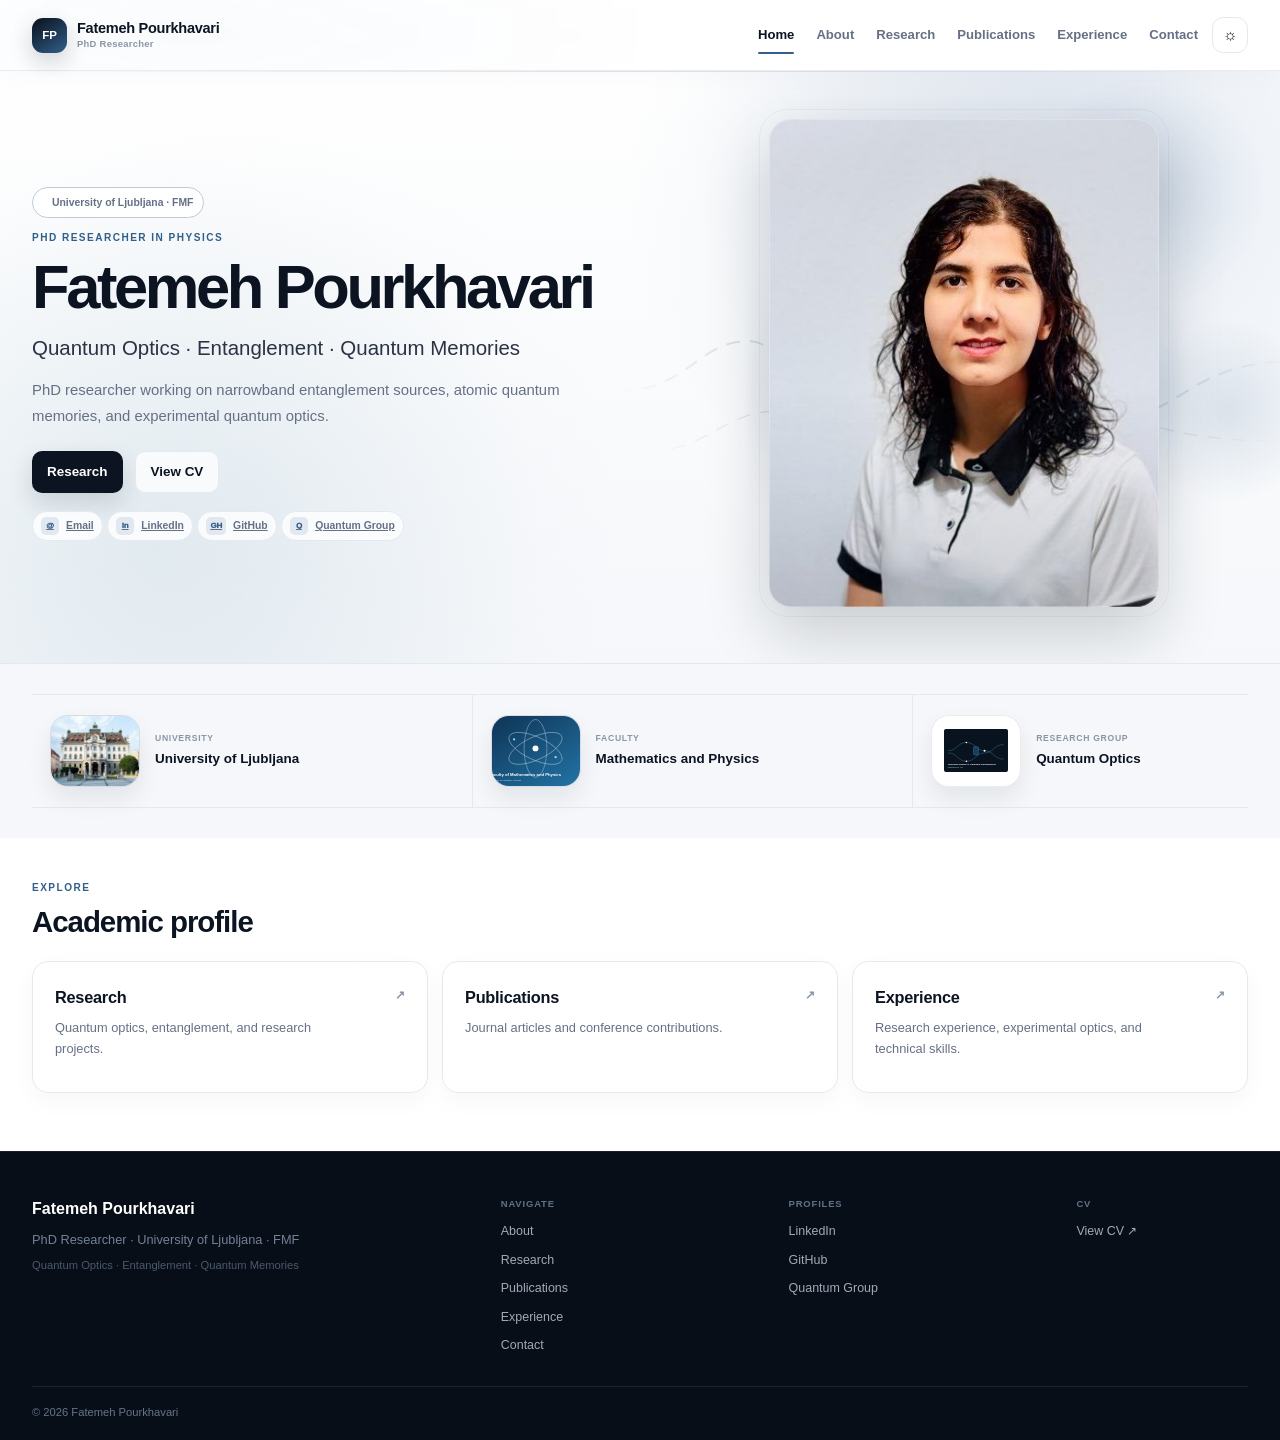
==== index.html @ 4a05f59c "first" ====
<!DOCTYPE html>

<html lang="en">
<head><script>try{const t=localStorage.getItem('theme');if(t){document.documentElement.dataset.theme=t}else if(window.matchMedia('(prefers-color-scheme: dark)').matches){document.documentElement.dataset.theme='dark'}}catch(e){}</script>
<meta charset="utf-8"/>
<meta content="width=device-width, initial-scale=1.0" name="viewport"/>
<meta content="Fatemeh Pourkhavari" name="author"/>
<meta content="index, follow" name="robots"/>
<meta content="#f7f9fc" name="theme-color"/>
<link href="favicon.svg" rel="icon" type="image/svg+xml"/>
<link href="style-v60.css" rel="stylesheet"/>
<meta content="Fatemeh Pourkhavari — PhD researcher in Physics at the University of Ljubljana working on quantum optics, entanglement, narrowband photon sources, quantum memories, plasmonics, and nonlinear optics." name="description"/>
<title>Fatemeh Pourkhavari | PhD Researcher</title>
<link href="https://fpourkhavari.github.io/" rel="canonical"/><meta content="Fatemeh Pourkhavari | PhD Researcher" property="og:title"/><meta content="website" property="og:type"/><meta content="https://fpourkhavari.github.io/" property="og:url"/><meta content="https://fpourkhavari.github.io/social-preview.jpg" property="og:image"/><meta content="Fatemeh Pourkhavari — PhD researcher in Physics at the University of Ljubljana working on quantum optics, entanglement, narrowband photon sources, quantum memories, plasmonics, and nonlinear optics." property="og:description"/><meta content="light dark" name="color-scheme"/><meta content="1200" property="og:image:width"/><meta content="630" property="og:image:height"/><meta content="Fatemeh Pourkhavari" property="og:site_name"/><meta content="summary_large_image" name="twitter:card"/><meta content="Fatemeh Pourkhavari | PhD Researcher" name="twitter:title"/><meta content="Fatemeh Pourkhavari — PhD researcher in Physics at the University of Ljubljana working on quantum optics, entanglement, narrowband photon sources, quantum memories, plasmonics, and nonlinear optics." name="twitter:description"/><meta content="https://fpourkhavari.github.io/social-preview.jpg" name="twitter:image"/><meta content="v28-clean-locked" name="site-version"/><meta content="https://fpourkhavari.github.io/social-preview.jpg" property="og:image:secure_url"/><meta content="image/jpeg" property="og:image:type"/><meta content="Fatemeh Pourkhavari — PhD Researcher in Quantum Optics" property="og:image:alt"/><meta content="Fatemeh Pourkhavari — PhD Researcher in Quantum Optics" name="twitter:image:alt"/><script type="application/ld+json">{"@context": "https://schema.org", "@type": "Person", "name": "Fatemeh Pourkhavari", "url": "https://fpourkhavari.github.io/", "image": "https://fpourkhavari.github.io/profile.jpg", "jobTitle": "PhD Researcher", "email": "mailto:fatemeh.pourkhavari@fmf.uni-lj.si", "affiliation": {"@type": "CollegeOrUniversity", "name": "University of Ljubljana", "department": "Faculty of Mathematics and Physics"}, "memberOf": {"@type": "Organization", "name": "Quantum Optics & Quantum Foundations Laboratory", "url": "https://quantum.fmf.uni-lj.si/"}, "sameAs": ["https://www.linkedin.com/in/fatemeh-pourkhavari-b16665173", "https://github.com/fpourkhavari"], "knowsAbout": ["Quantum optics", "Quantum entanglement", "Quantum memories", "Narrowband entanglement sources", "Plasmonics", "Nonlinear optics", "Graphene"]}</script><link href="site.webmanifest" rel="manifest"/><link href="https://www.fmf.uni-lj.si" rel="preconnect"/><link href="https://quantum.fmf.uni-lj.si" rel="preconnect"/></head>
<body data-page="home">
<a class="skip-link" href="#main-content">Skip to content</a>
<div aria-hidden="true" class="page-noise"></div>
<header class="site-header">
<div aria-hidden="true" class="scroll-progress"><span></span></div>
<div class="shell nav-shell">
<a aria-label="Fatemeh Pourkhavari home" class="brand" href="index.html">
<span class="brand-mark">FP</span>
<span class="brand-copy">
<strong>Fatemeh Pourkhavari</strong>
<small>PhD Researcher</small>
</span>
</a>
<div class="nav-actions">
<nav aria-label="Main navigation" class="main-nav">
<a data-page="home" href="index.html">Home</a>
<a data-page="about" href="about.html">About</a>
<a data-page="research" href="research.html">Research</a>
<a data-page="publications" href="publications.html">Publications</a>
<a data-page="experience" href="experience.html">Experience</a>
<a data-page="contact" href="contact.html">Contact</a>
</nav>
<button aria-label="Toggle color theme" aria-pressed="false" class="theme-toggle" title="Toggle color theme" type="button">
<span aria-hidden="true" class="theme-icon sun">☼</span>
<span aria-hidden="true" class="theme-icon moon">◐</span>
</button>
<button aria-expanded="false" aria-label="Open navigation" class="menu-toggle">
<span></span><span></span><span></span>
</button>
</div>
</div>
</header>
<div aria-hidden="true" class="mobile-nav-backdrop"></div>
<main id="main-content">
<section class="hero hero-v29 hero-v36">
<div class="shell hero-layout">
<div aria-hidden="true" class="hero-science-bg"><svg focusable="false" role="presentation" viewbox="0 0 760 520"><defs><lineargradient id="waveFade" x1="0" x2="1"><stop offset="0%" stop-color="currentColor" stop-opacity="0"></stop><stop offset="18%" stop-color="currentColor" stop-opacity=".22"></stop><stop offset="82%" stop-color="currentColor" stop-opacity=".22"></stop><stop offset="100%" stop-color="currentColor" stop-opacity="0"></stop></lineargradient><radialgradient id="pulseGlow"><stop offset="0%" stop-color="currentColor" stop-opacity=".18"></stop><stop offset="100%" stop-color="currentColor" stop-opacity="0"></stop></radialgradient></defs><circle class="science-pulse science-pulse-a" cx="570" cy="130" fill="url(#pulseGlow)" r="118"></circle><circle class="science-pulse science-pulse-b" cx="650" cy="350" fill="url(#pulseGlow)" r="92"></circle><path class="science-wave wave-a" d="M40 330 C110 330 120 280 170 280 C220 280 225 390 285 390 C345 390 350 235 410 235 C470 235 475 355 540 355 C605 355 610 300 720 300" fill="none" stroke="url(#waveFade)" stroke-width="2"></path><path class="science-wave wave-b" d="M70 390 C130 390 145 350 200 350 C255 350 265 425 325 425 C385 425 395 320 455 320 C515 320 530 380 700 380" fill="none" stroke="url(#waveFade)" stroke-width="1.2"></path></svg></div>
<div class="hero-copy reveal">
<div class="availability-chip"><span class="availability-dot"></span>University of Ljubljana · FMF</div>
<p class="eyebrow">PhD Researcher in Physics</p><h1>Fatemeh Pourkhavari</h1>
<p class="hero-title">Quantum Optics · Entanglement · Quantum Memories</p>
<p class="hero-lead">PhD researcher working on narrowband entanglement sources, atomic quantum memories, and experimental quantum optics.</p>
<div class="hero-actions"><a class="btn btn-primary" href="research.html">Research</a><a class="btn btn-secondary" href="Fatemeh-Pourkhavari-CV.pdf" rel="noopener noreferrer" target="_blank">View CV</a></div>
<div class="profile-pills">
<a href="mailto:fatemeh.pourkhavari@fmf.uni-lj.si"><span class="mini-icon">@</span>Email</a>
<a href="https://www.linkedin.com/in/fatemeh-pourkhavari-b16665173" rel="me noopener noreferrer" target="_blank"><span class="mini-icon">in</span>LinkedIn</a>
<a href="https://github.com/fpourkhavari" rel="me noopener noreferrer" target="_blank"><span class="mini-icon">GH</span>GitHub</a>
<a href="https://quantum.fmf.uni-lj.si/" rel="noopener noreferrer" target="_blank"><span class="mini-icon">Q</span>Quantum Group</a>
</div></div>
<div class="hero-photo-wrap reveal reveal-delay"><div aria-label="Portrait of Fatemeh Pourkhavari" class="hero-photo-panel"><div aria-hidden="true" class="hero-photo-halo"></div><img alt="Portrait of Fatemeh Pourkhavari" class="profile-photo" decoding="async" fetchpriority="high" loading="eager" src="profile.jpg"/><div aria-hidden="true" class="hero-photo-sheen"></div></div></div>
</div></section>
<section class="section surface-soft home-affiliation-v56"><div class="shell"><div aria-label="Academic affiliation" class="home-affiliation-grid-v56 reveal">
<a class="home-affiliation-item-v56" href="https://www.uni-lj.si/en/" rel="noopener noreferrer" target="_blank"><div class="home-affiliation-image-v56"><img alt="University of Ljubljana main building" decoding="async" loading="lazy" src="ul-main-building-home.webp"/></div><div><span>University</span><strong>University of Ljubljana</strong></div></a>
<a class="home-affiliation-item-v56" href="https://www.fmf.uni-lj.si/en/" rel="noopener noreferrer" target="_blank"><div class="home-affiliation-image-v56"><img alt="Faculty of Mathematics and Physics" decoding="async" loading="lazy" src="fmf-physics.svg"/></div><div><span>Faculty</span><strong>Mathematics and Physics</strong></div></a>
<a class="home-affiliation-item-v56" href="https://quantum.fmf.uni-lj.si/" rel="noopener noreferrer" target="_blank"><div class="home-affiliation-logo-v56"><img alt="Quantum Optics and Quantum Foundations Laboratory" decoding="async" loading="lazy" src="quantum-group.svg"/></div><div><span>Research group</span><strong>Quantum Optics</strong></div></a>
</div></div></section>
<section class="section home-explore-section home-explore-v36"><div class="shell"><div class="home-explore-head reveal"><div><p class="eyebrow">Explore</p><h2>Academic profile</h2></div></div><div class="home-explore-grid">
<a class="home-explore-card reveal" data-card="research" href="research.html"><div><h3>Research</h3><p>Quantum optics, entanglement, and research projects.</p></div><b>↗</b></a>
<a class="home-explore-card reveal" data-card="publications" href="publications.html"><div><h3>Publications</h3><p>Journal articles and conference contributions.</p></div><b>↗</b></a>
<a class="home-explore-card reveal" data-card="experience" href="experience.html"><div><h3>Experience</h3><p>Research experience, experimental optics, and technical skills.</p></div><b>↗</b></a>
</div></div></section>
</main>
<footer class="site-footer">
<div class="shell footer-grid footer-grid-v50">
<div class="footer-intro">
<a class="footer-brand" href="index.html">Fatemeh Pourkhavari</a>
<p>PhD Researcher · University of Ljubljana · FMF</p>
<span class="footer-note">Quantum Optics · Entanglement · Quantum Memories</span>
</div>
<div class="footer-links">
<span class="footer-label">Navigate</span>
<a href="about.html">About</a>
<a href="research.html">Research</a>
<a href="publications.html">Publications</a>
<a href="experience.html">Experience</a>
<a href="contact.html">Contact</a>
</div>
<div class="footer-links"><span class="footer-label">Profiles</span><a href="https://www.linkedin.com/in/fatemeh-pourkhavari-b16665173" rel="me noopener noreferrer" target="_blank">LinkedIn</a><a href="https://github.com/fpourkhavari" rel="me noopener noreferrer" target="_blank">GitHub</a><a href="https://quantum.fmf.uni-lj.si/" rel="me noopener noreferrer" target="_blank">Quantum Group</a></div>
<div class="footer-links footer-documents-v50">
<span class="footer-label">CV</span>
<a href="Fatemeh-Pourkhavari-CV.pdf" rel="noopener noreferrer" target="_blank">View CV ↗</a>
</div>
</div>
<div class="shell footer-bottom footer-bottom-v50">
<span>© <span id="year"></span> Fatemeh Pourkhavari</span>
</div>
</footer>
<button aria-label="Back to top" class="back-to-top" type="button">↑</button>
<div aria-hidden="true" class="page-transition"></div>

<script defer="True" src="script-v60.js"></script></body>
</html>
---- style-v60.css ----
*{box-sizing:border-box}
:root{
  --bg:#ffffff;--bg-elev:#ffffff;--ink:#0c1422;--muted:#667085;--muted2:#8a96a6;
  --line:#e4e9ef;--soft:#f5f7fa;--blue:#315f8a;--blue2:#6e94b7;--dark:#0b1220;
  --nav:rgba(255,255,255,.82);--glass:rgba(255,255,255,.72);--shadow:0 22px 60px rgba(15,23,36,.09);
  --shadow-sm:0 12px 32px rgba(15,23,36,.06);--radius:22px;--shell:1180px;
}
html[data-theme="dark"]{
  --bg:#0b111b;--bg-elev:#111927;--ink:#eef4fb;--muted:#a8b4c5;--muted2:#7f8da1;
  --line:#243044;--soft:#0f1724;--blue:#8db4d7;--blue2:#7394b5;--dark:#060b12;
  --nav:rgba(11,17,27,.78);--glass:rgba(17,25,39,.72);--shadow:0 22px 70px rgba(0,0,0,.24);
  --shadow-sm:0 12px 36px rgba(0,0,0,.20);
}
html{scroll-behavior:smooth;color-scheme:light}
html[data-theme="dark"]{color-scheme:dark}
body{
  margin:0;font-family:Inter,ui-sans-serif,-apple-system,BlinkMacSystemFont,"Segoe UI",sans-serif;
  color:var(--ink);background:var(--bg);line-height:1.65;overflow-x:hidden;
  -webkit-font-smoothing:antialiased;text-rendering:optimizeLegibility;
}
body::before{
  content:"";position:fixed;inset:0;pointer-events:none;z-index:-2;
  background:
    radial-gradient(circle at 15% 0%,rgba(67,110,160,.08),transparent 30%),
    radial-gradient(circle at 90% 35%,rgba(84,151,145,.06),transparent 30%);
}
a{color:inherit}img{max-width:100%;display:block}
.shell{width:min(var(--shell),calc(100% - 48px));margin:0 auto}
.page-noise{pointer-events:none;position:fixed;inset:0;z-index:9999;opacity:.018;background-image:radial-gradient(currentColor .45px,transparent .45px);background-size:6px 6px}
.skip-link{position:fixed;left:16px;top:-80px;z-index:10000;background:var(--ink);color:var(--bg);padding:10px 14px;border-radius:10px;text-decoration:none;font-weight:800}
.skip-link:focus{top:14px}

.site-header{
  position:sticky;top:0;z-index:1000;background:var(--nav);backdrop-filter:blur(20px) saturate(170%);
  border-bottom:1px solid color-mix(in srgb,var(--line) 82%,transparent);
}
.scroll-progress{position:absolute;left:0;right:0;bottom:-1px;height:2px;overflow:hidden}
.scroll-progress span{display:block;width:0;height:100%;background:linear-gradient(90deg,var(--blue),#78a6cb);box-shadow:0 0 16px color-mix(in srgb,var(--blue) 55%,transparent)}
.nav-shell{min-height:76px;display:flex;align-items:center;justify-content:space-between;gap:28px}
.brand{display:flex;align-items:center;gap:11px;text-decoration:none}
.brand-mark{
  width:38px;height:38px;border-radius:12px;display:grid;place-items:center;background:linear-gradient(145deg,#09101c,#315f8a);
  color:#fff;font-size:.78rem;font-weight:900;box-shadow:0 9px 22px rgba(15,23,36,.18);transition:.25s ease;
}
.brand:hover .brand-mark{transform:rotate(-4deg) translateY(-1px)}
.brand-copy{display:flex;flex-direction:column;line-height:1.1}
.brand-copy strong{font-size:.98rem;letter-spacing:-.02em}
.brand-copy small{margin-top:4px;color:var(--muted2);font-size:.65rem;font-weight:700;letter-spacing:.03em}
.nav-actions{display:flex;align-items:center;gap:16px}
.main-nav{display:flex;align-items:center;gap:24px}
.main-nav a{
  position:relative;text-decoration:none;color:var(--muted);font-size:.88rem;font-weight:700;padding:10px 0;transition:.2s ease
}
.main-nav a::after{content:"";position:absolute;left:50%;right:50%;bottom:2px;height:2px;background:var(--blue);border-radius:2px;transition:.25s ease}
.main-nav a:hover,.main-nav a.active{color:var(--ink)}
.main-nav a:hover::after,.main-nav a.active::after{left:0;right:0}
.theme-toggle{
  width:38px;height:38px;border:1px solid var(--line);border-radius:12px;background:var(--glass);color:var(--ink);
  display:grid;place-items:center;cursor:pointer;transition:.2s ease;position:relative;overflow:hidden
}
.theme-toggle:hover{transform:translateY(-2px);box-shadow:var(--shadow-sm)}
.theme-icon{position:absolute;transition:.25s ease;font-size:1rem}
.theme-icon.moon{opacity:0;transform:translateY(12px)}
html[data-theme="dark"] .theme-icon.sun{opacity:0;transform:translateY(-12px)}
html[data-theme="dark"] .theme-icon.moon{opacity:1;transform:none}
.menu-toggle{display:none;border:0;background:transparent;padding:8px}
.menu-toggle span{display:block;width:24px;height:2px;background:var(--ink);margin:5px 0;transition:.22s ease}
.mobile-nav-backdrop{display:none}

.hero{
  position:relative;overflow:hidden;background:
  radial-gradient(circle at 12% 80%,rgba(92,153,174,.10),transparent 32%),
  radial-gradient(circle at 85% 12%,rgba(68,106,166,.13),transparent 33%),
  linear-gradient(180deg,color-mix(in srgb,var(--bg) 97%,#e8f1f8),color-mix(in srgb,var(--soft) 96%,#fff));
  border-bottom:1px solid var(--line)
}
.hero-layout{min-height:calc(100vh - 76px);display:grid;grid-template-columns:1.06fr .94fr;gap:76px;align-items:center;padding:68px 0}
.hero-copy{position:relative;z-index:2}
.availability-chip{
  width:max-content;max-width:100%;display:inline-flex;align-items:center;gap:9px;margin-bottom:18px;padding:7px 10px;
  border:1px solid color-mix(in srgb,var(--blue) 22%,var(--line));border-radius:999px;background:var(--glass);
  color:var(--muted);font-size:.72rem;font-weight:800;backdrop-filter:blur(12px)
}
.pulse-dot{width:8px;height:8px;border-radius:50%;background:#36a46e;box-shadow:0 0 0 0 rgba(54,164,110,.35);animation:pulse 2s infinite}
@keyframes pulse{70%{box-shadow:0 0 0 8px rgba(54,164,110,0)}100%{box-shadow:0 0 0 0 rgba(54,164,110,0)}}
.eyebrow{margin:0 0 10px;color:var(--blue);font-size:.71rem;font-weight:900;letter-spacing:.16em;text-transform:uppercase}
.eyebrow.small{font-size:.64rem}
.hero h1{margin:0;font-size:clamp(4.4rem,8vw,7.6rem);line-height:.91;letter-spacing:-.068em}
.hero-title{margin:27px 0 0;font-size:clamp(1.35rem,2.55vw,2.12rem);line-height:1.35;color:color-mix(in srgb,var(--ink) 67%,var(--muted))}
.hero-lead{max-width:660px;margin:22px 0 0;color:var(--muted);font-size:1.04rem}
.hero-actions{display:flex;gap:12px;flex-wrap:wrap;margin-top:30px}
.btn{
  display:inline-flex;align-items:center;justify-content:center;min-height:49px;padding:0 21px;border-radius:13px;
  text-decoration:none;font-weight:850;transition:transform .22s ease,box-shadow .22s ease,border-color .22s ease
}
.btn:hover{transform:translateY(-3px)}
.btn-primary{background:var(--ink);color:var(--bg);box-shadow:0 13px 28px rgba(15,23,36,.16)}
.btn-secondary{background:var(--glass);border:1px solid var(--line);color:var(--ink);backdrop-filter:blur(12px)}
.btn-secondary:hover{box-shadow:var(--shadow-sm)}
.compact-links{display:flex;gap:15px;flex-wrap:wrap;margin-top:28px}
.compact-links a{position:relative;color:var(--muted);text-decoration:none;font-size:.81rem;font-weight:760}
.compact-links a::after{content:"↗";margin-left:4px;font-size:.7rem;opacity:.6}
.compact-links a:hover{color:var(--blue)}
.hero-photo-panel{position:relative;width:min(100%,455px);justify-self:end;transition:transform .16s ease}
.photo-glow{position:absolute;inset:-38px;border-radius:50%;background:radial-gradient(circle,rgba(70,117,165,.18),transparent 65%);filter:blur(10px)}
.profile-photo{position:relative;width:100%;aspect-ratio:4/5;object-fit:cover;object-position:center 25%;border-radius:30px;box-shadow:0 30px 75px rgba(15,23,36,.24)}
.hero-photo-panel::after{content:"";position:absolute;inset:0;border-radius:30px;box-shadow:inset 0 0 0 1px rgba(255,255,255,.25);pointer-events:none}
.floating-badge{
  position:absolute;z-index:2;padding:11px 14px;border-radius:14px;background:var(--glass);backdrop-filter:blur(16px);
  border:1px solid color-mix(in srgb,var(--line) 70%,transparent);box-shadow:var(--shadow-sm)
}
.floating-badge span{display:block;color:var(--muted2);font-size:.63rem;text-transform:uppercase;letter-spacing:.08em}
.floating-badge strong{display:block;font-size:.81rem;margin-top:2px}
.badge-one{left:-38px;bottom:75px}.badge-two{right:-25px;top:48px}
.hero-orb{position:absolute;border-radius:50%;filter:blur(1px);opacity:.48}
.orb-one{width:220px;height:220px;right:-60px;top:18%;background:radial-gradient(circle,#b7cce0,transparent 68%)}
.orb-two{width:260px;height:260px;left:-80px;bottom:0;background:radial-gradient(circle,#c6e1dc,transparent 70%)}
.orb-three{width:330px;height:330px;right:-120px;top:-80px;background:radial-gradient(circle,#bfd0e4,transparent 68%)}

.section{padding:88px 0}.compact-section{padding:38px 0}.surface-soft{background:var(--soft)}
.home-stat-rail{
  display:grid;grid-template-columns:repeat(3,1fr);border:1px solid var(--line);border-radius:20px;background:var(--bg-elev);
  overflow:hidden;box-shadow:var(--shadow-sm)
}
.home-stat{padding:21px 24px;border-right:1px solid var(--line)}
.home-stat:last-child{border-right:0}
.stat-kicker{display:block;color:var(--muted2);font-size:.66rem;font-weight:900;text-transform:uppercase;letter-spacing:.08em;margin-bottom:5px}
.home-stat strong{display:block;font-size:1rem}
.home-stat small{display:block;color:var(--muted);font-size:.77rem;margin-top:3px}

.feature-split,.two-col,.signature-grid{display:grid;grid-template-columns:.72fr 1.28fr;gap:70px;align-items:start}
.section-heading h2,.cta-panel h2,.signature-copy h2{margin:0;font-size:clamp(2.35rem,4.35vw,4rem);line-height:1.05;letter-spacing:-.047em}
.signature-copy>p:not(.eyebrow){max-width:560px;color:var(--muted)}
.research-signature{background:var(--bg)}
.signature-grid{align-items:center}
.signature-visual{
  display:grid;grid-template-columns:1fr auto 1fr auto 1fr auto 1fr;align-items:center;gap:10px;
  padding:26px;border:1px solid var(--line);border-radius:22px;background:
    radial-gradient(circle at 100% 0%,rgba(53,95,136,.10),transparent 30%),var(--bg-elev);
  box-shadow:var(--shadow-sm)
}
.sig-stage{min-height:115px;border:1px solid var(--line);border-radius:16px;background:var(--soft);display:flex;flex-direction:column;align-items:center;justify-content:center;gap:14px;padding:14px;text-align:center}
.sig-stage span{font-size:.74rem;color:var(--muted);font-weight:800}
.sig-arrow{color:var(--muted2);font-weight:900}
.laser-line{width:48px;height:3px;background:linear-gradient(90deg,transparent,var(--blue));box-shadow:0 0 12px color-mix(in srgb,var(--blue) 50%,transparent)}
.layer-icon{position:relative;width:42px;height:30px}
.layer-icon::before,.layer-icon::after{content:"";position:absolute;left:4px;width:34px;height:6px;border-radius:4px;background:var(--blue);transform:skewX(-25deg)}
.layer-icon::before{top:5px;box-shadow:0 10px 0 color-mix(in srgb,var(--blue) 68%,transparent),0 20px 0 color-mix(in srgb,var(--blue) 38%,transparent)}
.block-icon{width:40px;height:30px;border-radius:7px;background:radial-gradient(circle at 30% 35%,var(--blue) 0 2px,transparent 3px),radial-gradient(circle at 70% 65%,var(--blue) 0 2px,transparent 3px),color-mix(in srgb,var(--blue) 15%,var(--bg));border:1px solid var(--line)}
.wave-icon{font-style:normal;color:var(--blue);font-weight:900;letter-spacing:2px}

.featured-paper{display:grid;grid-template-columns:90px 1fr;gap:24px;padding:27px;border:1px solid var(--line);border-radius:20px;background:var(--bg-elev);box-shadow:var(--shadow-sm);transition:.25s ease}
.featured-paper:hover{transform:translateY(-4px);box-shadow:var(--shadow)}
.paper-year,.pub-year{color:var(--blue);font-size:1.05rem;font-weight:900}
.paper-journal,.pub-type{margin:0 0 8px;color:var(--muted2);font-size:.71rem;font-weight:900;text-transform:uppercase;letter-spacing:.08em}
.featured-paper h3{margin:0;font-size:1.35rem;line-height:1.4}.paper-authors{color:var(--muted)}
.text-link{display:inline-flex;margin-top:8px;color:var(--blue);text-decoration:none;font-weight:850}
.text-link:hover{text-decoration:underline}

.cta-panel{
  display:flex;align-items:center;justify-content:space-between;gap:30px;padding:36px;border-radius:25px;
  background:linear-gradient(145deg,#08101c,#17314a);color:#fff;box-shadow:0 28px 70px rgba(11,18,32,.20);overflow:hidden;position:relative
}
.cta-panel::after{content:"";position:absolute;width:220px;height:220px;border-radius:50%;right:-65px;top:-85px;background:radial-gradient(circle,rgba(130,181,221,.20),transparent 68%)}
.cta-panel .eyebrow{color:#adc4db}.cta-actions{display:flex;gap:12px;flex-wrap:wrap;position:relative;z-index:2}
.cta-panel .btn-primary{background:#fff;color:#0b1220}.cta-panel .btn-secondary{color:#fff;border-color:#35455b;background:rgba(255,255,255,.07)}

.page-hero{position:relative;overflow:hidden;padding:94px 0 72px;background:linear-gradient(180deg,color-mix(in srgb,var(--bg) 97%,#e9f1f8),var(--soft));border-bottom:1px solid var(--line)}
.page-hero::after{content:"";position:absolute;right:-90px;top:-110px;width:320px;height:320px;border-radius:50%;background:radial-gradient(circle,color-mix(in srgb,var(--blue) 12%,transparent),transparent 68%)}
.narrow-page{max-width:880px}
.page-hero h1{margin:0;font-size:clamp(3.2rem,6.4vw,5.8rem);line-height:.98;letter-spacing:-.062em}
.page-intro{max-width:720px;margin:22px 0 0;color:var(--muted);font-size:1.08rem}

.prose-card,.experience-card,.skill-panel,.research-tile,.update-mini,.contact-card,.language-card,.project-panel{
  border:1px solid var(--line);background:var(--bg-elev);box-shadow:var(--shadow-sm)
}
.prose-card{padding:29px;border-radius:21px}.prose-card p{margin:0 0 16px;color:var(--muted);font-size:1.04rem}.prose-card p:last-child{margin-bottom:0}

.timeline{position:relative;margin-top:36px}.timeline::before{content:"";position:absolute;left:210px;top:12px;bottom:12px;width:1px;background:var(--line)}
.timeline-row{display:grid;grid-template-columns:180px 28px 1fr;gap:18px;padding:27px 0}
.timeline-date{color:var(--muted);font-size:.85rem;font-weight:750;padding-top:4px}
.timeline-dot{position:relative}.timeline-dot::before{content:"";position:absolute;left:9px;top:6px;width:10px;height:10px;border-radius:50%;background:var(--blue);box-shadow:0 0 0 6px color-mix(in srgb,var(--blue) 12%,transparent)}
.timeline-content h3{margin:9px 0 3px;font-size:1.35rem}.timeline-content p{margin:7px 0 0;color:var(--muted)}.institution{font-weight:750;color:color-mix(in srgb,var(--ink) 75%,var(--muted))!important}
.pill{display:inline-flex;padding:5px 9px;border-radius:999px;background:var(--ink);color:var(--bg);font-size:.68rem;font-weight:900;text-transform:uppercase;letter-spacing:.06em}

.language-cards{display:grid;grid-template-columns:repeat(3,1fr);gap:14px}
.language-card{min-height:145px;padding:22px;border-radius:18px;display:flex;flex-direction:column;justify-content:center;transition:.25s ease}
.language-card:hover,.research-tile:hover,.skill-panel:hover,.update-mini:hover,.contact-card:hover,.project-panel:hover{transform:translateY(-5px);box-shadow:var(--shadow)}
.language-card span{color:var(--muted2);font-size:.72rem;text-transform:uppercase;letter-spacing:.08em}.language-card strong{font-size:1.14rem;margin-top:5px}.language-card small{margin-top:7px;color:var(--muted)}

.research-card-grid{display:grid;grid-template-columns:repeat(3,1fr);gap:18px}
.research-tile{position:relative;overflow:hidden;border-radius:19px;padding:24px;transition:.25s ease}
.research-tile::before,.skill-panel::before,.contact-card::before{
  content:"";position:absolute;inset:-1px;border-radius:inherit;pointer-events:none;opacity:0;
  background:radial-gradient(380px circle at var(--mx,50%) var(--my,50%),color-mix(in srgb,var(--blue) 12%,transparent),transparent 42%);
  transition:opacity .2s ease
}
.research-tile:hover::before,.skill-panel:hover::before,.contact-card:hover::before{opacity:1}
.research-tile span{color:var(--muted2);font-size:.72rem;font-weight:900}.research-tile h3{margin:26px 0 8px;font-size:1.18rem}.research-tile p{margin:0;color:var(--muted)}

.project-list{display:grid;gap:18px;margin-top:34px}.project-panel{display:grid;grid-template-columns:175px 1fr;gap:30px;padding:28px;border-radius:20px;transition:.25s ease}
.project-meta{display:flex;flex-direction:column;align-items:flex-start;gap:8px}.project-meta strong{font-size:.85rem}.project-meta small{color:var(--muted)}
.status-dot-live{width:9px;height:9px;border-radius:50%;background:#34a36f;box-shadow:0 0 0 5px rgba(52,163,111,.12)}
.project-content h3{margin:0;font-size:1.35rem;line-height:1.4}.project-content>p:not(.eyebrow){color:var(--muted)}
.tag-row{display:flex;flex-wrap:wrap;gap:8px;margin-top:16px}.tag-row span{padding:7px 10px;border-radius:999px;border:1px solid var(--line);background:var(--soft);color:var(--muted);font-size:.76rem;font-weight:750}

.flow-map{display:grid;grid-template-columns:1fr auto 1fr auto 1fr auto 1fr;gap:12px;align-items:center;padding:24px;border:1px solid var(--line);border-radius:22px;background:var(--bg-elev);box-shadow:var(--shadow-sm)}
.flow-node{min-height:135px;padding:18px;border-radius:16px;background:var(--soft);border:1px solid var(--line);display:flex;flex-direction:column;justify-content:center}
.flow-node span{color:var(--muted2);font-size:.7rem;font-weight:900}.flow-node strong{margin-top:14px}.flow-node small{margin-top:4px;color:var(--muted)}.flow-arrow{color:var(--muted2);font-size:1.25rem;font-weight:900}

.publication-toolbar{display:flex;justify-content:flex-end;margin-bottom:20px}
.filter-group{display:flex;gap:8px;flex-wrap:wrap}
.filter-btn{
  border:1px solid var(--line);background:var(--bg-elev);color:var(--muted);padding:8px 11px;border-radius:999px;
  font-size:.76rem;font-weight:850;cursor:pointer;transition:.2s ease
}
.filter-btn span{opacity:.65;margin-left:4px}.filter-btn:hover,.filter-btn.active{color:var(--ink);border-color:color-mix(in srgb,var(--blue) 35%,var(--line));background:color-mix(in srgb,var(--blue) 7%,var(--bg-elev))}
.clean-list{border-top:1px solid var(--line)}
.pub-row{display:grid;grid-template-columns:100px 1fr;gap:30px;padding:34px 0;border-bottom:1px solid var(--line);transition:.25s ease}
.pub-row.filtered-out{display:none}.pub-content h3{margin:0;max-width:900px;font-size:1.35rem;line-height:1.42}.pub-content p{color:var(--muted);max-width:950px}.pub-venue{font-weight:750;color:color-mix(in srgb,var(--ink) 72%,var(--muted))!important}

.experience-card{border-radius:20px;padding:28px}.experience-head{display:flex;justify-content:space-between;gap:20px}.experience-head span:first-child{color:var(--blue);font-weight:850;font-size:.85rem}.experience-head h3{margin:4px 0 3px;font-size:1.4rem}.experience-head p{margin:0;color:var(--muted)}
.skills-grid{display:grid;grid-template-columns:repeat(3,1fr);gap:18px}.skill-panel{position:relative;overflow:hidden;border-radius:18px;padding:24px;transition:.25s ease}.skill-panel h3{margin:0 0 18px}
.updates-row{display:grid;grid-template-columns:repeat(3,1fr);gap:18px}.update-mini{border-radius:18px;padding:24px;transition:.25s ease}.update-mini span{color:var(--blue);font-size:.8rem;font-weight:900}.update-mini h3{margin:18px 0 8px}.update-mini p{margin:0;color:var(--muted)}

.contact-grid{display:grid;grid-template-columns:repeat(2,1fr);gap:16px}
.contact-card{
  position:relative;overflow:hidden;display:grid;grid-template-columns:1fr auto;gap:7px;padding:24px;border-radius:18px;
  text-decoration:none;transition:.25s ease;text-align:left;color:var(--ink);font:inherit;cursor:pointer
}
button.contact-card{width:100%}
.contact-card span{grid-column:1;color:var(--muted2);font-size:.7rem;font-weight:900;text-transform:uppercase;letter-spacing:.08em}.contact-card strong{font-size:1rem;overflow-wrap:anywhere}.contact-card b{grid-column:2;grid-row:1/3;align-self:center;color:var(--muted2)}
.copy-state{font-size:.78rem}
.institution-panel{padding:34px;border-radius:23px;background:linear-gradient(145deg,#08101c,#17314a);color:#fff;box-shadow:0 28px 65px rgba(11,18,32,.18)}
.institution-panel h2{margin:0;font-size:2.35rem}.institution-panel p:last-child{color:#b7c2d0}

.site-footer{background:#080e17;color:#95a1b2;padding:54px 0 20px;border-top:1px solid #172130}
.footer-grid{display:grid;grid-template-columns:1.45fr .7fr .7fr .7fr;gap:44px;padding-bottom:36px}
.footer-brand{color:#fff;text-decoration:none;font-weight:850;font-size:1.12rem}.footer-intro p{margin:8px 0 0;color:#738197;font-size:.85rem}.footer-note{display:block;margin-top:9px;color:#59697e;font-size:.76rem}
.footer-links{display:flex;flex-direction:column;gap:9px}.footer-label{color:#607187;text-transform:uppercase;letter-spacing:.08em;font-size:.65rem;font-weight:900;margin-bottom:2px}
.footer-links a{color:#a0aab8;text-decoration:none;font-size:.84rem}.footer-links a:hover{color:#fff}
.footer-bottom{display:flex;justify-content:space-between;gap:20px;border-top:1px solid #192333;padding-top:18px;font-size:.77rem;color:#66758a}

.back-to-top{position:fixed;right:22px;bottom:22px;z-index:900;width:44px;height:44px;border-radius:50%;border:1px solid var(--line);background:var(--glass);color:var(--ink);backdrop-filter:blur(12px);box-shadow:var(--shadow-sm);cursor:pointer;opacity:0;transform:translateY(12px);pointer-events:none;transition:.2s ease}
.back-to-top.visible{opacity:1;transform:translateY(0);pointer-events:auto}
.page-transition{position:fixed;inset:0;background:var(--bg);z-index:5000;pointer-events:none;opacity:0;transition:opacity .18s ease}
body.is-leaving .page-transition{opacity:1}

.reveal{opacity:0;transform:translateY(22px);transition:opacity .7s ease,transform .7s cubic-bezier(.2,.7,.2,1)}
.reveal.visible{opacity:1;transform:none}.reveal-delay{transition-delay:.12s}
::selection{background:color-mix(in srgb,var(--blue) 22%,transparent)}
:focus-visible{outline:3px solid color-mix(in srgb,var(--blue) 35%,transparent);outline-offset:3px}

@media(max-width:1040px){
  .main-nav{gap:18px}.main-nav a{font-size:.84rem}
  .hero-layout{grid-template-columns:1fr;min-height:auto}.hero-photo-panel{justify-self:start;width:min(100%,520px)}
  .badge-one{left:15px}.badge-two{right:15px}
  .research-card-grid,.skills-grid{grid-template-columns:repeat(2,1fr)}
  .feature-split,.two-col,.signature-grid{grid-template-columns:1fr;gap:30px}
  .signature-visual{max-width:760px}
  .footer-grid{grid-template-columns:1.2fr 1fr 1fr}
  .footer-grid>div:last-child{grid-column:2/4}
}
@media(max-width:820px){
  .home-stat-rail{grid-template-columns:1fr}.home-stat{border-right:0;border-bottom:1px solid var(--line)}.home-stat:last-child{border-bottom:0}
  .signature-visual{grid-template-columns:1fr}.sig-arrow{transform:rotate(90deg);justify-self:center}
  .flow-map{grid-template-columns:1fr}.flow-arrow{transform:rotate(90deg);justify-self:center}
  .updates-row{grid-template-columns:1fr}
}
@media(max-width:760px){
  .shell{width:min(var(--shell),calc(100% - 30px))}.nav-shell{min-height:68px}.brand-copy small{display:none}
  .menu-toggle{display:block;cursor:pointer}.nav-actions{gap:7px}
  .main-nav{
    display:none;position:fixed;top:78px;left:15px;right:15px;z-index:1100;flex-direction:column;align-items:stretch;gap:0;
    padding:10px;background:var(--bg-elev);border:1px solid var(--line);border-radius:18px;box-shadow:var(--shadow)
  }
  .main-nav.open{display:flex}.main-nav a{padding:12px 13px;font-size:.92rem}.main-nav a::after{display:none}
  .mobile-nav-backdrop{position:fixed;inset:0;z-index:1050;background:rgba(7,12,20,.32);backdrop-filter:blur(2px)}
  .mobile-nav-backdrop.visible{display:block}
  .hero-layout{padding:54px 0 70px;gap:50px}.hero h1{font-size:clamp(3.7rem,17vw,5.2rem)}
  .floating-badge{position:relative;display:inline-block;margin-top:10px;left:auto!important;right:auto!important;top:auto!important;bottom:auto!important}
  .hero-photo-panel{display:flex;flex-wrap:wrap;gap:8px}.profile-photo{flex-basis:100%}
  .research-card-grid,.skills-grid,.contact-grid,.language-cards{grid-template-columns:1fr}
  .timeline::before{left:9px}.timeline-row{grid-template-columns:28px 1fr;gap:14px}.timeline-date{grid-column:2}.timeline-dot{grid-column:1;grid-row:1/3}.timeline-content{grid-column:2}
  .project-panel,.pub-row,.featured-paper{grid-template-columns:1fr}.publication-toolbar{justify-content:flex-start}
  .cta-panel{flex-direction:column;align-items:flex-start}
  .footer-grid{grid-template-columns:1fr;gap:26px}.footer-grid>div:last-child{grid-column:auto}.footer-bottom{flex-direction:column}
  .section{padding:72px 0}.page-hero{padding:76px 0 56px}
}
@media(prefers-reduced-motion:reduce){
  html{scroll-behavior:auto}*,*::before,*::after{transition-duration:.01ms!important;animation-duration:.01ms!important}
  .reveal{opacity:1!important;transform:none!important}.pulse-dot{animation:none}
}


/* =========================================================
   V17 — Polished academic refinement
   ========================================================= */

/* Header refinement */
.site-header{
  box-shadow:0 6px 28px rgba(15,23,36,.025);
}
.nav-shell{
  min-height:72px;
}
.brand-mark{
  width:36px;
  height:36px;
}
.main-nav{
  gap:22px;
}

/* Hero proportions */
.hero-layout{
  min-height:min(820px,calc(100vh - 72px));
  padding:58px 0 62px;
  gap:68px;
}
.hero h1{
  font-size:clamp(4rem,7.2vw,6.7rem);
  letter-spacing:-.064em;
  max-width:720px;
}
.hero-title{
  margin-top:23px;
  font-size:clamp(1.28rem,2.25vw,1.92rem);
  max-width:760px;
}
.hero-lead{
  margin-top:19px;
  max-width:650px;
  font-size:1rem;
  line-height:1.72;
}
.availability-chip{
  margin-bottom:16px;
  padding:7px 11px;
  background:color-mix(in srgb,var(--bg-elev) 84%,transparent);
}
.hero-meta-line{
  display:flex;
  align-items:center;
  flex-wrap:wrap;
  gap:8px;
  margin-top:15px;
  color:var(--muted2);
  font-size:.73rem;
  font-weight:700;
}
.hero-meta-line i{
  width:3px;
  height:3px;
  border-radius:50%;
  background:var(--muted2);
  opacity:.65;
}
.hero-actions{
  margin-top:27px;
}
.btn{
  min-height:47px;
  padding:0 19px;
}
.btn-primary{
  box-shadow:0 10px 24px rgba(15,23,36,.14);
}

/* Photo — slightly smaller and more premium */
.hero-photo-panel{
  width:min(100%,430px);
}
.profile-photo{
  border-radius:26px;
  box-shadow:0 26px 65px rgba(15,23,36,.20);
}
.hero-photo-panel::after{
  border-radius:26px;
}
.photo-glow{
  inset:-30px;
  opacity:.8;
}
.floating-badge{
  padding:10px 13px;
  border-radius:13px;
  box-shadow:0 10px 28px rgba(15,23,36,.11);
}
.floating-badge span{
  font-size:.61rem;
}
.floating-badge strong{
  font-size:.79rem;
}
.badge-one{
  left:-34px;
  bottom:62px;
}
.badge-two{
  right:-22px;
  top:42px;
}

/* Academic profile pills */
.profile-pills{
  margin-top:24px;
  gap:8px;
}
.profile-pills a{
  display:inline-flex;
  align-items:center;
  gap:7px;
  padding:7px 10px;
  border-radius:999px;
  border:1px solid var(--line);
  background:color-mix(in srgb,var(--bg-elev) 78%,transparent);
  color:var(--muted);
  font-size:.74rem;
  font-weight:800;
  transition:.2s ease;
}
.profile-pills a::after{
  display:none;
}
.profile-pills a:hover{
  transform:translateY(-2px);
  color:var(--ink);
  border-color:color-mix(in srgb,var(--blue) 30%,var(--line));
  box-shadow:0 8px 20px rgba(15,23,36,.06);
}
.mini-icon{
  min-width:20px;
  height:20px;
  padding:0 4px;
  display:inline-grid;
  place-items:center;
  border-radius:6px;
  background:color-mix(in srgb,var(--blue) 10%,var(--soft));
  color:var(--blue);
  font-size:.58rem;
  line-height:1;
  font-weight:950;
  letter-spacing:-.02em;
}

/* Lower-home sections feel lighter */
.compact-section{
  padding:28px 0 42px;
}
.home-stat-rail{
  box-shadow:0 10px 28px rgba(15,23,36,.045);
}
.home-stat{
  padding:18px 22px;
}
.research-signature{
  padding-top:76px;
  padding-bottom:76px;
}
.signature-visual{
  box-shadow:0 10px 30px rgba(15,23,36,.045);
}
.featured-paper{
  box-shadow:0 10px 30px rgba(15,23,36,.045);
}

/* General typography refinement */
.section-heading h2,
.cta-panel h2,
.signature-copy h2{
  letter-spacing:-.043em;
}
.page-hero h1{
  letter-spacing:-.057em;
}

/* Cleaner surfaces */
.prose-card,
.experience-card,
.skill-panel,
.research-tile,
.update-mini,
.contact-card,
.language-card,
.project-panel{
  box-shadow:0 8px 26px rgba(15,23,36,.04);
}

/* Smooth page fade-in */
body{
  animation:pageIn .32s ease both;
}
@keyframes pageIn{
  from{opacity:.01;transform:translateY(4px)}
  to{opacity:1;transform:none}
}

/* Better dark mode image treatment */
html[data-theme="dark"] .profile-photo{
  box-shadow:0 28px 72px rgba(0,0,0,.40);
}
html[data-theme="dark"] .profile-pills a{
  background:rgba(17,25,39,.65);
}

/* Wide desktop tuning */
@media(min-width:1450px){
  .hero-layout{
    max-width:1180px;
  }
}

/* Tablet */
@media(max-width:1040px){
  .hero-layout{
    padding-top:48px;
  }
  .hero-photo-panel{
    width:min(100%,470px);
  }
}

/* Mobile */
@media(max-width:760px){
  .hero-layout{
    padding:46px 0 64px;
  }
  .hero h1{
    font-size:clamp(3.45rem,16vw,4.9rem);
  }
  .hero-title{
    font-size:1.18rem;
  }
  .hero-meta-line{
    gap:6px;
  }
  .profile-pills{
    gap:7px;
  }
  .profile-pills a{
    padding:7px 9px;
  }
}

.site-header.scrolled .nav-shell{min-height:64px}
.site-header.scrolled .brand-mark{width:34px;height:34px}
.site-header .nav-shell,.site-header .brand-mark{transition:.22s ease}


/* =========================================================
   V18 — Executive Academic Refinement
   Restrained typography, calmer hierarchy, premium spacing
   ========================================================= */

/* Global density and rhythm */
:root{
  --shell:1140px;
}
body{
  font-size:15.5px;
}
.section{
  padding:76px 0;
}
.page-hero{
  padding:72px 0 58px;
}

/* Navigation — more understated */
.nav-shell{
  min-height:68px;
}
.site-header.scrolled .nav-shell{
  min-height:60px;
}
.brand-mark{
  width:34px;
  height:34px;
  border-radius:11px;
}
.brand-copy strong{
  font-size:.93rem;
}
.brand-copy small{
  font-size:.61rem;
}
.main-nav{
  gap:20px;
}
.main-nav a{
  font-size:.84rem;
  font-weight:680;
}

/* HOME — reduce visual dominance */
.hero-layout{
  min-height:auto;
  padding:66px 0 74px;
  grid-template-columns:1.02fr .98fr;
  gap:64px;
}
.hero h1{
  font-size:clamp(3.4rem,5.9vw,5.55rem);
  line-height:.95;
  letter-spacing:-.058em;
  max-width:650px;
}
.hero-title{
  margin-top:20px;
  font-size:clamp(1.18rem,1.9vw,1.65rem);
  line-height:1.42;
  max-width:650px;
}
.hero-lead{
  margin-top:18px;
  max-width:620px;
  font-size:.98rem;
  line-height:1.78;
}
.eyebrow{
  font-size:.67rem;
  letter-spacing:.145em;
}
.availability-chip{
  margin-bottom:14px;
  font-size:.68rem;
}
.hero-meta-line{
  margin-top:13px;
  font-size:.70rem;
}
.hero-actions{
  margin-top:24px;
}
.btn{
  min-height:44px;
  padding:0 17px;
  border-radius:11px;
  font-size:.88rem;
}

/* Home profile pills even more subtle */
.profile-pills{
  margin-top:20px;
}
.profile-pills a{
  padding:6px 9px;
  font-size:.69rem;
}
.mini-icon{
  min-width:19px;
  height:19px;
  border-radius:5px;
  font-size:.54rem;
}

/* Photo balance */
.hero-photo-panel{
  width:min(100%,405px);
}
.profile-photo{
  border-radius:24px;
}
.hero-photo-panel::after{
  border-radius:24px;
}
.floating-badge{
  padding:9px 12px;
}
.floating-badge span{
  font-size:.57rem;
}
.floating-badge strong{
  font-size:.74rem;
}
.badge-one{
  left:-30px;
  bottom:56px;
}
.badge-two{
  right:-18px;
  top:38px;
}

/* Home secondary sections */
.compact-section{
  padding:22px 0 34px;
}
.home-stat{
  padding:16px 20px;
}
.stat-kicker{
  font-size:.62rem;
}
.home-stat strong{
  font-size:.94rem;
}
.home-stat small{
  font-size:.73rem;
}
.research-signature{
  padding:66px 0;
}
.signature-copy h2,
.section-heading h2,
.cta-panel h2{
  font-size:clamp(1.9rem,3.2vw,3.15rem);
  line-height:1.1;
  letter-spacing:-.038em;
}
.signature-copy>p:not(.eyebrow){
  font-size:.96rem;
}
.signature-visual{
  padding:22px;
}
.sig-stage{
  min-height:100px;
}
.featured-paper{
  padding:24px;
}
.featured-paper h3{
  font-size:1.18rem;
}
.cta-panel{
  padding:30px 32px;
  border-radius:21px;
}

/* INNER PAGES — much more restrained */
.page-hero h1{
  font-size:clamp(2.7rem,4.5vw,4.35rem);
  line-height:1.0;
  letter-spacing:-.052em;
  max-width:760px;
}
.page-intro{
  margin-top:18px;
  max-width:700px;
  font-size:1rem;
  line-height:1.72;
}

/* About / research / experience headings */
.section-heading h2{
  max-width:560px;
}
.prose-card{
  padding:26px;
}
.prose-card p{
  font-size:1rem;
}

/* Cards — calmer and less "template-ish" */
.research-card-grid{
  gap:15px;
}
.research-tile,
.skill-panel,
.update-mini,
.language-card,
.contact-card{
  padding:21px;
  border-radius:16px;
}
.research-tile h3{
  margin-top:22px;
  font-size:1.05rem;
  line-height:1.42;
}
.research-tile p{
  font-size:.91rem;
}
.skill-panel h3{
  font-size:1rem;
}
.update-mini h3{
  font-size:1rem;
}
.contact-card strong{
  font-size:.94rem;
}
.language-card strong{
  font-size:1.05rem;
}

/* Project cards */
.project-panel{
  padding:24px;
  grid-template-columns:155px 1fr;
}
.project-content h3{
  font-size:1.18rem;
  line-height:1.45;
}
.project-content>p:not(.eyebrow){
  font-size:.93rem;
}

/* Research flow */
.flow-map{
  padding:20px;
}
.flow-node{
  min-height:116px;
  padding:15px;
}

/* Publications */
.pub-row{
  grid-template-columns:88px 1fr;
  padding:28px 0;
}
.pub-content h3{
  font-size:1.16rem;
  line-height:1.48;
}
.pub-content p{
  font-size:.91rem;
}
.pub-year{
  font-size:.94rem;
}
.filter-btn{
  font-size:.71rem;
  padding:7px 10px;
}

/* Experience */
.experience-card{
  padding:24px;
}
.experience-head h3{
  font-size:1.22rem;
}
.skills-grid,
.updates-row{
  gap:15px;
}

/* Contact */
.contact-grid{
  gap:14px;
}
.institution-panel{
  padding:28px 30px;
}
.institution-panel h2{
  font-size:1.95rem;
}

/* Footer */
.site-footer{
  padding:46px 0 18px;
}
.footer-grid{
  gap:38px;
}
.footer-brand{
  font-size:1.04rem;
}

/* Reduce overly strong hover movement */
.language-card:hover,
.research-tile:hover,
.skill-panel:hover,
.update-mini:hover,
.contact-card:hover,
.project-panel:hover,
.featured-paper:hover{
  transform:translateY(-3px);
}

/* More elegant page hero composition */
.page-hero .narrow-page{
  max-width:820px;
}

/* Better reading width */
.pub-content,
.project-content,
.prose-card{
  max-width:900px;
}

/* Desktop polish */
@media(min-width:1200px){
  .hero-copy{
    padding-right:8px;
  }
}

/* Tablet */
@media(max-width:1040px){
  .hero-layout{
    padding:52px 0 64px;
  }
  .hero-photo-panel{
    width:min(100%,440px);
  }
}

/* Mobile */
@media(max-width:760px){
  .page-hero h1{
    font-size:clamp(2.45rem,11vw,3.45rem);
  }
  .hero h1{
    font-size:clamp(3.05rem,15vw,4.45rem);
  }
  .hero-title{
    font-size:1.08rem;
  }
  .hero-layout{
    padding:44px 0 58px;
  }
  .section{
    padding:62px 0;
  }
}


/* =========================================================
   V19 — Compact Academic Scale
   Smaller typography, tighter hero, calmer first impression
   ========================================================= */

/* Overall vertical rhythm */
.section{
  padding:64px 0;
}
.page-hero{
  padding:58px 0 46px;
}

/* Header slightly more compact */
.nav-shell{
  min-height:64px;
}
.site-header.scrolled .nav-shell{
  min-height:58px;
}
.brand-mark{
  width:32px;
  height:32px;
}
.brand-copy strong{
  font-size:.90rem;
}
.brand-copy small{
  font-size:.58rem;
}
.main-nav a{
  font-size:.81rem;
}

/* HOME */
.hero-layout{
  padding:48px 0 56px;
  min-height:auto;
  gap:58px;
}
.hero h1{
  font-size:clamp(3rem,4.8vw,4.55rem);
  line-height:.97;
  letter-spacing:-.055em;
  max-width:590px;
}
.hero-title{
  margin-top:17px;
  font-size:clamp(1.05rem,1.6vw,1.38rem);
  line-height:1.45;
  max-width:610px;
}
.hero-lead{
  margin-top:15px;
  max-width:590px;
  font-size:.93rem;
  line-height:1.74;
}
.eyebrow{
  font-size:.63rem;
}
.availability-chip{
  margin-bottom:12px;
  font-size:.65rem;
  padding:6px 10px;
}
.hero-meta-line{
  font-size:.66rem;
  margin-top:11px;
}
.hero-actions{
  margin-top:21px;
}
.btn{
  min-height:42px;
  padding:0 15px;
  font-size:.84rem;
  border-radius:10px;
}
.profile-pills{
  margin-top:17px;
}
.profile-pills a{
  padding:5px 8px;
  font-size:.65rem;
}
.mini-icon{
  min-width:18px;
  height:18px;
  font-size:.50rem;
}

/* Smaller portrait */
.hero-photo-panel{
  width:min(100%,365px);
}
.profile-photo{
  border-radius:22px;
}
.hero-photo-panel::after{
  border-radius:22px;
}
.floating-badge{
  padding:8px 10px;
  border-radius:11px;
}
.floating-badge span{
  font-size:.53rem;
}
.floating-badge strong{
  font-size:.68rem;
}
.badge-one{
  left:-24px;
  bottom:46px;
}
.badge-two{
  right:-15px;
  top:30px;
}

/* Home cards and lower content */
.compact-section{
  padding:18px 0 28px;
}
.home-stat{
  padding:14px 18px;
}
.home-stat strong{
  font-size:.89rem;
}
.home-stat small{
  font-size:.69rem;
}
.research-signature{
  padding:54px 0;
}
.signature-copy h2,
.section-heading h2,
.cta-panel h2{
  font-size:clamp(1.65rem,2.6vw,2.55rem);
}
.signature-copy>p:not(.eyebrow){
  font-size:.91rem;
}
.signature-visual{
  padding:18px;
}
.sig-stage{
  min-height:88px;
}
.featured-paper h3{
  font-size:1.06rem;
}
.cta-panel{
  padding:26px 28px;
}

/* INNER PAGE HERO */
.page-hero h1{
  font-size:clamp(2.2rem,3.5vw,3.25rem);
  line-height:1.03;
  letter-spacing:-.048em;
  max-width:690px;
}
.page-intro{
  margin-top:15px;
  max-width:650px;
  font-size:.94rem;
  line-height:1.7;
}

/* Section headings */
.section-heading h2{
  font-size:clamp(1.6rem,2.5vw,2.4rem);
}
.prose-card p{
  font-size:.94rem;
}

/* About timeline */
.timeline-row{
  padding:22px 0;
}
.timeline-content h3{
  font-size:1.17rem;
}
.timeline-content p{
  font-size:.90rem;
}

/* Research cards */
.research-tile{
  padding:18px;
}
.research-tile h3{
  margin-top:18px;
  font-size:.98rem;
}
.research-tile p{
  font-size:.86rem;
}
.research-tile span{
  font-size:.64rem;
}
.project-panel{
  padding:20px;
  grid-template-columns:140px 1fr;
}
.project-content h3{
  font-size:1.08rem;
}
.project-content>p:not(.eyebrow){
  font-size:.88rem;
}
.tag-row span{
  font-size:.70rem;
  padding:6px 9px;
}
.flow-node{
  min-height:104px;
}

/* Publications */
.pub-row{
  padding:24px 0;
  grid-template-columns:78px 1fr;
}
.pub-content h3{
  font-size:1.04rem;
}
.pub-content p{
  font-size:.87rem;
}
.pub-year{
  font-size:.88rem;
}
.pub-type{
  font-size:.64rem;
}

/* Experience */
.experience-card{
  padding:20px;
}
.experience-head h3{
  font-size:1.10rem;
}
.skill-panel,
.update-mini{
  padding:18px;
}
.skill-panel h3,
.update-mini h3{
  font-size:.94rem;
}

/* Contact page */
.contact-card{
  padding:18px;
}
.contact-card span{
  font-size:.64rem;
}
.contact-card strong{
  font-size:.90rem;
}
.institution-panel{
  padding:24px 26px;
}
.institution-panel h2{
  font-size:1.65rem;
}

/* Footer */
.site-footer{
  padding:40px 0 16px;
}
.footer-grid{
  gap:32px;
}
.footer-brand{
  font-size:.98rem;
}

/* Mobile */
@media(max-width:760px){
  .hero h1{
    font-size:clamp(2.85rem,13vw,3.8rem);
  }
  .hero-title{
    font-size:1rem;
  }
  .page-hero h1{
    font-size:clamp(2.15rem,9.5vw,2.9rem);
  }
  .hero-layout{
    padding:38px 0 50px;
  }
  .section{
    padding:54px 0;
  }
}


/* =========================================================
   V20 — Clean Home
   Remove duplication; concise academic landing page
   ========================================================= */

.home-explore-section{
  padding:54px 0 66px;
  background:var(--bg);
}

.home-explore-head{
  display:grid;
  grid-template-columns:.72fr 1.28fr;
  gap:56px;
  align-items:end;
  margin-bottom:22px;
}

.home-explore-head h2{
  margin:0;
  font-size:clamp(1.5rem,2.3vw,2.15rem);
  line-height:1.1;
  letter-spacing:-.035em;
}

.home-explore-head>p{
  margin:0;
  max-width:620px;
  color:var(--muted);
  font-size:.88rem;
  line-height:1.7;
}

.home-explore-grid{
  display:grid;
  grid-template-columns:repeat(3,1fr);
  gap:14px;
}

.home-explore-card{
  position:relative;
  display:grid;
  grid-template-columns:36px 1fr auto;
  gap:14px;
  align-items:start;
  min-height:150px;
  padding:20px;
  border:1px solid var(--line);
  border-radius:16px;
  background:var(--bg-elev);
  text-decoration:none;
  box-shadow:0 8px 24px rgba(15,23,36,.035);
  transition:transform .22s ease,border-color .22s ease,box-shadow .22s ease;
  overflow:hidden;
}

.home-explore-card::before{
  content:"";
  position:absolute;
  inset:0;
  opacity:0;
  background:radial-gradient(circle at 100% 0%,color-mix(in srgb,var(--blue) 10%,transparent),transparent 40%);
  transition:opacity .22s ease;
}

.home-explore-card:hover{
  transform:translateY(-3px);
  border-color:color-mix(in srgb,var(--blue) 28%,var(--line));
  box-shadow:0 13px 30px rgba(15,23,36,.06);
}

.home-explore-card:hover::before{
  opacity:1;
}

.explore-number{
  position:relative;
  z-index:1;
  color:var(--muted2);
  font-size:.63rem;
  font-weight:900;
  letter-spacing:.05em;
  padding-top:3px;
}

.home-explore-card>div{
  position:relative;
  z-index:1;
}

.home-explore-card h3{
  margin:0;
  font-size:1rem;
  letter-spacing:-.015em;
}

.home-explore-card p{
  margin:8px 0 0;
  color:var(--muted);
  font-size:.82rem;
  line-height:1.6;
}

.home-explore-card b{
  position:relative;
  z-index:1;
  color:var(--muted2);
  font-size:.86rem;
  font-weight:800;
}

/* Home is intentionally shorter now */
.hero + .compact-section{
  border-bottom:1px solid var(--line);
}

/* Keep footer closer to content */
.home-explore-section + .site-footer{
  margin-top:0;
}

@media(max-width:900px){
  .home-explore-head{
    grid-template-columns:1fr;
    gap:12px;
  }
  .home-explore-grid{
    grid-template-columns:1fr;
  }
  .home-explore-card{
    min-height:auto;
  }
}

@media(max-width:760px){
  .home-explore-section{
    padding:44px 0 54px;
  }
}


/* =========================================================
   V21 — Research page redesign
   ========================================================= */

.research-page-hero{
  padding:58px 0 50px;
}

.research-hero-grid{
  display:grid;
  grid-template-columns:.9fr 1.1fr;
  gap:54px;
  align-items:end;
}

.research-page-hero h1{
  font-size:clamp(2.35rem,3.3vw,3rem);
}

.research-hero-card{
  padding:22px 24px;
  border:1px solid var(--line);
  border-radius:17px;
  background:var(--bg-elev);
  box-shadow:0 8px 26px rgba(15,23,36,.04);
}

.rh-label{
  display:block;
  color:var(--blue);
  font-size:.63rem;
  font-weight:900;
  letter-spacing:.10em;
  text-transform:uppercase;
  margin-bottom:8px;
}

.research-hero-card h2{
  margin:0;
  font-size:1.1rem;
  line-height:1.45;
  letter-spacing:-.015em;
}

.rh-meta{
  display:flex;
  flex-wrap:wrap;
  gap:8px 16px;
  margin-top:13px;
  color:var(--muted);
  font-size:.73rem;
  font-weight:700;
}

.compact-heading{
  margin-bottom:22px;
}

.theme-grid{
  display:grid;
  grid-template-columns:repeat(2,1fr);
  gap:14px;
}

.theme-card{
  min-height:175px;
  padding:20px;
  border:1px solid var(--line);
  border-radius:16px;
  background:var(--bg-elev);
  box-shadow:0 7px 22px rgba(15,23,36,.035);
  transition:.22s ease;
}

.theme-card:hover{
  transform:translateY(-3px);
  box-shadow:0 13px 28px rgba(15,23,36,.06);
}

.theme-index{
  color:var(--muted2);
  font-size:.61rem;
  font-weight:900;
}

.theme-card h3{
  margin:20px 0 8px;
  font-size:1rem;
  line-height:1.4;
}

.theme-card p{
  margin:0;
  color:var(--muted);
  font-size:.86rem;
  line-height:1.65;
}

.project-feature-grid{
  display:grid;
  grid-template-columns:.9fr 1.1fr;
  gap:52px;
  align-items:center;
}

.section-copy{
  margin:14px 0 0;
  max-width:560px;
  color:var(--muted);
  font-size:.90rem;
  line-height:1.72;
}

.project-keywords{
  display:flex;
  flex-wrap:wrap;
  gap:7px;
  margin-top:18px;
}

.project-keywords span{
  padding:6px 9px;
  border:1px solid var(--line);
  border-radius:999px;
  background:var(--bg-elev);
  color:var(--muted);
  font-size:.68rem;
  font-weight:750;
}

.research-process{
  display:grid;
  gap:12px;
  padding:20px;
  border:1px solid var(--line);
  border-radius:18px;
  background:var(--bg-elev);
  box-shadow:0 8px 26px rgba(15,23,36,.04);
}

.process-row{
  display:grid;
  grid-template-columns:1fr auto 1fr;
  gap:10px;
  align-items:center;
}

.process-step{
  min-height:104px;
  padding:16px;
  border:1px solid var(--line);
  border-radius:14px;
  background:var(--soft);
  display:flex;
  flex-direction:column;
  justify-content:center;
}

.process-step span{
  color:var(--muted2);
  font-size:.58rem;
  font-weight:900;
}

.process-step strong{
  margin-top:12px;
  font-size:.91rem;
}

.process-step small{
  margin-top:3px;
  color:var(--muted);
  font-size:.68rem;
}

.process-arrow{
  color:var(--muted2);
  font-size:1rem;
  font-weight:900;
}

.methods-layout{
  display:grid;
  grid-template-columns:.55fr 1.45fr;
  gap:48px;
}

.methods-grid{
  display:grid;
  grid-template-columns:repeat(3,1fr);
  gap:14px;
}

.method-card{
  padding:19px;
  border:1px solid var(--line);
  border-radius:16px;
  background:var(--bg-elev);
  box-shadow:0 7px 22px rgba(15,23,36,.035);
}

.method-card>span{
  display:block;
  color:var(--blue);
  font-size:.61rem;
  font-weight:900;
  text-transform:uppercase;
  letter-spacing:.09em;
}

.method-card h3{
  margin:17px 0 7px;
  font-size:.95rem;
}

.method-card p{
  margin:0;
  color:var(--muted);
  font-size:.82rem;
  line-height:1.62;
}

.research-output-grid{
  display:grid;
  grid-template-columns:.55fr 1.45fr;
  gap:48px;
}

.output-list{
  display:grid;
  gap:10px;
}

.output-item{
  display:grid;
  grid-template-columns:1fr auto;
  gap:5px 16px;
  padding:17px 18px;
  border:1px solid var(--line);
  border-radius:14px;
  background:var(--bg-elev);
  text-decoration:none;
  transition:.2s ease;
}

.output-item:hover{
  transform:translateY(-2px);
  border-color:color-mix(in srgb,var(--blue) 28%,var(--line));
}

.output-item span{
  grid-column:1;
  color:var(--muted2);
  font-size:.61rem;
  font-weight:900;
  text-transform:uppercase;
  letter-spacing:.06em;
}

.output-item strong{
  grid-column:1;
  font-size:.88rem;
  line-height:1.45;
}

.output-item b{
  grid-column:2;
  grid-row:1/3;
  align-self:center;
  color:var(--muted2);
  font-size:.84rem;
}

@media(max-width:900px){
  .research-hero-grid,
  .project-feature-grid,
  .methods-layout,
  .research-output-grid{
    grid-template-columns:1fr;
    gap:26px;
  }

  .methods-grid{
    grid-template-columns:1fr;
  }
}

@media(max-width:700px){
  .theme-grid{
    grid-template-columns:1fr;
  }

  .process-row{
    grid-template-columns:1fr;
  }

  .process-arrow{
    transform:rotate(90deg);
    justify-self:center;
  }
}


/* =========================================================
   V22 — Research editorial refinement
   ========================================================= */

.research-page-hero{
  padding:50px 0 42px;
}

.research-hero-grid{
  grid-template-columns:1fr .92fr;
  gap:46px;
  align-items:center;
}

.research-page-hero h1{
  font-size:clamp(2.15rem,3vw,2.75rem);
}

.research-page-hero .page-intro{
  max-width:610px;
  font-size:.91rem;
  line-height:1.72;
}

.research-hero-card{
  position:relative;
  padding:19px 20px 18px 23px;
  border-radius:15px;
  box-shadow:0 7px 22px rgba(15,23,36,.035);
  overflow:hidden;
}

.focus-accent{
  position:absolute;
  left:0;
  top:0;
  bottom:0;
  width:3px;
  background:linear-gradient(180deg,var(--blue),color-mix(in srgb,var(--blue) 40%,transparent));
}

.rh-label{
  font-size:.59rem;
  margin-bottom:7px;
}

.research-hero-card h2{
  font-size:1rem;
  line-height:1.43;
}

.rh-meta{
  margin-top:11px;
  font-size:.69rem;
}

/* Internal research navigation */
.research-subnav{
  position:relative;
  z-index:5;
  border-bottom:1px solid var(--line);
  background:color-mix(in srgb,var(--bg-elev) 92%,transparent);
}

.research-subnav-inner{
  min-height:44px;
  display:flex;
  align-items:center;
  gap:18px;
  overflow-x:auto;
  scrollbar-width:none;
}

.research-subnav-inner::-webkit-scrollbar{
  display:none;
}

.research-subnav-inner>span{
  color:var(--muted2);
  font-size:.60rem;
  font-weight:900;
  text-transform:uppercase;
  letter-spacing:.08em;
  white-space:nowrap;
}

.research-subnav a{
  position:relative;
  color:var(--muted);
  text-decoration:none;
  font-size:.70rem;
  font-weight:760;
  white-space:nowrap;
  transition:.2s ease;
}

.research-subnav a:hover{
  color:var(--ink);
}

/* Themes */
.research-themes-section{
  padding-top:52px;
}

.compact-heading{
  margin-bottom:18px;
}

.compact-heading h2{
  font-size:clamp(1.45rem,2.2vw,2.05rem);
}

.theme-grid{
  gap:12px;
}

.theme-card{
  min-height:142px;
  padding:17px 18px;
  border-radius:15px;
  box-shadow:0 6px 20px rgba(15,23,36,.03);
}

.theme-card:hover{
  transform:translateY(-2px);
  box-shadow:0 10px 24px rgba(15,23,36,.05);
}

.theme-index{
  display:inline-block;
  margin-right:8px;
  font-size:.57rem;
}

.theme-descriptor{
  color:var(--blue);
  font-size:.56rem;
  font-weight:850;
  text-transform:uppercase;
  letter-spacing:.07em;
}

.theme-card h3{
  margin:16px 0 7px;
  font-size:.94rem;
}

.theme-card p{
  font-size:.81rem;
  line-height:1.58;
  max-width:520px;
}

/* Current project section */
.current-project-section{
  padding-top:58px;
  padding-bottom:58px;
}

.project-feature-grid{
  gap:44px;
}

.project-feature-grid .section-heading h2{
  font-size:clamp(1.55rem,2.4vw,2.2rem);
}

.section-copy{
  font-size:.86rem;
}

.project-keywords{
  margin-top:15px;
}

/* Process diagram gets a little lighter */
.research-process{
  padding:17px;
  border-radius:16px;
  box-shadow:0 6px 22px rgba(15,23,36,.035);
}

.process-step{
  min-height:94px;
  padding:14px;
}

.process-step strong{
  font-size:.86rem;
}

.process-step small{
  font-size:.64rem;
}

/* Methods */
.methods-layout{
  gap:42px;
}

.methods-layout .section-heading h2{
  font-size:clamp(1.45rem,2.2vw,2rem);
}

.methods-grid{
  gap:12px;
}

.method-card{
  padding:17px;
}

.method-card h3{
  font-size:.90rem;
}

.method-card p{
  font-size:.78rem;
}

/* Outputs */
.research-output-grid{
  gap:42px;
}

.research-output-grid .section-heading h2{
  font-size:clamp(1.45rem,2.2vw,2rem);
}

.output-item{
  padding:15px 16px;
}

.output-item strong{
  font-size:.83rem;
}

.output-item span{
  font-size:.57rem;
}

/* Offset anchors below sticky header */
#themes,
#current-project,
#methods,
#outputs{
  scroll-margin-top:90px;
}

@media(max-width:900px){
  .research-hero-grid{
    grid-template-columns:1fr;
    gap:22px;
  }
  .research-subnav-inner{
    gap:14px;
  }
}

@media(max-width:700px){
  .research-page-hero{
    padding:42px 0 34px;
  }
  .theme-card{
    min-height:auto;
  }
}

.research-subnav a.subnav-active{
  color:var(--ink);
}
.research-subnav a.subnav-active::after{
  content:"";
  position:absolute;
  left:0;
  right:0;
  bottom:-12px;
  height:2px;
  border-radius:2px;
  background:var(--blue);
}


/* =========================================================
   V23 — Publications editorial redesign
   ========================================================= */

.publications-page-hero{
  padding:50px 0 42px;
}

.publications-hero-grid{
  display:grid;
  grid-template-columns:1fr .9fr;
  gap:50px;
  align-items:end;
}

.publications-page-hero h1{
  font-size:clamp(2.15rem,3vw,2.75rem);
}

.publications-page-hero .page-intro{
  max-width:600px;
  font-size:.91rem;
}

.publication-summary{
  display:grid;
  grid-template-columns:repeat(3,1fr);
  border:1px solid var(--line);
  border-radius:15px;
  overflow:hidden;
  background:var(--bg-elev);
  box-shadow:0 7px 22px rgba(15,23,36,.035);
}

.publication-summary>div{
  padding:16px 17px;
  border-right:1px solid var(--line);
}

.publication-summary>div:last-child{
  border-right:0;
}

.publication-summary span{
  display:block;
  color:var(--muted2);
  font-size:.56rem;
  font-weight:900;
  text-transform:uppercase;
  letter-spacing:.07em;
  line-height:1.45;
}

.publication-summary strong{
  display:block;
  margin-top:7px;
  font-size:1.15rem;
  letter-spacing:-.02em;
}

/* sticky-ish tools */
.publication-tools{
  border-bottom:1px solid var(--line);
  background:color-mix(in srgb,var(--bg-elev) 94%,transparent);
}

.publication-tools-inner{
  min-height:50px;
  display:flex;
  align-items:center;
  justify-content:space-between;
  gap:20px;
}

.publication-tools .filter-group{
  display:flex;
  gap:7px;
  flex-wrap:wrap;
}

.publication-tools .filter-btn{
  padding:6px 9px;
  font-size:.67rem;
}

.publication-note{
  color:var(--muted2);
  font-size:.66rem;
  white-space:nowrap;
}

.publications-list-section{
  padding-top:42px;
}

.editorial-publications{
  border-top:1px solid var(--line);
}

.publication-entry{
  display:grid;
  grid-template-columns:88px 1fr;
  gap:28px;
  padding:27px 0;
  border-bottom:1px solid var(--line);
  transition:opacity .18s ease;
}

.publication-entry.filtered-out{
  display:none;
}

.publication-year-column{
  padding-top:2px;
}

.publication-year-column span{
  display:block;
  color:var(--blue);
  font-size:.90rem;
  font-weight:900;
}

.publication-year-column small{
  display:block;
  margin-top:5px;
  color:var(--muted2);
  font-size:.58rem;
  font-weight:800;
  text-transform:uppercase;
  letter-spacing:.06em;
}

.publication-topline{
  display:flex;
  flex-wrap:wrap;
  align-items:center;
  gap:6px 14px;
  margin-bottom:8px;
}

.journal-name{
  color:var(--blue);
  font-size:.63rem;
  font-weight:900;
  text-transform:uppercase;
  letter-spacing:.07em;
}

.publication-volume{
  color:var(--muted2);
  font-size:.64rem;
  font-weight:700;
}

.publication-entry-content h2{
  margin:0;
  max-width:900px;
  font-size:1.06rem;
  line-height:1.47;
  letter-spacing:-.012em;
}

.publication-authors{
  margin:10px 0 0;
  max-width:940px;
  color:var(--muted);
  font-size:.85rem;
  line-height:1.58;
}

.publication-authors strong{
  color:var(--ink);
  font-weight:850;
}

.conference-meta{
  margin:8px 0 0;
  color:var(--muted2);
  font-size:.76rem;
  font-weight:700;
}

.publication-actions{
  display:flex;
  flex-wrap:wrap;
  gap:7px;
  margin-top:13px;
}

.paper-action{
  min-height:31px;
  padding:0 10px;
  border:1px solid var(--line);
  border-radius:9px;
  background:var(--bg-elev);
  color:var(--muted);
  display:inline-flex;
  align-items:center;
  justify-content:center;
  text-decoration:none;
  font:inherit;
  font-size:.67rem;
  font-weight:850;
  cursor:pointer;
  transition:.18s ease;
}

.paper-action:hover{
  color:var(--ink);
  border-color:color-mix(in srgb,var(--blue) 30%,var(--line));
  transform:translateY(-1px);
}

.primary-paper-action{
  color:var(--blue);
  background:color-mix(in srgb,var(--blue) 6%,var(--bg-elev));
}

.copy-citation.copied{
  color:#24734d;
  border-color:rgba(36,115,77,.25);
  background:rgba(36,115,77,.06);
}

@media(max-width:900px){
  .publications-hero-grid{
    grid-template-columns:1fr;
    gap:24px;
  }

  .publication-summary{
    max-width:620px;
  }

  .publication-tools-inner{
    align-items:flex-start;
    flex-direction:column;
    justify-content:center;
    padding:10px 0;
  }

  .publication-note{
    white-space:normal;
  }
}

@media(max-width:700px){
  .publication-summary{
    grid-template-columns:1fr;
  }

  .publication-summary>div{
    border-right:0;
    border-bottom:1px solid var(--line);
  }

  .publication-summary>div:last-child{
    border-bottom:0;
  }

  .publication-entry{
    grid-template-columns:1fr;
    gap:10px;
  }

  .publication-year-column{
    display:flex;
    align-items:center;
    gap:9px;
  }

  .publication-year-column small{
    margin-top:0;
  }
}


/* =========================================================
   V24 — About page refinement
   ========================================================= */

.about-page-hero{
  padding:50px 0 42px;
}

.about-hero-grid{
  display:grid;
  grid-template-columns:1fr .82fr;
  gap:50px;
  align-items:end;
}

.about-page-hero h1{
  font-size:clamp(2.15rem,3vw,2.75rem);
}

.about-page-hero .page-intro{
  max-width:620px;
  font-size:.91rem;
  line-height:1.72;
}

.about-quick-card{
  display:grid;
  grid-template-columns:repeat(2,1fr);
  gap:0;
  border:1px solid var(--line);
  border-radius:15px;
  overflow:hidden;
  background:var(--bg-elev);
  box-shadow:0 7px 22px rgba(15,23,36,.035);
}

.aq-label{
  grid-column:1/-1;
  padding:12px 16px;
  border-bottom:1px solid var(--line);
  color:var(--blue);
  font-size:.58rem;
  font-weight:900;
  text-transform:uppercase;
  letter-spacing:.08em;
}

.aq-item{
  padding:14px 16px;
  border-right:1px solid var(--line);
  border-bottom:1px solid var(--line);
}

.aq-item:nth-child(3),
.aq-item:nth-child(5){
  border-right:0;
}

.aq-item:nth-last-child(-n+2){
  border-bottom:0;
}

.aq-item small{
  display:block;
  color:var(--muted2);
  font-size:.57rem;
  font-weight:800;
  text-transform:uppercase;
  letter-spacing:.06em;
}

.aq-item strong{
  display:block;
  margin-top:5px;
  font-size:.82rem;
  line-height:1.4;
}

.about-bio-grid{
  display:grid;
  grid-template-columns:.55fr 1.45fr;
  gap:48px;
}

.about-bio-grid .section-heading h2{
  font-size:clamp(1.45rem,2.2vw,2rem);
}

.about-bio-copy{
  max-width:760px;
}

.about-bio-copy p{
  margin:0 0 16px;
  color:var(--muted);
  font-size:.90rem;
  line-height:1.78;
}

.bio-link-row{
  display:flex;
  flex-wrap:wrap;
  gap:16px;
  margin-top:18px;
}

/* Education */
.education-section{
  padding-top:58px;
  padding-bottom:58px;
}

.education-timeline{
  margin-top:22px;
}

.education-entry{
  display:grid;
  grid-template-columns:130px 24px 1fr;
  gap:18px;
  min-height:135px;
  padding:18px 0;
}

.education-year{
  color:var(--muted);
  font-size:.72rem;
  font-weight:750;
  padding-top:4px;
}

.education-line{
  position:relative;
}

.education-line::before{
  content:"";
  position:absolute;
  left:11px;
  top:9px;
  bottom:-27px;
  width:1px;
  background:var(--line);
}

.education-entry:last-child .education-line::before{
  display:none;
}

.education-line i{
  position:absolute;
  left:7px;
  top:5px;
  width:9px;
  height:9px;
  border-radius:50%;
  background:var(--blue);
  box-shadow:0 0 0 5px color-mix(in srgb,var(--blue) 11%,transparent);
}

.education-content{
  padding-bottom:8px;
}

.education-degree{
  display:inline-flex;
  padding:4px 8px;
  border-radius:999px;
  background:color-mix(in srgb,var(--blue) 8%,var(--bg-elev));
  border:1px solid color-mix(in srgb,var(--blue) 18%,var(--line));
  color:var(--blue);
  font-size:.56rem;
  font-weight:900;
  letter-spacing:.06em;
}

.education-content h3{
  margin:10px 0 3px;
  font-size:1.02rem;
}

.education-institution{
  margin:0;
  color:var(--muted);
  font-size:.80rem;
  font-weight:750;
}

.education-topic{
  margin:8px 0 0;
  max-width:720px;
  color:var(--muted);
  font-size:.82rem;
  line-height:1.62;
}

/* Languages */
.about-languages-grid{
  display:grid;
  grid-template-columns:.55fr 1.45fr;
  gap:48px;
}

.about-languages-grid .section-heading h2{
  font-size:clamp(1.45rem,2.2vw,2rem);
}

.language-list{
  border-top:1px solid var(--line);
}

.language-row{
  display:flex;
  align-items:center;
  justify-content:space-between;
  gap:24px;
  padding:16px 0;
  border-bottom:1px solid var(--line);
}

.language-row span{
  display:block;
  font-size:.88rem;
  font-weight:800;
}

.language-row small{
  display:block;
  margin-top:3px;
  color:var(--muted2);
  font-size:.67rem;
}

.language-row strong{
  color:var(--muted);
  font-size:.78rem;
  font-weight:800;
  text-align:right;
}

@media(max-width:900px){
  .about-hero-grid,
  .about-bio-grid,
  .about-languages-grid{
    grid-template-columns:1fr;
    gap:24px;
  }

  .about-quick-card{
    max-width:650px;
  }
}

@media(max-width:700px){
  .about-page-hero{
    padding:42px 0 34px;
  }

  .about-quick-card{
    grid-template-columns:1fr;
  }

  .aq-item{
    border-right:0;
    border-bottom:1px solid var(--line) !important;
  }

  .aq-item:last-child{
    border-bottom:0 !important;
  }

  .education-entry{
    grid-template-columns:24px 1fr;
    gap:14px;
  }

  .education-year{
    grid-column:2;
    grid-row:1;
  }

  .education-line{
    grid-column:1;
    grid-row:1/3;
  }

  .education-content{
    grid-column:2;
  }

  .language-row{
    align-items:flex-start;
    flex-direction:column;
    gap:8px;
  }

  .language-row strong{
    text-align:left;
  }
}


/* =========================================================
   V25 — Experience page redesign
   ========================================================= */

.experience-page-hero{
  padding:50px 0 42px;
}

.experience-hero-grid{
  display:grid;
  grid-template-columns:1fr .88fr;
  gap:50px;
  align-items:end;
}

.experience-page-hero h1{
  font-size:clamp(2.15rem,3vw,2.75rem);
}

.experience-page-hero .page-intro{
  max-width:600px;
  font-size:.91rem;
}

.experience-summary{
  display:grid;
  grid-template-columns:repeat(3,1fr);
  border:1px solid var(--line);
  border-radius:15px;
  overflow:hidden;
  background:var(--bg-elev);
  box-shadow:0 7px 22px rgba(15,23,36,.035);
}

.experience-summary>div{
  padding:15px 16px;
  border-right:1px solid var(--line);
}

.experience-summary>div:last-child{
  border-right:0;
}

.experience-summary span{
  display:block;
  color:var(--muted2);
  font-size:.55rem;
  font-weight:900;
  text-transform:uppercase;
  letter-spacing:.07em;
}

.experience-summary strong{
  display:block;
  margin-top:6px;
  font-size:.80rem;
  line-height:1.42;
}

.experience-two-col{
  display:grid;
  grid-template-columns:.55fr 1.45fr;
  gap:48px;
}

.experience-two-col .section-heading h2{
  font-size:clamp(1.45rem,2.2vw,2rem);
}

.teaching-entry{
  padding:22px;
  border:1px solid var(--line);
  border-radius:16px;
  background:var(--bg-elev);
  box-shadow:0 7px 22px rgba(15,23,36,.035);
}

.teaching-entry-head{
  display:flex;
  align-items:flex-start;
  justify-content:space-between;
  gap:24px;
}

.teaching-years{
  display:block;
  color:var(--blue);
  font-size:.63rem;
  font-weight:900;
  letter-spacing:.04em;
}

.teaching-entry h3{
  margin:7px 0 2px;
  font-size:1.02rem;
}

.teaching-entry-head p{
  margin:0;
  color:var(--muted);
  font-size:.78rem;
}

.teaching-level{
  padding:5px 8px;
  border:1px solid var(--line);
  border-radius:999px;
  background:var(--soft);
  color:var(--muted);
  font-size:.57rem;
  font-weight:850;
  text-transform:uppercase;
  letter-spacing:.06em;
}

.course-row{
  display:flex;
  flex-wrap:wrap;
  gap:7px;
  margin-top:18px;
  padding-top:16px;
  border-top:1px solid var(--line);
}

.course-row span{
  padding:6px 9px;
  border-radius:999px;
  background:var(--soft);
  border:1px solid var(--line);
  color:var(--muted);
  font-size:.68rem;
  font-weight:750;
}

/* Toolkit */
.toolkit-section{
  padding-top:58px;
  padding-bottom:58px;
}

.toolkit-list{
  margin-top:18px;
  border-top:1px solid var(--line);
}

.toolkit-row{
  display:grid;
  grid-template-columns:260px 1fr;
  gap:34px;
  align-items:start;
  padding:22px 0;
  border-bottom:1px solid var(--line);
}

.toolkit-label{
  display:grid;
  grid-template-columns:28px 1fr;
  gap:10px;
  align-items:start;
}

.toolkit-label>span{
  color:var(--muted2);
  font-size:.58rem;
  font-weight:900;
  padding-top:3px;
}

.toolkit-label h3{
  margin:0;
  font-size:.92rem;
}

.toolkit-tags{
  display:flex;
  flex-wrap:wrap;
  gap:7px;
}

.toolkit-tags span{
  padding:6px 9px;
  border:1px solid var(--line);
  border-radius:9px;
  background:var(--bg-elev);
  color:var(--muted);
  font-size:.68rem;
  font-weight:720;
}

/* Capabilities */
.capabilities-grid{
  display:grid;
  grid-template-columns:.55fr 1.45fr;
  gap:48px;
}

.capabilities-grid .section-heading h2{
  font-size:clamp(1.45rem,2.2vw,2rem);
}

.capability-list{
  border-top:1px solid var(--line);
}

.capability-item{
  display:grid;
  grid-template-columns:105px 230px 1fr;
  gap:18px;
  align-items:start;
  padding:18px 0;
  border-bottom:1px solid var(--line);
}

.capability-item>span{
  color:var(--blue);
  font-size:.58rem;
  font-weight:900;
  text-transform:uppercase;
  letter-spacing:.07em;
  padding-top:3px;
}

.capability-item strong{
  font-size:.86rem;
  line-height:1.45;
}

.capability-item p{
  margin:0;
  color:var(--muted);
  font-size:.78rem;
  line-height:1.62;
}

/* CTA */
.experience-cta-section{
  padding-top:50px;
  padding-bottom:50px;
}

.experience-cta{
  display:flex;
  align-items:center;
  justify-content:space-between;
  gap:30px;
  padding:24px 26px;
  border:1px solid var(--line);
  border-radius:16px;
  background:var(--bg-elev);
}

.experience-cta h2{
  margin:0;
  max-width:650px;
  font-size:clamp(1.25rem,2vw,1.75rem);
  line-height:1.25;
  letter-spacing:-.025em;
}

.experience-cta-actions{
  display:flex;
  gap:8px;
  flex-wrap:wrap;
}

@media(max-width:900px){
  .experience-hero-grid,
  .experience-two-col,
  .capabilities-grid{
    grid-template-columns:1fr;
    gap:24px;
  }

  .toolkit-row{
    grid-template-columns:1fr;
    gap:14px;
  }

  .capability-item{
    grid-template-columns:90px 1fr;
  }

  .capability-item p{
    grid-column:2;
  }

  .experience-cta{
    align-items:flex-start;
    flex-direction:column;
  }
}

@media(max-width:700px){
  .experience-page-hero{
    padding:42px 0 34px;
  }

  .experience-summary{
    grid-template-columns:1fr;
  }

  .experience-summary>div{
    border-right:0;
    border-bottom:1px solid var(--line);
  }

  .experience-summary>div:last-child{
    border-bottom:0;
  }

  .teaching-entry-head{
    flex-direction:column;
  }

  .capability-item{
    grid-template-columns:1fr;
    gap:6px;
  }

  .capability-item p{
    grid-column:auto;
  }
}


/* =========================================================
   V26 — Contact page + final consistency polish
   ========================================================= */

.contact-page-hero{
  padding:50px 0 42px;
}

.contact-hero-grid{
  display:grid;
  grid-template-columns:1fr .82fr;
  gap:50px;
  align-items:end;
}

.contact-page-hero h1{
  font-size:clamp(2.15rem,3vw,2.75rem);
}

.contact-page-hero .page-intro{
  max-width:590px;
  font-size:.91rem;
}

.contact-primary-card{
  padding:20px 22px;
  border:1px solid var(--line);
  border-radius:15px;
  background:var(--bg-elev);
  box-shadow:0 7px 22px rgba(15,23,36,.035);
}

.contact-primary-label{
  display:block;
  color:var(--blue);
  font-size:.59rem;
  font-weight:900;
  text-transform:uppercase;
  letter-spacing:.08em;
}

.contact-primary-card>a{
  display:block;
  margin-top:8px;
  color:var(--ink);
  text-decoration:none;
  font-size:1rem;
  font-weight:850;
  overflow-wrap:anywhere;
}

.contact-primary-card>a:hover{
  color:var(--blue);
}

.contact-primary-actions{
  display:flex;
  flex-wrap:wrap;
  gap:7px;
  margin-top:14px;
}

/* Profile links */
.contact-details-grid{
  display:grid;
  grid-template-columns:.55fr 1.45fr;
  gap:48px;
}

.contact-details-grid .section-heading h2{
  font-size:clamp(1.45rem,2.2vw,2rem);
}

.profile-link-list{
  border-top:1px solid var(--line);
}

.profile-link-row{
  display:grid;
  grid-template-columns:1fr auto;
  gap:18px;
  align-items:center;
  padding:15px 0;
  border-bottom:1px solid var(--line);
  text-decoration:none;
  transition:.18s ease;
}

.profile-link-row:hover{
  padding-left:5px;
}

.profile-link-row span{
  display:block;
  color:var(--muted2);
  font-size:.57rem;
  font-weight:900;
  text-transform:uppercase;
  letter-spacing:.07em;
}

.profile-link-row strong{
  display:block;
  margin-top:3px;
  color:var(--ink);
  font-size:.84rem;
}

.profile-link-row b{
  color:var(--muted2);
  font-size:.80rem;
}

/* Affiliation */
.affiliation-section{
  padding-top:56px;
  padding-bottom:56px;
}

.affiliation-layout{
  display:grid;
  grid-template-columns:.55fr 1.45fr;
  gap:48px;
}

.affiliation-layout .section-heading h2{
  font-size:clamp(1.45rem,2.2vw,2rem);
}

.affiliation-details{
  display:grid;
  grid-template-columns:repeat(3,1fr);
  border:1px solid var(--line);
  border-radius:15px;
  overflow:hidden;
  background:var(--bg-elev);
  box-shadow:0 7px 22px rgba(15,23,36,.03);
}

.affiliation-details>div{
  padding:16px 17px;
  border-right:1px solid var(--line);
}

.affiliation-details>div:last-child{
  border-right:0;
}

.affiliation-details span{
  display:block;
  color:var(--muted2);
  font-size:.56rem;
  font-weight:900;
  text-transform:uppercase;
  letter-spacing:.07em;
}

.affiliation-details strong{
  display:block;
  margin-top:6px;
  font-size:.78rem;
  line-height:1.48;
}

/* Final contact CTA */
.contact-close-section{
  padding-top:46px;
  padding-bottom:54px;
}

.contact-close{
  display:flex;
  align-items:center;
  justify-content:space-between;
  gap:28px;
  padding:22px 24px;
  border:1px solid var(--line);
  border-radius:16px;
  background:var(--bg-elev);
}

.contact-close h2{
  margin:0;
  font-size:1.30rem;
  letter-spacing:-.025em;
}

.contact-close p:last-child{
  margin:7px 0 0;
  color:var(--muted);
  font-size:.80rem;
}

/* Global final consistency */
.page-hero{
  min-height:auto;
}

.page-hero h1{
  max-width:720px;
}

.section-heading .eyebrow{
  margin-bottom:7px;
}

.section-heading h2{
  line-height:1.12;
}

/* Make footer slightly quieter */
.site-footer{
  padding-top:38px;
}

.footer-note{
  opacity:.82;
}

/* Dark-mode card borders are slightly cleaner */
html[data-theme="dark"] .contact-primary-card,
html[data-theme="dark"] .affiliation-details,
html[data-theme="dark"] .contact-close{
  box-shadow:0 8px 24px rgba(0,0,0,.15);
}

@media(max-width:900px){
  .contact-hero-grid,
  .contact-details-grid,
  .affiliation-layout{
    grid-template-columns:1fr;
    gap:24px;
  }

  .affiliation-details{
    max-width:720px;
  }
}

@media(max-width:700px){
  .contact-page-hero{
    padding:42px 0 34px;
  }

  .affiliation-details{
    grid-template-columns:1fr;
  }

  .affiliation-details>div{
    border-right:0;
    border-bottom:1px solid var(--line);
  }

  .affiliation-details>div:last-child{
    border-bottom:0;
  }

  .contact-close{
    align-items:flex-start;
    flex-direction:column;
  }
}


/* =========================================================
   V27 — Final audit layer
   Accessibility, consistency, performance-oriented polish
   ========================================================= */

html{
  text-size-adjust:100%;
  -webkit-text-size-adjust:100%;
}

body.nav-open{
  overflow:hidden;
}

/* Stable media rendering */
.profile-photo{
  height:auto;
}

/* Better interactive hit areas */
.main-nav a,
.footer-links a,
.profile-link-row,
.research-subnav a{
  -webkit-tap-highlight-color:transparent;
}

button,
a{
  touch-action:manipulation;
}

/* Theme button semantics */
.theme-toggle[aria-pressed="true"]{
  border-color:color-mix(in srgb,var(--blue) 28%,var(--line));
}

/* Improved focus visibility in dark and light modes */
:focus-visible{
  outline:2px solid var(--blue);
  outline-offset:4px;
}

/* More consistent copy feedback */
.copy-email-v26.copied,
.copy-citation.copied{
  color:#24734d;
  border-color:rgba(36,115,77,.28);
  background:rgba(36,115,77,.07);
}

/* Avoid abrupt layout on reveal for crawlers / JS edge cases */
.no-js .reveal{
  opacity:1;
  transform:none;
}

/* Mobile navigation focus */
@media(max-width:760px){
  .main-nav a{
    min-height:42px;
    display:flex;
    align-items:center;
  }

  .theme-toggle{
    width:36px;
    height:36px;
  }

  .menu-toggle{
    min-width:40px;
    min-height:40px;
  }
}

/* Print-friendly academic pages */
@media print{
  .site-header,
  .site-footer,
  .back-to-top,
  .page-transition,
  .publication-tools,
  .research-subnav,
  .theme-toggle,
  .menu-toggle,
  .mobile-nav-backdrop,
  .hero-actions,
  .profile-pills,
  .publication-actions,
  .contact-primary-actions,
  .experience-cta-section,
  .contact-close-section{
    display:none!important;
  }

  html,
  body{
    background:#fff!important;
    color:#000!important;
  }

  body{
    font-size:11pt;
  }

  .page-hero,
  .surface-soft,
  .section{
    background:#fff!important;
    padding:18pt 0!important;
  }

  .reveal{
    opacity:1!important;
    transform:none!important;
  }

  a{
    color:#000!important;
    text-decoration:none!important;
  }

  .shell{
    width:100%!important;
    max-width:none!important;
  }

  article,
  .education-entry,
  .publication-entry,
  .toolkit-row,
  .profile-link-row{
    break-inside:avoid;
  }
}

/* V28 clean-lock: Home intentionally contains only hero, summary rail, and explore cards. */


/* =========================================================
   V29 — Visual Motion Upgrade
   Premium academic motion, scientific SVG visuals, no clutter
   ========================================================= */

:root{
  --motion-soft:cubic-bezier(.22,.61,.36,1);
}

/* ---------------- HERO SCIENTIFIC BACKDROP ---------------- */
.hero-v29{
  position:relative;
  overflow:hidden;
  isolation:isolate;
}

.hero-v29 .hero-layout{
  position:relative;
}

.hero-science-bg{
  position:absolute;
  inset:-10px -90px auto auto;
  width:min(62vw,760px);
  height:auto;
  pointer-events:none;
  color:var(--blue);
  opacity:.72;
  z-index:-1;
}

.hero-science-bg svg{
  display:block;
  width:100%;
  height:auto;
}

.science-wave{
  stroke-dasharray:14 10;
  animation:wave-drift 18s linear infinite;
}

.wave-b{
  animation-duration:24s;
  animation-direction:reverse;
}

.science-pulse{
  transform-box:fill-box;
  transform-origin:center;
  animation:pulse-breathe 7s ease-in-out infinite;
}

.science-pulse-b{
  animation-delay:-2.8s;
}

.science-dots circle{
  fill:currentColor;
  opacity:.26;
  animation:dot-float 6s ease-in-out infinite;
}

.science-dots circle:nth-child(2n){ animation-delay:-2s; }
.science-dots circle:nth-child(3n){ animation-delay:-4s; }

@keyframes wave-drift{
  to{ stroke-dashoffset:-240; }
}
@keyframes pulse-breathe{
  0%,100%{ transform:scale(.92); opacity:.55; }
  50%{ transform:scale(1.08); opacity:.95; }
}
@keyframes dot-float{
  0%,100%{ transform:translateY(0); opacity:.18; }
  50%{ transform:translateY(-7px); opacity:.46; }
}

/* ---------------- PHOTO: more premium ---------------- */
.hero-photo-panel{
  position:relative;
  transition:transform .38s var(--motion-soft);
}

.hero-photo-panel::before{
  content:"";
  position:absolute;
  inset:-10px;
  border-radius:29px;
  border:1px solid color-mix(in srgb,var(--blue) 13%,transparent);
  opacity:.58;
  pointer-events:none;
  z-index:-1;
}

.hero-photo-panel::after{
  content:"";
  position:absolute;
  inset:0;
  border-radius:22px;
  background:
    linear-gradient(125deg,rgba(255,255,255,.13),transparent 25% 70%,rgba(255,255,255,.06)),
    linear-gradient(180deg,transparent 55%,rgba(8,15,25,.16));
  pointer-events:none;
}

.profile-photo{
  transition:filter .35s ease, transform .6s var(--motion-soft);
}

.hero-photo-panel:hover .profile-photo{
  transform:scale(1.012);
}

.floating-badge{
  backdrop-filter:blur(13px);
  -webkit-backdrop-filter:blur(13px);
  animation:badge-float 6.5s ease-in-out infinite;
}

.badge-two{
  animation-delay:-3.1s;
}

@keyframes badge-float{
  0%,100%{ translate:0 0; }
  50%{ translate:0 -5px; }
}

/* ---------------- MINI RESEARCH PATH ---------------- */
.hero-mini-visual{
  display:flex;
  flex-wrap:wrap;
  align-items:center;
  gap:7px;
  margin-top:17px;
  color:var(--muted);
  font-size:.62rem;
  font-weight:760;
}

.hero-mini-visual span{
  display:inline-flex;
  align-items:center;
  gap:6px;
  padding:5px 8px;
  border:1px solid var(--line);
  border-radius:999px;
  background:color-mix(in srgb,var(--bg-elev) 82%,transparent);
  backdrop-filter:blur(7px);
}

.hero-mini-visual b{
  color:var(--muted2);
  font-size:.67rem;
}

.visual-dot{
  width:6px;
  height:6px;
  border-radius:50%;
  background:var(--blue);
  box-shadow:0 0 0 4px color-mix(in srgb,var(--blue) 10%,transparent);
  animation:visual-ping 2.7s ease-in-out infinite;
}

@keyframes visual-ping{
  0%,100%{ box-shadow:0 0 0 3px color-mix(in srgb,var(--blue) 8%,transparent); }
  50%{ box-shadow:0 0 0 7px color-mix(in srgb,var(--blue) 2%,transparent); }
}

/* ---------------- EXPLORE CARDS ---------------- */
.home-explore-card{
  isolation:isolate;
}

.explore-orbit{
  position:absolute;
  right:-34px;
  bottom:-34px;
  width:94px;
  height:94px;
  border-radius:50%;
  border:1px solid color-mix(in srgb,var(--blue) 12%,transparent);
  opacity:.65;
  transition:transform .45s var(--motion-soft), opacity .3s ease;
  z-index:0;
}

.explore-orbit::before,
.explore-orbit::after{
  content:"";
  position:absolute;
  border-radius:50%;
  border:1px solid color-mix(in srgb,var(--blue) 9%,transparent);
}

.explore-orbit::before{ inset:14px; }
.explore-orbit::after{ inset:29px; }

.home-explore-card:hover .explore-orbit{
  transform:scale(1.14) rotate(18deg);
  opacity:1;
}

/* ---------------- RESEARCH WAVE ---------------- */
.research-process-v29{
  overflow:hidden;
}

.research-wave-visual{
  margin:-4px 0 8px;
  color:var(--blue);
  opacity:.8;
}

.research-wave-visual svg{
  display:block;
  width:100%;
  height:auto;
}

.rwave{
  stroke-dasharray:11 9;
  animation:rwave-shift 15s linear infinite;
}

.rwave-2{
  animation-duration:22s;
  animation-direction:reverse;
}

@keyframes rwave-shift{
  to{ stroke-dashoffset:-180; }
}

/* ---------------- EDUCATION TIMELINE ---------------- */
.education-timeline-v29 .education-line i{
  animation:timeline-pulse 4.5s ease-in-out infinite;
}

.education-timeline-v29 .education-entry:nth-child(2) .education-line i{ animation-delay:-1.4s; }
.education-timeline-v29 .education-entry:nth-child(3) .education-line i{ animation-delay:-2.8s; }

@keyframes timeline-pulse{
  0%,100%{ box-shadow:0 0 0 4px color-mix(in srgb,var(--blue) 9%,transparent); }
  50%{ box-shadow:0 0 0 8px color-mix(in srgb,var(--blue) 2%,transparent); }
}

/* ---------------- PUBLICATIONS ---------------- */
.publication-entry{
  position:relative;
}

.publication-hover-marker{
  position:absolute;
  left:0;
  top:24px;
  width:2px;
  height:0;
  border-radius:2px;
  background:var(--blue);
  transition:height .3s var(--motion-soft);
}

.publication-entry:hover .publication-hover-marker{
  height:calc(100% - 48px);
}

/* ---------------- REVEAL: premium, more restrained ---------------- */
.reveal{
  transition:
    opacity .62s var(--motion-soft),
    transform .62s var(--motion-soft),
    filter .62s var(--motion-soft);
  filter:blur(2px);
}

.reveal.visible{
  filter:blur(0);
}

/* Stagger children where relevant */
.home-explore-grid .reveal:nth-child(2),
.theme-grid .reveal:nth-child(2),
.methods-grid .reveal:nth-child(2){
  transition-delay:.07s;
}
.home-explore-grid .reveal:nth-child(3),
.theme-grid .reveal:nth-child(3),
.methods-grid .reveal:nth-child(3){
  transition-delay:.14s;
}
.theme-grid .reveal:nth-child(4){
  transition-delay:.21s;
}

/* ---------------- NAVBAR SCROLL POLISH ---------------- */
.site-header{
  transition:
    background-color .25s ease,
    box-shadow .25s ease,
    border-color .25s ease,
    backdrop-filter .25s ease;
}

.site-header.scrolled{
  backdrop-filter:blur(18px) saturate(125%);
  -webkit-backdrop-filter:blur(18px) saturate(125%);
}

/* ---------------- DARK MODE ---------------- */
html[data-theme="dark"] .hero-science-bg{
  opacity:.5;
}

html[data-theme="dark"] .hero-photo-panel::after{
  background:
    linear-gradient(125deg,rgba(255,255,255,.06),transparent 25% 70%,rgba(255,255,255,.03)),
    linear-gradient(180deg,transparent 55%,rgba(0,0,0,.24));
}

/* ---------------- REDUCED MOTION ---------------- */
@media(prefers-reduced-motion:reduce){
  *,
  *::before,
  *::after{
    scroll-behavior:auto!important;
    animation-duration:.001ms!important;
    animation-iteration-count:1!important;
    transition-duration:.001ms!important;
  }

  .reveal{
    opacity:1!important;
    transform:none!important;
    filter:none!important;
  }
}

/* ---------------- MOBILE ---------------- */
@media(max-width:900px){
  .hero-science-bg{
    width:820px;
    right:-360px;
    top:20px;
    opacity:.42;
  }
}

@media(max-width:700px){
  .hero-science-bg{
    display:none;
  }

  .hero-mini-visual{
    gap:5px;
  }

  .hero-mini-visual span{
    font-size:.59rem;
  }

  .floating-badge{
    animation:none;
  }

  .publication-hover-marker{
    display:none;
  }
}


/* =========================================================
   V30 — Google Scholar integration
   ========================================================= */

.profile-pills a[href*="scholar.google.com"] .mini-icon{
  font-size:.47rem;
  letter-spacing:-.02em;
}

.profile-link-row[href*="scholar.google.com"] strong{
  color:var(--ink);
}

/* V31 — corrected Google Scholar profile URL */

/* V32 — verified Google Scholar profile ID */


/* =========================================================
   V33 — Research media & institutional identity
   ========================================================= */

/* Clickable LASTEH identity without visual clutter */
.home-stat-link,
.badge-two a,
.affiliation-link{
  color:var(--ink);
  text-decoration:none;
  font-weight:850;
  transition:color .18s ease;
}

.home-stat-link:hover,
.badge-two a:hover,
.affiliation-link:hover{
  color:var(--blue);
}

/* ABOUT — institution media */
.about-media-section{
  padding-top:52px;
  padding-bottom:58px;
  background:var(--soft);
  border-top:1px solid var(--line);
  border-bottom:1px solid var(--line);
}

.about-media-intro{
  max-width:690px;
}

.institution-media-grid{
  display:grid;
  grid-template-columns:repeat(2,minmax(0,1fr));
  gap:15px;
  margin-top:24px;
}

.institution-media-card{
  min-width:0;
  overflow:hidden;
  border:1px solid var(--line);
  border-radius:17px;
  background:var(--bg-elev);
  text-decoration:none;
  box-shadow:0 8px 24px rgba(15,23,36,.035);
  transition:
    transform .28s var(--motion-soft),
    box-shadow .28s ease,
    border-color .28s ease;
}

.institution-media-card:hover{
  transform:translateY(-3px);
  border-color:color-mix(in srgb,var(--blue) 24%,var(--line));
  box-shadow:0 16px 34px rgba(15,23,36,.075);
}

.institution-media-image{
  position:relative;
  height:205px;
  overflow:hidden;
  background:
    radial-gradient(circle at 20% 20%,color-mix(in srgb,var(--blue) 14%,transparent),transparent 46%),
    var(--soft);
}

.institution-media-image-lab{
  background:
    radial-gradient(circle at 78% 18%,color-mix(in srgb,var(--blue) 13%,transparent),transparent 42%),
    var(--soft);
}

.institution-media-image img{
  position:relative;
  z-index:2;
  width:100%;
  height:100%;
  object-fit:cover;
  transition:transform .55s var(--motion-soft),filter .35s ease;
}

.institution-media-image-lab img{
  object-fit:cover;
}

.institution-media-card:hover img{
  transform:scale(1.025);
}

.remote-image-fallback{
  position:absolute;
  inset:0;
  z-index:1;
  display:flex;
  flex-direction:column;
  align-items:flex-start;
  justify-content:flex-end;
  gap:4px;
  padding:22px;
  color:var(--ink);
}

.remote-image-fallback span{
  color:var(--blue);
  font-size:.60rem;
  font-weight:900;
  text-transform:uppercase;
  letter-spacing:.08em;
}

.remote-image-fallback strong{
  max-width:310px;
  font-size:1.08rem;
  line-height:1.3;
}

.institution-media-image.image-failed img,
.paper-figure-frame.image-failed img{
  display:none;
}

.institution-media-copy{
  padding:16px 18px 17px;
}

.institution-media-copy>span{
  display:block;
  color:var(--muted2);
  font-size:.57rem;
  font-weight:900;
  text-transform:uppercase;
  letter-spacing:.07em;
}

.institution-media-copy>strong{
  display:block;
  margin-top:5px;
  color:var(--ink);
  font-size:.88rem;
  line-height:1.4;
}

.institution-media-copy>small{
  display:block;
  margin-top:9px;
  color:var(--blue);
  font-size:.67rem;
  font-weight:800;
}

.media-credit{
  margin:12px 0 0;
  color:var(--muted2);
  font-size:.61rem;
}

/* RESEARCH — published figure */
.research-publication-visual-section{
  padding-top:58px;
  padding-bottom:58px;
  border-top:1px solid var(--line);
  border-bottom:1px solid var(--line);
}

.research-paper-visual-grid{
  display:grid;
  grid-template-columns:.72fr 1.28fr;
  gap:46px;
  align-items:center;
}

.research-paper-visual-copy h2{
  margin:0;
  max-width:470px;
  font-size:clamp(1.5rem,2.3vw,2.15rem);
  line-height:1.15;
  letter-spacing:-.032em;
}

.research-paper-visual-copy>p:not(.eyebrow){
  margin:14px 0 0;
  max-width:500px;
  color:var(--muted);
  font-size:.86rem;
  line-height:1.72;
}

.research-paper-links{
  display:flex;
  flex-wrap:wrap;
  align-items:center;
  gap:14px;
  margin-top:19px;
}

.research-paper-visual{
  margin:0;
  min-width:0;
}

.paper-figure-frame{
  position:relative;
  overflow:hidden;
  min-height:260px;
  border:1px solid var(--line);
  border-radius:17px;
  background:var(--bg-elev);
  box-shadow:0 10px 30px rgba(15,23,36,.055);
}

.paper-figure-frame::after{
  content:"";
  position:absolute;
  inset:0;
  z-index:3;
  pointer-events:none;
  box-shadow:inset 0 0 0 1px rgba(255,255,255,.06);
}

.paper-figure-image{
  position:relative;
  z-index:2;
  display:block;
  width:100%;
  max-height:430px;
  object-fit:contain;
  background:white;
  transition:transform .45s var(--motion-soft);
}

.paper-figure-frame:hover .paper-figure-image{
  transform:scale(1.012);
}

.paper-figure-fallback{
  justify-content:center;
  background:
    linear-gradient(135deg,color-mix(in srgb,var(--blue) 8%,transparent),transparent 58%),
    var(--bg-elev);
}

.paper-figure-fallback small{
  margin-top:6px;
  color:var(--muted);
  font-size:.72rem;
}

.research-paper-visual figcaption{
  margin-top:10px;
  color:var(--muted2);
  font-size:.63rem;
  line-height:1.55;
}

/* Contact affiliation link */
.affiliation-link{
  display:block;
  margin-top:6px;
  font-size:.78rem;
  line-height:1.48;
}

/* Dark mode remote image cards */
html[data-theme="dark"] .institution-media-image img{
  filter:saturate(.9) brightness(.9);
}

html[data-theme="dark"] .paper-figure-frame{
  background:#fff;
}

/* Responsive */
@media(max-width:900px){
  .research-paper-visual-grid{
    grid-template-columns:1fr;
    gap:26px;
  }
}

@media(max-width:700px){
  .institution-media-grid{
    grid-template-columns:1fr;
  }

  .institution-media-image{
    height:190px;
  }

  .paper-figure-frame{
    min-height:210px;
  }

  .research-paper-links{
    align-items:flex-start;
    flex-direction:column;
    gap:9px;
  }
}


/* =========================================================
   V34 — Curated Visuals
   Replace weak/cropped media with restrained, source-backed visuals
   ========================================================= */

/* Hide no-longer-used V33 blocks if legacy CSS still targets them */
.institution-media-grid{}

/* ABOUT */
.about-media-v34{
  padding:56px 0 60px;
  background:var(--soft);
  border-top:1px solid var(--line);
  border-bottom:1px solid var(--line);
}

.about-media-v34-intro{
  max-width:700px;
}

.research-environment-v34{
  display:grid;
  grid-template-columns:1.18fr .82fr;
  gap:16px;
  margin-top:24px;
}

.environment-photo-card,
.environment-identity-card{
  min-width:0;
  overflow:hidden;
  border:1px solid var(--line);
  border-radius:18px;
  background:var(--bg-elev);
  box-shadow:0 9px 27px rgba(15,23,36,.04);
}

.environment-photo-card{
  text-decoration:none;
}

.environment-photo-frame{
  position:relative;
  min-height:300px;
  height:100%;
  overflow:hidden;
  background:var(--soft);
}

.environment-photo-frame>img{
  position:absolute;
  inset:0;
  z-index:2;
  width:100%;
  height:100%;
  object-fit:cover;
  transition:transform .55s var(--motion-soft),filter .3s ease;
}

.environment-photo-card:hover img{
  transform:scale(1.018);
}

.environment-photo-overlay{
  position:absolute;
  z-index:4;
  left:0;
  right:0;
  bottom:0;
  padding:46px 20px 18px;
  background:linear-gradient(180deg,transparent,rgba(6,13,22,.72));
  color:white;
}

.environment-photo-overlay span{
  display:block;
  font-size:.58rem;
  font-weight:900;
  text-transform:uppercase;
  letter-spacing:.08em;
  opacity:.76;
}

.environment-photo-overlay strong{
  display:block;
  margin-top:4px;
  font-size:.95rem;
}

.environment-fallback{
  justify-content:center;
  background:
    radial-gradient(circle at 78% 20%,color-mix(in srgb,var(--blue) 12%,transparent),transparent 38%),
    var(--bg-elev);
}

.environment-identity-card{
  display:flex;
  flex-direction:column;
}

.environment-logo{
  position:relative;
  min-height:112px;
  padding:22px;
  border-bottom:1px solid var(--line);
  display:flex;
  align-items:center;
  justify-content:center;
  background:#fff;
}

.environment-logo img{
  position:relative;
  z-index:2;
  display:block;
  max-width:92%;
  max-height:70px;
  object-fit:contain;
}

.logo-fallback{
  justify-content:center;
  align-items:center;
  text-align:center;
}

.environment-identity-copy{
  padding:21px 22px 22px;
}

.environment-identity-copy h3{
  margin:0;
  font-size:1.4rem;
  letter-spacing:-.035em;
}

.environment-identity-copy>p:not(.eyebrow){
  margin:5px 0 0;
  color:var(--muted);
  font-size:.82rem;
}

.identity-facts{
  display:flex;
  flex-wrap:wrap;
  gap:6px;
  margin-top:18px;
}

.identity-facts span{
  padding:6px 8px;
  border:1px solid var(--line);
  border-radius:999px;
  background:var(--soft);
  color:var(--muted);
  font-size:.63rem;
  font-weight:750;
}

.identity-links{
  display:grid;
  gap:8px;
  margin-top:20px;
  padding-top:16px;
  border-top:1px solid var(--line);
}

.identity-links a{
  color:var(--blue);
  text-decoration:none;
  font-size:.70rem;
  font-weight:850;
}

.identity-links a:hover{
  color:var(--ink);
}

/* RESEARCH VISUALS */
.research-visuals-v34{
  padding:58px 0 62px;
  border-top:1px solid var(--line);
  border-bottom:1px solid var(--line);
}

.research-visuals-head{
  display:grid;
  grid-template-columns:.82fr 1.18fr;
  gap:44px;
  align-items:end;
  margin-bottom:23px;
}

.research-visuals-head h2{
  margin:0;
  max-width:560px;
  font-size:clamp(1.55rem,2.35vw,2.25rem);
  line-height:1.12;
  letter-spacing:-.035em;
}

.research-visuals-head>p{
  margin:0;
  max-width:580px;
  color:var(--muted);
  font-size:.85rem;
  line-height:1.7;
}

.research-visuals-grid{
  display:grid;
  grid-template-columns:1.36fr .64fr;
  gap:15px;
}

.research-visual-card{
  min-width:0;
  margin:0;
  overflow:hidden;
  border:1px solid var(--line);
  border-radius:17px;
  background:var(--bg-elev);
  box-shadow:0 8px 24px rgba(15,23,36,.035);
  transition:
    transform .26s var(--motion-soft),
    box-shadow .26s ease,
    border-color .26s ease;
}

.research-visual-card:hover{
  transform:translateY(-3px);
  border-color:color-mix(in srgb,var(--blue) 24%,var(--line));
  box-shadow:0 15px 34px rgba(15,23,36,.07);
}

.visual-media-link{
  display:block;
  text-decoration:none;
}

.research-visual-frame{
  position:relative;
  overflow:hidden;
  min-height:250px;
  background:var(--soft);
}

.contain-frame{
  display:flex;
  align-items:center;
  justify-content:center;
  background:#fff;
}

.contain-frame>img{
  position:relative;
  z-index:2;
  display:block;
  width:100%;
  max-height:410px;
  object-fit:contain;
  transition:transform .45s var(--motion-soft);
}

.lab-visual-frame{
  height:100%;
  min-height:250px;
}

.lab-visual-frame>img{
  position:absolute;
  inset:0;
  z-index:2;
  width:100%;
  height:100%;
  object-fit:cover;
  transition:transform .45s var(--motion-soft);
}

.research-visual-card:hover .research-visual-frame>img{
  transform:scale(1.015);
}

.visual-fallback{
  justify-content:center;
}

.research-visual-card figcaption{
  padding:15px 17px 17px;
}

.research-visual-card figcaption span{
  display:block;
  color:var(--blue);
  font-size:.56rem;
  font-weight:900;
  text-transform:uppercase;
  letter-spacing:.07em;
}

.research-visual-card figcaption strong{
  display:block;
  margin-top:5px;
  font-size:.86rem;
  line-height:1.42;
}

.research-visual-card figcaption small{
  display:block;
  margin-top:5px;
  color:var(--muted2);
  font-size:.64rem;
  line-height:1.5;
}

.research-source-row{
  display:flex;
  flex-wrap:wrap;
  gap:18px;
  margin-top:14px;
}

.research-source-row a{
  color:var(--muted);
  text-decoration:none;
  font-size:.68rem;
  font-weight:800;
}

.research-source-row a:hover{
  color:var(--blue);
}

/* If remote image fails, fallback remains polished */
.environment-photo-frame.image-failed .environment-photo-overlay{
  display:none;
}

html[data-theme="dark"] .environment-logo,
html[data-theme="dark"] .contain-frame{
  background:#f7f8fa;
}

/* Responsive */
@media(max-width:900px){
  .research-environment-v34,
  .research-visuals-head,
  .research-visuals-grid{
    grid-template-columns:1fr;
  }

  .environment-photo-frame{
    min-height:250px;
  }

  .environment-identity-card{
    max-width:none;
  }
}

@media(max-width:700px){
  .about-media-v34,
  .research-visuals-v34{
    padding:48px 0 52px;
  }

  .environment-photo-frame{
    min-height:220px;
  }

  .research-visual-frame,
  .lab-visual-frame{
    min-height:210px;
  }
}


/* =========================================================
   V35 — User-selected university & LASTEH images
   ========================================================= */

.about-media-v35{
  padding:56px 0 62px;
  background:var(--soft);
  border-top:1px solid var(--line);
  border-bottom:1px solid var(--line);
}

.about-media-v35-intro{
  max-width:720px;
}

.about-visual-grid-v35{
  display:grid;
  grid-template-columns:1.2fr .8fr;
  gap:16px;
  margin-top:24px;
}

.about-visual-large,
.about-visual-card{
  overflow:hidden;
  border:1px solid var(--line);
  border-radius:18px;
  background:var(--bg-elev);
  box-shadow:0 10px 26px rgba(15,23,36,.04);
  text-decoration:none;
}

.about-visual-large{
  min-height:420px;
}

.about-visual-image{
  position:relative;
  height:100%;
  min-height:420px;
  overflow:hidden;
}

.about-visual-image img{
  position:absolute;
  inset:0;
  width:100%;
  height:100%;
  object-fit:cover;
  transition:transform .55s var(--motion-soft);
}

.about-visual-large:hover img,
.about-visual-card:hover img{
  transform:scale(1.02);
}

.about-visual-overlay{
  position:absolute;
  left:0; right:0; bottom:0;
  padding:48px 22px 20px;
  background:linear-gradient(180deg,transparent,rgba(9,16,28,.74));
  color:#fff;
}

.about-visual-overlay span{
  display:block;
  font-size:.58rem;
  font-weight:900;
  text-transform:uppercase;
  letter-spacing:.08em;
  opacity:.76;
}

.about-visual-overlay strong{
  display:block;
  margin-top:4px;
  font-size:1rem;
}

.about-visual-side{
  display:grid;
  gap:16px;
}

.about-visual-card-image{
  height:190px;
  overflow:hidden;
  background:var(--soft);
}

.about-visual-card-image img{
  width:100%;
  height:100%;
  object-fit:cover;
  transition:transform .55s var(--motion-soft);
}

.about-visual-card-copy{
  padding:15px 16px 16px;
}

.about-visual-card-copy span{
  display:block;
  color:var(--blue);
  font-size:.56rem;
  font-weight:900;
  text-transform:uppercase;
  letter-spacing:.08em;
}

.about-visual-card-copy strong{
  display:block;
  margin-top:4px;
  color:var(--ink);
  font-size:.88rem;
  line-height:1.4;
}

.about-visual-card-copy small{
  display:block;
  margin-top:7px;
  color:var(--muted2);
  font-size:.66rem;
}

.lasteh-brand-card{
  display:grid;
  grid-template-columns:280px 1fr;
  gap:22px;
  align-items:center;
  margin-top:18px;
  padding:22px;
  border:1px solid var(--line);
  border-radius:18px;
  background:var(--bg-elev);
  box-shadow:0 10px 28px rgba(15,23,36,.04);
}

.lasteh-brand-logo-wrap{
  display:flex;
  align-items:center;
  justify-content:center;
  min-height:150px;
  padding:18px;
  border-radius:14px;
  background:#f7f7f8;
  overflow:hidden;
}

.lasteh-brand-logo{
  width:100%;
  max-width:260px;
  height:auto;
  object-fit:contain;
}

.lasteh-brand-copy h3{
  margin:0;
  font-size:1.35rem;
  letter-spacing:-.03em;
}

.lasteh-brand-copy > p:not(.eyebrow){
  margin:8px 0 0;
  max-width:680px;
  color:var(--muted);
  font-size:.83rem;
  line-height:1.72;
}

.v35-facts{
  margin-top:16px;
}

/* HOME mini institution strip */
.home-institutions-v35{
  padding-top:20px;
  padding-bottom:56px;
}

.home-institutions-grid{
  display:grid;
  grid-template-columns:1fr 1fr;
  gap:14px;
  margin-top:22px;
}

.mini-photo-card,
.mini-logo-card{
  display:grid;
  grid-template-columns:170px 1fr;
  align-items:center;
  gap:16px;
  min-width:0;
  overflow:hidden;
  padding:14px;
  border:1px solid var(--line);
  border-radius:17px;
  background:var(--bg-elev);
  box-shadow:0 8px 22px rgba(15,23,36,.035);
}

.mini-photo-card img{
  width:100%;
  height:110px;
  border-radius:12px;
  object-fit:cover;
}

.mini-logo-card{
  grid-template-columns:170px 1fr;
}

.mini-logo-card img{
  width:100%;
  max-width:150px;
  height:auto;
  margin-inline:auto;
  object-fit:contain;
}

.mini-photo-copy strong,
.mini-logo-copy strong{
  display:block;
  color:var(--ink);
  font-size:.88rem;
  line-height:1.4;
}

.mini-photo-copy span,
.mini-logo-copy span{
  display:block;
  margin-top:5px;
  color:var(--muted2);
  font-size:.68rem;
}

/* Dark mode */
html[data-theme="dark"] .lasteh-brand-logo-wrap{
  background:#ffffff;
}

/* Responsive */
@media(max-width:950px){
  .about-visual-grid-v35,
  .lasteh-brand-card{
    grid-template-columns:1fr;
  }

  .about-visual-large,
  .about-visual-image{
    min-height:290px;
  }
}

@media(max-width:780px){
  .home-institutions-grid{
    grid-template-columns:1fr;
  }
}

@media(max-width:700px){
  .about-media-v35{
    padding:48px 0 52px;
  }

  .about-visual-large,
  .about-visual-image{
    min-height:240px;
  }

  .about-visual-card-image{
    height:170px;
  }

  .mini-photo-card,
  .mini-logo-card{
    grid-template-columns:1fr;
  }

  .mini-photo-card img{
    height:160px;
  }
}


/* =========================================================
   V36 — Premium Home Visual
   Cinematic restraint, local academic imagery, richer motion
   ========================================================= */

/* --- Hero stage --- */
.hero-v36{
  position:relative;
  isolation:isolate;
}

.hero-v36::before{
  content:"";
  position:absolute;
  inset:0;
  pointer-events:none;
  z-index:-2;
  background:
    radial-gradient(circle at 73% 22%, color-mix(in srgb,var(--blue) 7%, transparent), transparent 30%),
    radial-gradient(circle at 18% 75%, color-mix(in srgb,var(--blue) 4%, transparent), transparent 35%);
}

.hero-v36::after{
  content:"";
  position:absolute;
  left:0;
  right:0;
  top:0;
  height:1px;
  background:linear-gradient(90deg,transparent,color-mix(in srgb,var(--blue) 24%,transparent),transparent);
  opacity:.7;
}

/* Staggered first-load reveal for hero contents */
body[data-page="home"] .hero-copy.visible > *{
  animation:hero-child-rise .68s var(--motion-soft) both;
}
body[data-page="home"] .hero-copy.visible > *:nth-child(1){animation-delay:.02s}
body[data-page="home"] .hero-copy.visible > *:nth-child(2){animation-delay:.07s}
body[data-page="home"] .hero-copy.visible > *:nth-child(3){animation-delay:.12s}
body[data-page="home"] .hero-copy.visible > *:nth-child(4){animation-delay:.17s}
body[data-page="home"] .hero-copy.visible > *:nth-child(5){animation-delay:.22s}
body[data-page="home"] .hero-copy.visible > *:nth-child(6){animation-delay:.27s}
body[data-page="home"] .hero-copy.visible > *:nth-child(7){animation-delay:.32s}
body[data-page="home"] .hero-copy.visible > *:nth-child(8){animation-delay:.37s}
body[data-page="home"] .hero-copy.visible > *:nth-child(9){animation-delay:.42s}

@keyframes hero-child-rise{
  from{opacity:0;transform:translateY(10px)}
  to{opacity:1;transform:translateY(0)}
}

/* --- Portrait: halo, depth, sheen --- */
.hero-photo-wrap{
  position:relative;
}

.portrait-index{
  position:absolute;
  right:calc(100% + 18px);
  top:17%;
  display:flex;
  flex-direction:column;
  align-items:center;
  gap:7px;
  color:var(--muted2);
  z-index:4;
}

.portrait-index span{
  font-size:.58rem;
  font-weight:900;
  letter-spacing:.08em;
}

.portrait-index i{
  display:block;
  width:1px;
  height:42px;
  background:linear-gradient(var(--blue),transparent);
}

.portrait-index small{
  writing-mode:vertical-rl;
  transform:rotate(180deg);
  font-size:.52rem;
  font-weight:800;
  text-transform:uppercase;
  letter-spacing:.12em;
}

.hero-photo-panel{
  isolation:isolate;
}

.hero-photo-halo{
  position:absolute;
  inset:-18px;
  z-index:-2;
  border-radius:34px;
  opacity:.42;
  background:
    conic-gradient(
      from 0deg,
      transparent 0 18%,
      color-mix(in srgb,var(--blue) 24%,transparent) 27%,
      transparent 37% 64%,
      color-mix(in srgb,var(--blue) 14%,transparent) 73%,
      transparent 83%
    );
  filter:blur(8px);
  animation:hero-halo-spin 24s linear infinite;
}

@keyframes hero-halo-spin{
  to{transform:rotate(360deg)}
}

.hero-photo-sheen{
  position:absolute;
  inset:0;
  z-index:5;
  pointer-events:none;
  overflow:hidden;
  border-radius:22px;
}

.hero-photo-sheen::before{
  content:"";
  position:absolute;
  top:-20%;
  bottom:-20%;
  width:34%;
  left:-55%;
  transform:skewX(-18deg);
  background:linear-gradient(90deg,transparent,rgba(255,255,255,.13),transparent);
  animation:portrait-sheen 9.5s ease-in-out infinite;
}

@keyframes portrait-sheen{
  0%,72%{left:-55%;opacity:0}
  78%{opacity:.9}
  94%{left:130%;opacity:.35}
  100%{left:130%;opacity:0}
}

.hero-photo-panel:hover .hero-photo-halo{
  opacity:.62;
}

/* More tactile CTA + profile pills */
.hero-actions .btn{
  position:relative;
  overflow:hidden;
}

.hero-actions .btn::after{
  content:"";
  position:absolute;
  inset:0;
  opacity:0;
  background:linear-gradient(120deg,transparent 20%,rgba(255,255,255,.13),transparent 72%);
  transform:translateX(-100%);
  transition:transform .5s var(--motion-soft),opacity .2s ease;
}

.hero-actions .btn:hover::after{
  opacity:1;
  transform:translateX(100%);
}

.profile-pills a{
  transition:
    transform .2s var(--motion-soft),
    border-color .2s ease,
    background-color .2s ease;
}

.profile-pills a:hover{
  transform:translateY(-2px);
  border-color:color-mix(in srgb,var(--blue) 25%,var(--line));
}

/* --- Compact visual affiliation ribbon --- */
.compact-section{
  padding-bottom:30px;
}

.home-visual-ribbon{
  display:grid;
  grid-template-columns:1.15fr 1.15fr .7fr;
  gap:11px;
  margin-top:12px;
}

.visual-ribbon-card{
  position:relative;
  min-width:0;
  height:126px;
  overflow:hidden;
  border:1px solid var(--line);
  border-radius:15px;
  background:var(--bg-elev);
  text-decoration:none;
  box-shadow:0 7px 22px rgba(15,23,36,.028);
  transition:
    transform .28s var(--motion-soft),
    border-color .28s ease,
    box-shadow .28s ease;
}

.visual-ribbon-card:hover{
  transform:translateY(-3px);
  border-color:color-mix(in srgb,var(--blue) 22%,var(--line));
  box-shadow:0 13px 28px rgba(15,23,36,.065);
}

.visual-ribbon-photo>img{
  position:absolute;
  inset:0;
  width:100%;
  height:100%;
  object-fit:cover;
  transition:transform .55s var(--motion-soft),filter .3s ease;
}

.visual-ribbon-card:hover>img{
  transform:scale(1.035);
}

.visual-ribbon-shade{
  position:absolute;
  inset:0;
  background:
    linear-gradient(180deg,rgba(6,12,20,.01) 20%,rgba(6,12,20,.69) 100%),
    linear-gradient(90deg,rgba(6,12,20,.16),transparent 62%);
}

.visual-ribbon-copy{
  position:absolute;
  left:14px;
  right:14px;
  bottom:12px;
  z-index:3;
  color:#fff;
}

.visual-ribbon-copy small{
  display:block;
  margin-bottom:3px;
  font-size:.52rem;
  font-weight:900;
  text-transform:uppercase;
  letter-spacing:.09em;
  opacity:.73;
}

.visual-ribbon-copy strong{
  display:block;
  font-size:.78rem;
  line-height:1.3;
}

.visual-ribbon-logo{
  display:flex;
  flex-direction:column;
  justify-content:space-between;
  padding:11px 13px 12px;
}

.visual-logo-stage{
  min-height:72px;
  display:flex;
  align-items:center;
  justify-content:center;
  padding:7px 9px;
  border-radius:11px;
  background:#fff;
}

.visual-logo-stage img{
  display:block;
  max-width:100%;
  max-height:60px;
  object-fit:contain;
  transition:transform .35s var(--motion-soft);
}

.visual-ribbon-logo:hover .visual-logo-stage img{
  transform:scale(1.025);
}

.visual-ribbon-logo .visual-ribbon-copy{
  position:static;
  margin-top:8px;
  color:var(--ink);
}

.visual-ribbon-logo .visual-ribbon-copy small{
  color:var(--muted2);
  opacity:1;
}

/* image mask reveal */
.home-visual-ribbon.visible .visual-ribbon-photo img{
  animation:image-unmask .8s var(--motion-soft) both;
}

.home-visual-ribbon.visible .visual-ribbon-card:nth-child(2) img{
  animation-delay:.08s;
}

@keyframes image-unmask{
  from{clip-path:inset(0 100% 0 0);transform:scale(1.04)}
  to{clip-path:inset(0 0 0 0);transform:scale(1)}
}

/* --- Explore cards: more premium but still minimal --- */
.home-explore-v36{
  padding-top:48px;
}

.home-explore-v36 .home-explore-card{
  background:
    linear-gradient(145deg,color-mix(in srgb,var(--bg-elev) 96%,transparent),var(--bg-elev));
}

.home-explore-v36 .home-explore-card::after{
  content:"";
  position:absolute;
  left:20px;
  right:20px;
  bottom:0;
  height:1px;
  transform:scaleX(0);
  transform-origin:left;
  background:linear-gradient(90deg,var(--blue),transparent);
  transition:transform .35s var(--motion-soft);
}

.home-explore-v36 .home-explore-card:hover::after{
  transform:scaleX(1);
}

/* Dark mode */
html[data-theme="dark"] .visual-ribbon-card{
  box-shadow:0 8px 24px rgba(0,0,0,.12);
}

html[data-theme="dark"] .visual-ribbon-photo>img{
  filter:saturate(.9) brightness(.88);
}

html[data-theme="dark"] .visual-logo-stage{
  background:#fff;
}

/* Reduced motion */
@media(prefers-reduced-motion:reduce){
  body[data-page="home"] .hero-copy.visible > *{
    animation:none!important;
  }
  .hero-photo-halo,
  .hero-photo-sheen::before{
    animation:none!important;
  }
  .home-visual-ribbon.visible .visual-ribbon-photo img{
    animation:none!important;
    clip-path:none!important;
  }
}

/* Responsive */
@media(max-width:1050px){
  .portrait-index{
    display:none;
  }
}

@media(max-width:820px){
  .home-visual-ribbon{
    grid-template-columns:1fr 1fr;
  }
  .visual-ribbon-logo{
    grid-column:1/-1;
    height:auto;
    min-height:108px;
    display:grid;
    grid-template-columns:180px 1fr;
    align-items:center;
    gap:14px;
  }
  .visual-ribbon-logo .visual-ribbon-copy{
    margin-top:0;
  }
}

@media(max-width:620px){
  .home-visual-ribbon{
    grid-template-columns:1fr;
  }

  .visual-ribbon-card{
    height:118px;
  }

  .visual-ribbon-logo{
    grid-column:auto;
    grid-template-columns:130px 1fr;
    min-height:104px;
  }

  .hero-photo-halo{
    display:none;
  }
}


/* =========================================================
   V37 — Human, concise copy
   Less template-like explanatory text across all pages
   ========================================================= */

/* Explore header no longer needs two-column copy */
.home-explore-head{
  grid-template-columns:1fr;
  gap:0;
  align-items:start;
}

/* Slightly tighter vertical rhythm after copy reduction */
.page-hero{
  padding-bottom:38px;
}

.about-bio-copy p,
.section-copy,
.page-intro{
  max-width:700px;
}

/* Avoid empty visual space where explanatory paragraphs were removed */
.research-visuals-head{
  grid-template-columns:1fr;
  gap:0;
}

.publication-tools-inner{
  justify-content:flex-start;
}

.contact-close{
  align-items:center;
}


/* =========================================================
   V38 — Clean portrait + mobile/tablet polish + publication visual
   ========================================================= */

/* ---------------------------------------------------------
   HOME: portrait without text overlays
   --------------------------------------------------------- */

.hero-photo-panel{
  overflow:visible;
}

.hero-photo-panel .floating-badge,
.portrait-index{
  display:none!important;
}

.hero-photo-panel::before{
  opacity:.44;
}

.hero-photo-panel::after{
  border-radius:22px;
}

/* Give the portrait more room now that labels are gone */
.hero-v36 .hero-photo-panel{
  width:min(100%,390px);
}

.hero-v36 .hero-photo-wrap{
  display:flex;
  justify-content:center;
}

/* ---------------------------------------------------------
   PUBLICATIONS: main paper visual highlight
   --------------------------------------------------------- */

.publication-highlight-v38{
  padding:34px 0 18px;
  background:var(--bg);
}

.publication-highlight-card{
  display:grid;
  grid-template-columns:.88fr 1.12fr;
  gap:30px;
  align-items:center;
  padding:22px;
  border:1px solid var(--line);
  border-radius:18px;
  background:var(--bg-elev);
  box-shadow:0 10px 30px rgba(15,23,36,.045);
  overflow:hidden;
}

.publication-highlight-meta{
  display:flex;
  flex-wrap:wrap;
  gap:7px 14px;
  color:var(--blue);
  font-size:.60rem;
  font-weight:900;
  text-transform:uppercase;
  letter-spacing:.07em;
}

.publication-highlight-copy h2{
  margin:10px 0 0;
  max-width:660px;
  font-size:clamp(1.16rem,1.85vw,1.55rem);
  line-height:1.4;
  letter-spacing:-.022em;
}

.publication-highlight-authors{
  margin:10px 0 0;
  color:var(--muted);
  font-size:.80rem;
}

.publication-highlight-authors strong{
  color:var(--ink);
}

.publication-highlight-actions{
  display:flex;
  flex-wrap:wrap;
  align-items:center;
  gap:12px;
  margin-top:17px;
}

.publication-highlight-visual{
  display:block;
  min-width:0;
  text-decoration:none;
}

.publication-figure-stage{
  position:relative;
  min-height:245px;
  overflow:hidden;
  border:1px solid var(--line);
  border-radius:14px;
  background:#fff;
}

.publication-figure-stage>img{
  position:relative;
  z-index:2;
  display:block;
  width:100%;
  height:100%;
  min-height:245px;
  max-height:355px;
  object-fit:contain;
  background:#fff;
  transition:transform .4s var(--motion-soft);
}

.publication-highlight-visual:hover img{
  transform:scale(1.012);
}

.publication-figure-fallback{
  position:absolute;
  inset:0;
  z-index:1;
  display:flex;
  flex-direction:column;
  align-items:flex-start;
  justify-content:center;
  padding:26px;
  background:
    radial-gradient(circle at 80% 20%,color-mix(in srgb,var(--blue) 12%,transparent),transparent 34%),
    var(--bg-elev);
}

.publication-figure-fallback span{
  color:var(--blue);
  font-size:.58rem;
  font-weight:900;
  text-transform:uppercase;
  letter-spacing:.08em;
}

.publication-figure-fallback strong{
  margin-top:8px;
  color:var(--ink);
  font-size:1.15rem;
}

.publication-figure-fallback small{
  margin-top:4px;
  color:var(--muted);
  font-size:.72rem;
}

.publication-figure-stage.image-failed>img{
  display:none;
}

/* Existing list should feel secondary to the visual highlight */
.publications-list-section{
  padding-top:28px;
}

/* ---------------------------------------------------------
   TABLET
   --------------------------------------------------------- */

@media(max-width:1024px){
  .shell{
    width:min(calc(100% - 44px),var(--shell));
  }

  .main-nav{
    gap:15px;
  }

  .main-nav a{
    font-size:.77rem;
  }

  .hero-layout{
    gap:36px;
  }

  .hero-v36 .hero-photo-panel{
    width:min(100%,350px);
  }

  .home-stat{
    padding:13px 15px;
  }

  .publication-highlight-card{
    grid-template-columns:1fr 1fr;
    gap:22px;
  }
}

/* ---------------------------------------------------------
   MOBILE / PORTRAIT TABLET
   --------------------------------------------------------- */

@media(max-width:860px){
  .shell{
    width:min(calc(100% - 32px),var(--shell));
  }

  /* Header */
  .nav-shell{
    min-height:62px;
  }

  .brand-mark{
    width:31px;
    height:31px;
  }

  .brand-copy strong{
    font-size:.86rem;
  }

  .brand-copy small{
    font-size:.56rem;
  }

  /* Hero */
  .hero-layout{
    grid-template-columns:1fr;
    gap:32px;
    padding:40px 0 48px;
  }

  .hero-copy{
    max-width:680px;
  }

  .hero h1{
    font-size:clamp(2.85rem,11vw,4.2rem);
  }

  .hero-title{
    max-width:620px;
    font-size:clamp(1rem,4.1vw,1.28rem);
  }

  .hero-lead{
    max-width:600px;
    font-size:.89rem;
  }

  .hero-photo-wrap{
    justify-content:flex-start!important;
  }

  .hero-v36 .hero-photo-panel{
    width:min(100%,430px);
  }

  .hero-science-bg{
    right:-250px;
    top:210px;
    width:700px;
    opacity:.28;
  }

  /* Stats */
  .home-stat-rail{
    grid-template-columns:1fr;
  }

  .home-stat{
    border-right:0!important;
    border-bottom:1px solid var(--line);
  }

  .home-stat:last-child{
    border-bottom:0;
  }

  /* Home institutional visuals */
  .home-visual-ribbon{
    grid-template-columns:1fr 1fr;
  }

  .visual-ribbon-logo{
    grid-column:1/-1;
  }

  /* About visuals */
  .about-visual-grid-v35{
    grid-template-columns:1fr;
  }

  .about-visual-side{
    grid-template-columns:1fr 1fr;
  }

  /* Research */
  .research-hero-grid,
  .project-feature-grid,
  .methods-layout,
  .research-output-grid,
  .research-visuals-head,
  .research-visuals-grid{
    grid-template-columns:1fr;
  }

  /* Publication highlight */
  .publication-highlight-card{
    grid-template-columns:1fr;
    gap:20px;
  }

  .publication-highlight-visual{
    order:-1;
  }

  .publication-figure-stage,
  .publication-figure-stage>img{
    min-height:220px;
  }

  /* Contact / experience */
  .experience-hero-grid,
  .experience-two-col,
  .capabilities-grid,
  .contact-hero-grid,
  .contact-details-grid,
  .affiliation-layout{
    grid-template-columns:1fr;
  }
}

/* ---------------------------------------------------------
   SMALL MOBILE
   --------------------------------------------------------- */

@media(max-width:620px){
  .shell{
    width:min(calc(100% - 24px),var(--shell));
  }

  body{
    font-size:15px;
  }

  .section{
    padding:46px 0;
  }

  .page-hero{
    padding:38px 0 30px;
  }

  .page-hero h1{
    font-size:2.05rem;
  }

  .page-intro{
    margin-top:10px;
    font-size:.86rem;
  }

  /* Hero */
  .hero-layout{
    padding:30px 0 40px;
    gap:26px;
  }

  .availability-chip{
    font-size:.59rem;
    padding:5px 8px;
  }

  .hero .eyebrow{
    font-size:.58rem;
    letter-spacing:.11em;
  }

  .hero h1{
    margin-top:14px;
    font-size:clamp(2.65rem,15vw,3.5rem);
  }

  .hero-title{
    margin-top:14px;
    line-height:1.38;
  }

  .hero-lead{
    margin-top:12px;
    font-size:.84rem;
    line-height:1.66;
  }

  .hero-actions{
    width:100%;
    margin-top:18px;
  }

  .hero-actions .btn{
    flex:1 1 140px;
  }

  .profile-pills{
    gap:6px;
  }

  .profile-pills a{
    font-size:.61rem;
    padding:5px 7px;
  }

  .hero-photo-wrap{
    justify-content:center!important;
  }

  .hero-v36 .hero-photo-panel{
    width:min(100%,335px);
  }

  .hero-photo-panel::before{
    inset:-6px;
  }

  .hero-science-bg,
  .hero-photo-halo{
    display:none!important;
  }

  /* Home visual ribbon */
  .home-visual-ribbon{
    grid-template-columns:1fr;
  }

  .visual-ribbon-card{
    height:112px;
  }

  .visual-ribbon-logo{
    grid-column:auto;
    grid-template-columns:110px 1fr;
    min-height:100px;
  }

  /* Explore */
  .home-explore-section{
    padding-top:38px;
  }

  .home-explore-grid{
    gap:10px;
  }

  .home-explore-card{
    min-height:auto;
    padding:16px;
  }

  /* About */
  .about-visual-side{
    grid-template-columns:1fr;
  }

  .about-visual-large,
  .about-visual-image{
    min-height:220px;
  }

  .lasteh-brand-card{
    padding:16px;
  }

  /* Research */
  .research-subnav-inner{
    gap:12px;
  }

  .theme-grid{
    grid-template-columns:1fr;
  }

  .process-row{
    grid-template-columns:1fr;
  }

  .process-arrow{
    transform:rotate(90deg);
    justify-self:center;
  }

  /* Publications */
  .publication-summary{
    grid-template-columns:1fr;
  }

  .publication-summary>div{
    border-right:0;
    border-bottom:1px solid var(--line);
  }

  .publication-summary>div:last-child{
    border-bottom:0;
  }

  .publication-highlight-v38{
    padding-top:24px;
  }

  .publication-highlight-card{
    padding:15px;
    border-radius:15px;
  }

  .publication-highlight-copy h2{
    font-size:1.05rem;
  }

  .publication-figure-stage,
  .publication-figure-stage>img{
    min-height:175px;
  }

  .publication-entry{
    grid-template-columns:1fr;
    gap:9px;
    padding:21px 0;
  }

  .publication-year-column{
    display:flex;
    align-items:center;
    gap:8px;
  }

  .publication-year-column small{
    margin-top:0;
  }

  .publication-entry-content h2{
    font-size:.97rem;
  }

  .publication-authors{
    font-size:.78rem;
  }

  /* Experience */
  .experience-summary{
    grid-template-columns:1fr;
  }

  .experience-summary>div{
    border-right:0;
    border-bottom:1px solid var(--line);
  }

  .experience-summary>div:last-child{
    border-bottom:0;
  }

  .toolkit-row,
  .capability-item{
    grid-template-columns:1fr;
  }

  .capability-item p{
    grid-column:auto;
  }

  /* Contact */
  .affiliation-details{
    grid-template-columns:1fr;
  }

  .affiliation-details>div{
    border-right:0;
    border-bottom:1px solid var(--line);
  }

  .affiliation-details>div:last-child{
    border-bottom:0;
  }
}

/* ---------------------------------------------------------
   Very narrow phones
   --------------------------------------------------------- */

@media(max-width:390px){
  .shell{
    width:min(calc(100% - 18px),var(--shell));
  }

  .hero h1{
    font-size:2.6rem;
  }

  .hero-actions{
    flex-direction:column;
  }

  .hero-actions .btn{
    width:100%;
    flex:auto;
  }

  .profile-pills a{
    flex:1 1 calc(50% - 6px);
    justify-content:center;
  }

  .visual-ribbon-logo{
    grid-template-columns:92px 1fr;
  }

  .publication-actions,
  .publication-highlight-actions{
    align-items:stretch;
    flex-direction:column;
  }

  .publication-actions .paper-action,
  .publication-highlight-actions .btn{
    width:100%;
  }
}


/* =========================================================
   V39 — Academic Journey (About only)
   ========================================================= */

.academic-journey-v39{
  padding:54px 0 58px;
  border-top:1px solid var(--line);
  border-bottom:1px solid var(--line);
  background:var(--bg);
}

.journey-grid-v39{
  display:grid;
  grid-template-columns:repeat(3,minmax(0,1fr));
  gap:14px;
  margin-top:22px;
}

.journey-card-v39{
  overflow:hidden;
  border:1px solid var(--line);
  border-radius:17px;
  background:var(--bg-elev);
  box-shadow:0 8px 24px rgba(15,23,36,.035);
  transition:
    transform .26s var(--motion-soft),
    box-shadow .26s ease,
    border-color .26s ease;
}

.journey-card-v39:hover{
  transform:translateY(-3px);
  border-color:color-mix(in srgb,var(--blue) 22%,var(--line));
  box-shadow:0 14px 30px rgba(15,23,36,.065);
}

.journey-image-v39{
  height:175px;
  overflow:hidden;
  background:var(--soft);
}

.journey-image-v39 img{
  width:100%;
  height:100%;
  object-fit:cover;
  transition:transform .5s var(--motion-soft);
}

.journey-card-v39:hover img{
  transform:scale(1.025);
}

.journey-copy-v39{
  padding:14px 16px 16px;
}

.journey-copy-v39 span{
  display:block;
  color:var(--blue);
  font-size:.56rem;
  font-weight:900;
  text-transform:uppercase;
  letter-spacing:.07em;
}

.journey-copy-v39 strong{
  display:block;
  margin-top:5px;
  color:var(--ink);
  font-size:.87rem;
  line-height:1.42;
}

.journey-copy-v39 small{
  display:block;
  margin-top:5px;
  color:var(--muted2);
  font-size:.66rem;
}

.journey-detail-v39{
  display:grid;
  grid-template-columns:210px 1fr;
  gap:18px;
  align-items:center;
  margin-top:14px;
  padding:12px;
  border:1px solid var(--line);
  border-radius:15px;
  background:var(--bg-elev);
}

.journey-detail-v39 img{
  width:100%;
  height:96px;
  object-fit:cover;
  border-radius:11px;
}

.journey-detail-v39 span{
  display:block;
  color:var(--muted2);
  font-size:.58rem;
  font-weight:900;
  text-transform:uppercase;
  letter-spacing:.07em;
}

.journey-detail-v39 strong{
  display:block;
  margin-top:5px;
  font-size:.88rem;
}

/* Dark mode */
html[data-theme="dark"] .journey-card-v39 img,
html[data-theme="dark"] .journey-detail-v39 img{
  filter:saturate(.92) brightness(.9);
}

/* Tablet */
@media(max-width:900px){
  .journey-grid-v39{
    grid-template-columns:1fr 1fr;
  }

  .journey-card-v39:last-child{
    grid-column:1/-1;
  }
}

/* Mobile */
@media(max-width:620px){
  .academic-journey-v39{
    padding:46px 0 50px;
  }

  .journey-grid-v39{
    grid-template-columns:1fr;
  }

  .journey-card-v39:last-child{
    grid-column:auto;
  }

  .journey-image-v39{
    height:165px;
  }

  .journey-detail-v39{
    grid-template-columns:1fr;
  }

  .journey-detail-v39 img{
    height:150px;
  }
}


/* =========================================================
   V40 — Experience refinement with University of Isfahan
   ========================================================= */

.experience-feature-v40{
  padding-top:48px;
  padding-bottom:54px;
}

.experience-feature-card-v40{
  display:grid;
  grid-template-columns:.88fr 1.12fr;
  gap:0;
  overflow:hidden;
  border:1px solid var(--line);
  border-radius:18px;
  background:var(--bg-elev);
  box-shadow:0 10px 28px rgba(15,23,36,.045);
}

.experience-feature-image-v40{
  min-height:270px;
  overflow:hidden;
  background:var(--soft);
}

.experience-feature-image-v40 img{
  width:100%;
  height:100%;
  min-height:270px;
  object-fit:cover;
  transition:transform .5s var(--motion-soft);
}

.experience-feature-card-v40:hover img{
  transform:scale(1.02);
}

.experience-feature-copy-v40{
  display:flex;
  flex-direction:column;
  justify-content:center;
  padding:28px 30px;
}

.experience-feature-meta-v40{
  display:flex;
  flex-wrap:wrap;
  gap:8px 14px;
  color:var(--blue);
  font-size:.60rem;
  font-weight:900;
  text-transform:uppercase;
  letter-spacing:.07em;
}

.experience-feature-copy-v40 h2{
  margin:10px 0 0;
  font-size:clamp(1.45rem,2.3vw,2rem);
  letter-spacing:-.03em;
}

.course-row-v40{
  display:flex;
  flex-wrap:wrap;
  gap:7px;
  margin-top:18px;
}

.course-row-v40 span{
  padding:6px 9px;
  border:1px solid var(--line);
  border-radius:999px;
  background:var(--soft);
  color:var(--muted);
  font-size:.68rem;
  font-weight:760;
}

/* toolkit */
.toolkit-section-v40{
  padding:56px 0;
}

.toolkit-v40{
  margin-top:18px;
  border-top:1px solid var(--line);
}

.toolkit-item-v40{
  display:grid;
  grid-template-columns:250px 1fr;
  gap:34px;
  align-items:start;
  padding:20px 0;
  border-bottom:1px solid var(--line);
}

.toolkit-title-v40{
  display:grid;
  grid-template-columns:28px 1fr;
  gap:10px;
  align-items:start;
}

.toolkit-title-v40>span{
  color:var(--muted2);
  font-size:.57rem;
  font-weight:900;
  padding-top:3px;
}

.toolkit-title-v40 strong{
  font-size:.90rem;
}

.toolkit-tags-v40{
  display:flex;
  flex-wrap:wrap;
  gap:7px;
}

.toolkit-tags-v40 span{
  padding:6px 9px;
  border:1px solid var(--line);
  border-radius:9px;
  background:var(--bg-elev);
  color:var(--muted);
  font-size:.67rem;
  font-weight:720;
}

/* capabilities */
.capabilities-section-v40{
  padding:54px 0 58px;
}

.capabilities-v40-grid{
  display:grid;
  grid-template-columns:.55fr 1.45fr;
  gap:48px;
}

.capabilities-v40-grid .section-heading h2{
  font-size:clamp(1.45rem,2.2vw,2rem);
}

.capabilities-v40-list{
  border-top:1px solid var(--line);
}

.capability-v40{
  display:grid;
  grid-template-columns:120px 1fr;
  gap:18px;
  align-items:center;
  padding:17px 0;
  border-bottom:1px solid var(--line);
}

.capability-v40 span{
  color:var(--blue);
  font-size:.57rem;
  font-weight:900;
  text-transform:uppercase;
  letter-spacing:.07em;
}

.capability-v40 strong{
  font-size:.86rem;
}

/* dark */
html[data-theme="dark"] .experience-feature-image-v40 img{
  filter:saturate(.92) brightness(.9);
}

/* responsive */
@media(max-width:900px){
  .experience-feature-card-v40,
  .capabilities-v40-grid{
    grid-template-columns:1fr;
  }

  .experience-feature-image-v40,
  .experience-feature-image-v40 img{
    min-height:230px;
  }

  .toolkit-item-v40{
    grid-template-columns:1fr;
    gap:13px;
  }
}

@media(max-width:620px){
  .experience-feature-v40{
    padding-top:38px;
    padding-bottom:46px;
  }

  .experience-feature-copy-v40{
    padding:20px;
  }

  .experience-feature-image-v40,
  .experience-feature-image-v40 img{
    min-height:190px;
  }

  .capability-v40{
    grid-template-columns:1fr;
    gap:5px;
  }
}


/* =========================================================
   V41 — About intro focused only on Isfahan
   ========================================================= */

.journey-grid-v41{
  display:grid;
  grid-template-columns:repeat(3, minmax(0, 1fr));
  gap:16px;
  margin-top:18px;
}

.journey-card-v41{
  overflow:hidden;
  border:1px solid var(--line);
  border-radius:20px;
  background:var(--bg-elev);
  box-shadow:0 10px 28px rgba(15,23,36,.04);
  transition:transform .28s var(--motion-soft), box-shadow .28s var(--motion-soft);
}

.journey-card-v41:hover{
  transform:translateY(-3px);
  box-shadow:0 14px 34px rgba(15,23,36,.07);
}

.journey-card-v41 img{
  width:100%;
  height:220px;
  object-fit:cover;
  display:block;
}

.journey-card-copy-v41{
  padding:16px 16px 18px;
}

.journey-card-copy-v41 span{
  display:block;
  color:var(--blue);
  font-size:.61rem;
  font-weight:900;
  text-transform:uppercase;
  letter-spacing:.07em;
  margin-bottom:8px;
}

.journey-card-copy-v41 h3{
  margin:0;
  font-size:1.05rem;
  line-height:1.35;
  letter-spacing:-.02em;
}

.journey-card-copy-v41 p{
  margin:8px 0 0;
  color:var(--muted);
  font-size:.78rem;
}

@media(max-width:980px){
  .journey-grid-v41{
    grid-template-columns:1fr;
  }
  .journey-card-v41 img{
    height:210px;
  }
}

@media(max-width:620px){
  .journey-card-v41 img{
    height:180px;
  }
}


/* =========================================================
   V42 — Publications editorial cleanup
   One featured paper + compact list, no redundant filter UI
   ========================================================= */

.publication-feature-v42{
  padding:44px 0 52px;
}

.feature-paper-v42{
  display:grid;
  grid-template-columns:1.06fr .94fr;
  gap:0;
  overflow:hidden;
  border:1px solid var(--line);
  border-radius:19px;
  background:var(--bg-elev);
  box-shadow:0 10px 30px rgba(15,23,36,.045);
}

.feature-paper-visual-v42{
  display:block;
  min-width:0;
  text-decoration:none;
  background:#fff;
}

.feature-paper-image-v42{
  position:relative;
  height:100%;
  min-height:320px;
  overflow:hidden;
  display:flex;
  align-items:center;
  justify-content:center;
  background:#fff;
}

.feature-paper-image-v42>img{
  position:relative;
  z-index:2;
  width:100%;
  height:100%;
  max-height:430px;
  object-fit:contain;
  transition:transform .42s var(--motion-soft);
}

.feature-paper-visual-v42:hover img{
  transform:scale(1.012);
}

.feature-paper-fallback-v42{
  position:absolute;
  inset:0;
  z-index:1;
  display:flex;
  flex-direction:column;
  justify-content:center;
  padding:26px;
  background:
    radial-gradient(circle at 78% 20%,color-mix(in srgb,var(--blue) 12%,transparent),transparent 38%),
    var(--bg-elev);
}

.feature-paper-fallback-v42 span{
  color:var(--blue);
  font-size:.58rem;
  font-weight:900;
  text-transform:uppercase;
  letter-spacing:.08em;
}

.feature-paper-fallback-v42 strong{
  margin-top:8px;
  color:var(--ink);
  font-size:1.12rem;
}

.feature-paper-image-v42.image-failed>img{
  display:none;
}

.feature-paper-copy-v42{
  display:flex;
  flex-direction:column;
  justify-content:center;
  padding:30px 32px;
}

.feature-paper-meta-v42{
  display:flex;
  flex-wrap:wrap;
  gap:8px 14px;
  color:var(--blue);
  font-size:.60rem;
  font-weight:900;
  text-transform:uppercase;
  letter-spacing:.07em;
}

.feature-paper-copy-v42 h3{
  margin:12px 0 0;
  font-size:clamp(1.16rem,1.8vw,1.48rem);
  line-height:1.43;
  letter-spacing:-.022em;
}

.feature-paper-copy-v42>p{
  margin:12px 0 0;
  color:var(--muted);
  font-size:.81rem;
  line-height:1.62;
}

.feature-paper-actions-v42{
  display:flex;
  flex-wrap:wrap;
  gap:8px;
  margin-top:18px;
}

.publications-rest-v42{
  padding-top:48px;
  padding-bottom:58px;
  background:var(--soft);
  border-top:1px solid var(--line);
}

.publications-rest-list-v42{
  margin-top:20px;
  border-top:1px solid var(--line);
}

.publications-rest-list-v42 .publication-entry{
  padding:24px 0;
}

.publications-rest-list-v42 .publication-entry-content h2{
  font-size:1rem;
}

.publications-rest-list-v42 .publication-authors{
  font-size:.81rem;
}

/* Dark mode */
html[data-theme="dark"] .feature-paper-image-v42{
  background:#fff;
}

/* Responsive */
@media(max-width:900px){
  .feature-paper-v42{
    grid-template-columns:1fr;
  }

  .feature-paper-image-v42{
    min-height:250px;
  }

  .feature-paper-copy-v42{
    padding:24px;
  }
}

@media(max-width:620px){
  .publication-feature-v42{
    padding:36px 0 44px;
  }

  .feature-paper-v42{
    border-radius:16px;
  }

  .feature-paper-image-v42{
    min-height:190px;
  }

  .feature-paper-copy-v42{
    padding:18px;
  }

  .feature-paper-copy-v42 h3{
    font-size:1.03rem;
  }

  .feature-paper-actions-v42{
    flex-direction:column;
  }

  .feature-paper-actions-v42 .btn,
  .feature-paper-actions-v42 .paper-action{
    width:100%;
  }
}

/* V43 — SEO and social preview metadata update */


/* =========================================================
   V44 — Home cleanup
   Remove numbering, simplify Explore cards, quieter footer
   ========================================================= */

.home-explore-grid{
  gap:14px;
}

.home-explore-card{
  grid-template-columns:1fr auto;
  gap:18px;
  min-height:132px;
  padding:22px 22px 20px;
  align-items:start;
}

.home-explore-card > div{
  grid-column:1;
}

.home-explore-card > b{
  grid-column:2;
  grid-row:1;
  align-self:start;
  margin-top:1px;
  font-size:.78rem;
  transition:transform .22s var(--motion-soft), color .22s ease;
}

.home-explore-card:hover > b{
  transform:translate(2px,-2px);
  color:var(--blue);
}

.home-explore-card h3{
  font-size:1.02rem;
}

.home-explore-card p{
  margin-top:8px;
  max-width:300px;
  font-size:.80rem;
}

.home-explore-card::before{
  background:
    radial-gradient(
      circle at 100% 0%,
      color-mix(in srgb,var(--blue) 7%,transparent),
      transparent 42%
    );
}

.home-explore-card::after{
  left:22px;
  right:22px;
}

/* Slightly tighter transition from visual affiliation to Explore */
.home-explore-section{
  padding-top:42px;
  padding-bottom:58px;
}

/* Footer should feel quieter and less template-like */
.site-footer{
  padding-top:34px;
}

.site-footer .footer-grid{
  gap:32px;
}

.site-footer a{
  transition:color .18s ease, transform .18s ease;
}

.site-footer a:hover{
  color:var(--blue);
}

.footer-bottom{
  justify-content:flex-start;
}

/* Remove unused right-side spacing if the old template copy was removed */
.footer-bottom > *:last-child:first-child{
  margin-right:0;
}

@media(max-width:700px){
  .home-explore-card{
    min-height:auto;
    padding:18px;
  }

  .home-explore-card p{
    max-width:none;
  }

  .home-explore-section{
    padding-top:36px;
    padding-bottom:48px;
  }
}


/* =========================================================
   V45 — Research visual hierarchy
   Cleaner themes, larger paper figure, tighter methods/outputs
   ========================================================= */

/* HERO */
.research-hero-v45{
  padding:48px 0 40px;
}

.research-hero-grid-v45{
  display:grid;
  grid-template-columns:1fr .9fr;
  gap:46px;
  align-items:end;
}

.research-hero-v45 h1{
  font-size:clamp(2.2rem,3vw,2.8rem);
}

.research-focus-v45{
  position:relative;
  padding:20px 22px 20px 25px;
  border:1px solid var(--line);
  border-radius:16px;
  background:var(--bg-elev);
  box-shadow:0 8px 24px rgba(15,23,36,.035);
  overflow:hidden;
}

.research-focus-v45::before{
  content:"";
  position:absolute;
  left:0;
  top:0;
  bottom:0;
  width:3px;
  background:var(--blue);
}

.focus-label-v45{
  display:block;
  color:var(--blue);
  font-size:.58rem;
  font-weight:900;
  text-transform:uppercase;
  letter-spacing:.08em;
}

.research-focus-v45 h2{
  margin:8px 0 0;
  font-size:1rem;
  line-height:1.45;
  letter-spacing:-.018em;
}

.focus-meta-v45{
  display:flex;
  flex-wrap:wrap;
  gap:8px 16px;
  margin-top:12px;
  color:var(--muted);
  font-size:.68rem;
  font-weight:760;
}

/* SUBNAV */
.research-subnav{
  border-top:1px solid var(--line);
  border-bottom:1px solid var(--line);
}

.research-subnav-inner{
  min-height:44px;
  gap:19px;
}

.research-subnav-inner::before{
  content:"Research";
  color:var(--muted2);
  font-size:.58rem;
  font-weight:900;
  text-transform:uppercase;
  letter-spacing:.08em;
}

/* THEMES */
.research-themes-v45{
  padding:52px 0 58px;
}

.theme-grid-v45{
  display:grid;
  grid-template-columns:repeat(2,minmax(0,1fr));
  gap:13px;
  margin-top:20px;
}

.theme-card-v45{
  position:relative;
  min-height:145px;
  padding:20px;
  border:1px solid var(--line);
  border-radius:16px;
  background:var(--bg-elev);
  box-shadow:0 7px 22px rgba(15,23,36,.03);
  transition:transform .24s var(--motion-soft), box-shadow .24s ease, border-color .24s ease;
}

.theme-card-v45:hover{
  transform:translateY(-2px);
  border-color:color-mix(in srgb,var(--blue) 22%,var(--line));
  box-shadow:0 12px 27px rgba(15,23,36,.06);
}

.theme-line-v45{
  display:block;
  width:30px;
  height:2px;
  margin-bottom:22px;
  background:linear-gradient(90deg,var(--blue),transparent);
}

.theme-card-v45 h3{
  margin:0;
  font-size:.96rem;
  line-height:1.4;
}

.theme-card-v45 p{
  margin:8px 0 0;
  max-width:520px;
  color:var(--muted);
  font-size:.80rem;
  line-height:1.58;
}

/* CURRENT PROJECT */
.current-project-v45{
  padding:58px 0;
}

.project-v45-grid{
  display:grid;
  grid-template-columns:.72fr 1.28fr;
  gap:46px;
  align-items:center;
}

.project-v45-grid h2{
  margin:0;
  font-size:clamp(1.5rem,2.3vw,2.1rem);
  letter-spacing:-.03em;
}

.project-brief-v45{
  margin:13px 0 0;
  color:var(--muted);
  font-size:.85rem;
}

.project-keywords-v45{
  display:flex;
  flex-wrap:wrap;
  gap:7px;
  margin-top:17px;
}

.project-keywords-v45 span{
  padding:6px 9px;
  border:1px solid var(--line);
  border-radius:999px;
  background:var(--bg-elev);
  color:var(--muted);
  font-size:.65rem;
  font-weight:740;
}

.conversion-path-v45{
  display:grid;
  grid-template-columns:1fr auto 1fr auto 1fr auto 1fr;
  gap:10px;
  align-items:center;
  padding:18px;
  border:1px solid var(--line);
  border-radius:17px;
  background:var(--bg-elev);
  box-shadow:0 8px 24px rgba(15,23,36,.035);
}

.conversion-stage-v45{
  min-width:0;
  min-height:112px;
  display:flex;
  flex-direction:column;
  justify-content:center;
  padding:15px;
  border-radius:13px;
  background:var(--soft);
}

.stage-dot-v45{
  width:8px;
  height:8px;
  border-radius:50%;
  background:var(--blue);
  box-shadow:0 0 0 5px color-mix(in srgb,var(--blue) 8%,transparent);
}

.conversion-stage-v45 strong{
  margin-top:18px;
  font-size:.84rem;
}

.conversion-stage-v45 small{
  margin-top:4px;
  color:var(--muted2);
  font-size:.62rem;
}

.conversion-arrow-v45{
  color:var(--muted2);
  font-size:.82rem;
  font-weight:900;
}

/* PAPER */
.research-paper-v45{
  padding:58px 0 62px;
}

.research-paper-card-v45{
  display:grid;
  grid-template-columns:.72fr 1.28fr;
  gap:0;
  overflow:hidden;
  border:1px solid var(--line);
  border-radius:19px;
  background:var(--bg-elev);
  box-shadow:0 10px 30px rgba(15,23,36,.045);
}

.research-paper-copy-v45{
  display:flex;
  flex-direction:column;
  justify-content:center;
  padding:30px;
}

.research-paper-copy-v45 h2{
  margin:0;
  font-size:clamp(1.35rem,2vw,1.8rem);
  line-height:1.25;
  letter-spacing:-.03em;
}

.research-paper-meta-v45{
  display:flex;
  flex-wrap:wrap;
  gap:7px 14px;
  margin-top:15px;
  color:var(--muted);
  font-size:.66rem;
  font-weight:760;
}

.research-paper-actions-v45{
  display:flex;
  flex-wrap:wrap;
  gap:13px;
  align-items:center;
  margin-top:19px;
}

.research-paper-image-v45{
  display:block;
  min-width:0;
  background:#fff;
}

.research-paper-frame-v45{
  position:relative;
  min-height:330px;
  height:100%;
  display:flex;
  align-items:center;
  justify-content:center;
  background:#fff;
  overflow:hidden;
}

.research-paper-frame-v45>img{
  position:relative;
  z-index:2;
  display:block;
  width:100%;
  height:100%;
  max-height:450px;
  object-fit:contain;
  transition:transform .4s var(--motion-soft);
}

.research-paper-image-v45:hover img{
  transform:scale(1.012);
}

.research-paper-fallback-v45{
  position:absolute;
  inset:0;
  z-index:1;
  display:flex;
  flex-direction:column;
  justify-content:center;
  padding:28px;
  background:
    radial-gradient(circle at 80% 20%,color-mix(in srgb,var(--blue) 12%,transparent),transparent 38%),
    var(--bg-elev);
}

.research-paper-fallback-v45 span{
  color:var(--blue);
  font-size:.58rem;
  font-weight:900;
  text-transform:uppercase;
  letter-spacing:.08em;
}

.research-paper-fallback-v45 strong{
  margin-top:8px;
  color:var(--ink);
  font-size:1.15rem;
}

.research-paper-frame-v45.image-failed>img{
  display:none;
}

/* METHODS */
.methods-v45{
  padding:56px 0;
}

.methods-v45-grid,
.outputs-v45-grid{
  display:grid;
  grid-template-columns:.52fr 1.48fr;
  gap:48px;
}

.methods-list-v45,
.outputs-list-v45{
  border-top:1px solid var(--line);
}

.method-row-v45{
  display:grid;
  grid-template-columns:120px 1fr;
  gap:18px;
  align-items:center;
  padding:17px 0;
  border-bottom:1px solid var(--line);
}

.method-row-v45 span{
  color:var(--blue);
  font-size:.57rem;
  font-weight:900;
  text-transform:uppercase;
  letter-spacing:.07em;
}

.method-row-v45 strong{
  font-size:.84rem;
  line-height:1.5;
}

/* OUTPUTS */
.outputs-v45{
  padding:56px 0 62px;
}

.output-row-v45{
  display:grid;
  grid-template-columns:1fr auto;
  gap:18px;
  align-items:center;
  padding:17px 0;
  border-bottom:1px solid var(--line);
  text-decoration:none;
  transition:padding-left .2s var(--motion-soft);
}

.output-row-v45:hover{
  padding-left:5px;
}

.output-row-v45 span{
  display:block;
  color:var(--muted2);
  font-size:.57rem;
  font-weight:900;
  text-transform:uppercase;
  letter-spacing:.07em;
}

.output-row-v45 strong{
  display:block;
  margin-top:5px;
  color:var(--ink);
  font-size:.84rem;
  line-height:1.48;
}

.output-row-v45 b{
  color:var(--muted2);
  font-size:.78rem;
}

/* DARK */
html[data-theme="dark"] .research-paper-frame-v45{
  background:#fff;
}

/* TABLET */
@media(max-width:900px){
  .research-hero-grid-v45,
  .project-v45-grid,
  .research-paper-card-v45,
  .methods-v45-grid,
  .outputs-v45-grid{
    grid-template-columns:1fr;
    gap:26px;
  }

  .conversion-path-v45{
    grid-template-columns:1fr auto 1fr;
  }

  .conversion-stage-v45:nth-of-type(3),
  .conversion-stage-v45:nth-of-type(4){
    margin-top:0;
  }

  .research-paper-image-v45{
    order:-1;
  }

  .research-paper-frame-v45{
    min-height:260px;
  }
}

/* MOBILE */
@media(max-width:620px){
  .research-hero-v45{
    padding:38px 0 32px;
  }

  .research-subnav-inner::before{
    display:none;
  }

  .theme-grid-v45{
    grid-template-columns:1fr;
  }

  .theme-card-v45{
    min-height:auto;
  }

  .conversion-path-v45{
    grid-template-columns:1fr;
  }

  .conversion-arrow-v45{
    transform:rotate(90deg);
    justify-self:center;
  }

  .research-paper-card-v45{
    border-radius:16px;
  }

  .research-paper-copy-v45{
    padding:20px;
  }

  .research-paper-frame-v45{
    min-height:190px;
  }

  .method-row-v45{
    grid-template-columns:1fr;
    gap:5px;
  }

  .research-paper-actions-v45{
    flex-direction:column;
    align-items:stretch;
  }

  .research-paper-actions-v45 .btn{
    width:100%;
  }
}


/* =========================================================
   V46 — Mobile navigation fix
   No page blur behind the open menu
   ========================================================= */

@media(max-width:760px){

  /* Sharp background: dim only, never blur the page */
  .mobile-nav-backdrop{
    display:block;
    position:fixed;
    inset:0;
    z-index:1050;

    background:rgba(7,12,20,.16);

    backdrop-filter:none !important;
    -webkit-backdrop-filter:none !important;

    opacity:0;
    visibility:hidden;
    pointer-events:none;

    transition:
      opacity .18s ease,
      visibility .18s ease;
  }

  .mobile-nav-backdrop.visible{
    opacity:1;
    visibility:visible;
    pointer-events:auto;
  }

  /* Keep the menu itself crisp and opaque */
  .main-nav{
    display:flex;
    position:fixed;
    top:76px;
    left:15px;
    right:15px;
    z-index:1100;

    flex-direction:column;
    align-items:stretch;
    gap:0;

    padding:10px;

    background:var(--bg-elev);
    border:1px solid var(--line);
    border-radius:18px;
    box-shadow:0 18px 45px rgba(9,18,30,.16);

    backdrop-filter:none !important;
    -webkit-backdrop-filter:none !important;

    opacity:0;
    visibility:hidden;
    pointer-events:none;

    transform:translateY(-8px) scale(.985);
    transform-origin:top center;

    transition:
      opacity .18s ease,
      transform .18s cubic-bezier(.22,.61,.36,1),
      visibility .18s ease;
  }

  .main-nav.open{
    display:flex;
    opacity:1;
    visibility:visible;
    pointer-events:auto;
    transform:translateY(0) scale(1);
  }

  .main-nav a{
    padding:13px 14px;
    border-radius:11px;
  }

  .main-nav a:hover,
  .main-nav a:focus-visible{
    background:var(--soft);
  }

  .main-nav a.active{
    background:color-mix(in srgb,var(--blue) 7%,var(--bg-elev));
  }

  /* Prevent odd Safari compositing/blur while menu is open */
  body.nav-open main,
  body.nav-open .site-footer{
    filter:none !important;
    -webkit-filter:none !important;
  }
}

/* The menu must never inherit a blur from older rules */
.mobile-nav-backdrop{
  -webkit-backdrop-filter:none !important;
}


/* =========================================================
   V47 — About final polish
   Cleaner Isfahan story, less repetition
   ========================================================= */

.academic-journey-v47{
  padding:52px 0 58px;
  border-top:1px solid var(--line);
  border-bottom:1px solid var(--line);
  background:var(--bg);
}

.isfahan-story-v47{
  display:grid;
  grid-template-columns:.9fr 1.1fr;
  gap:16px;
  margin-top:20px;
}

/* City */
.isfahan-city-v47{
  overflow:hidden;
  min-height:360px;
  border:1px solid var(--line);
  border-radius:19px;
  background:var(--bg-elev);
  box-shadow:0 9px 26px rgba(15,23,36,.04);
}

.isfahan-city-image-v47{
  position:relative;
  height:100%;
  min-height:360px;
  overflow:hidden;
}

.isfahan-city-image-v47 img{
  position:absolute;
  inset:0;
  width:100%;
  height:100%;
  object-fit:cover;
  transition:transform .55s var(--motion-soft);
}

.isfahan-city-v47:hover img{
  transform:scale(1.018);
}

.isfahan-city-overlay-v47{
  position:absolute;
  left:0;
  right:0;
  bottom:0;
  padding:48px 20px 18px;
  background:linear-gradient(180deg,transparent,rgba(8,15,25,.72));
  color:#fff;
}

.isfahan-city-overlay-v47 span{
  display:block;
  font-size:.57rem;
  font-weight:900;
  text-transform:uppercase;
  letter-spacing:.08em;
  opacity:.78;
}

.isfahan-city-overlay-v47 strong{
  display:block;
  margin-top:4px;
  font-size:1rem;
}

/* University */
.isfahan-university-v47{
  display:grid;
  grid-template-columns:1fr 150px;
  grid-template-rows:230px auto;
  overflow:hidden;
  border:1px solid var(--line);
  border-radius:19px;
  background:var(--bg-elev);
  box-shadow:0 9px 26px rgba(15,23,36,.04);
}

.isfahan-university-main-v47{
  grid-column:1/-1;
  overflow:hidden;
  background:var(--soft);
}

.isfahan-university-main-v47 img{
  width:100%;
  height:100%;
  object-fit:cover;
  transition:transform .55s var(--motion-soft);
}

.isfahan-university-v47:hover .isfahan-university-main-v47 img{
  transform:scale(1.018);
}

.isfahan-university-copy-v47{
  padding:18px 20px 20px;
}

.isfahan-university-copy-v47 h3{
  margin:0;
  font-size:1.03rem;
  line-height:1.4;
  letter-spacing:-.02em;
}

.isfahan-degree-row-v47{
  display:flex;
  flex-wrap:wrap;
  gap:6px;
  margin-top:13px;
}

.isfahan-degree-row-v47 span{
  padding:6px 8px;
  border:1px solid var(--line);
  border-radius:999px;
  background:var(--soft);
  color:var(--muted);
  font-size:.63rem;
  font-weight:740;
}

.isfahan-university-copy-v47 small{
  display:block;
  margin-top:12px;
  color:var(--muted2);
  font-size:.66rem;
}

.isfahan-university-gate-v47{
  position:relative;
  margin:14px 14px 14px 0;
  min-height:112px;
  overflow:hidden;
  border-radius:12px;
  background:var(--soft);
}

.isfahan-university-gate-v47 img{
  width:100%;
  height:100%;
  object-fit:cover;
}

.isfahan-university-gate-v47 span{
  position:absolute;
  left:8px;
  right:8px;
  bottom:7px;
  padding:5px 7px;
  border-radius:8px;
  background:rgba(8,15,25,.62);
  color:#fff;
  font-size:.52rem;
  font-weight:800;
  text-align:center;
  backdrop-filter:none!important;
  -webkit-backdrop-filter:none!important;
}

/* Education begins more naturally after the visual block */
.education-section{
  padding-top:54px;
}

.education-section .compact-heading{
  margin-bottom:4px;
}

/* Dark */
html[data-theme="dark"] .isfahan-city-v47 img,
html[data-theme="dark"] .isfahan-university-main-v47 img,
html[data-theme="dark"] .isfahan-university-gate-v47 img{
  filter:saturate(.93) brightness(.9);
}

/* Tablet */
@media(max-width:900px){
  .isfahan-story-v47{
    grid-template-columns:1fr;
  }

  .isfahan-city-v47,
  .isfahan-city-image-v47{
    min-height:285px;
  }
}

/* Mobile */
@media(max-width:620px){
  .academic-journey-v47{
    padding:44px 0 48px;
  }

  .isfahan-city-v47,
  .isfahan-city-image-v47{
    min-height:220px;
  }

  .isfahan-university-v47{
    grid-template-columns:1fr;
    grid-template-rows:190px auto auto;
  }

  .isfahan-university-main-v47{
    grid-column:1;
  }

  .isfahan-university-gate-v47{
    margin:0 14px 14px;
    min-height:135px;
  }
}


/* =========================================================
   V48 — Mobile navigation click fix
   The backdrop must sit BELOW the header/menu.
   ========================================================= */

@media(max-width:760px){

  /* Header/menu sits above the dim layer */
  .site-header{
    z-index:1200 !important;
  }

  .mobile-nav-backdrop{
    z-index:1100 !important;
    backdrop-filter:none !important;
    -webkit-backdrop-filter:none !important;
  }

  .main-nav{
    z-index:1300 !important;
    pointer-events:none;
  }

  .main-nav.open{
    pointer-events:auto !important;
  }

  .main-nav.open a{
    position:relative;
    z-index:1;
    pointer-events:auto !important;
    touch-action:manipulation;
    -webkit-tap-highlight-color:rgba(31,79,121,.08);
  }

  /* Ensure no decorative/header layer can intercept taps */
  .scroll-progress{
    pointer-events:none;
  }

  .nav-shell,
  .nav-actions{
    position:relative;
  }

  /* Backdrop dims page only; never covers the menu itself */
  body.nav-open .mobile-nav-backdrop{
    pointer-events:auto;
  }
}


/* =========================================================
   V49 — Contact final polish
   ========================================================= */

.contact-hero-v49{
  padding:48px 0 42px;
}

.contact-hero-grid-v49{
  display:grid;
  grid-template-columns:.78fr 1.22fr;
  gap:46px;
  align-items:end;
}

.contact-hero-v49 h1{
  font-size:clamp(2.15rem,3vw,2.75rem);
}

.contact-email-v49{
  padding:22px 24px;
  border:1px solid var(--line);
  border-radius:17px;
  background:var(--bg-elev);
  box-shadow:0 8px 24px rgba(15,23,36,.035);
}

.contact-email-v49>span{
  display:block;
  color:var(--blue);
  font-size:.58rem;
  font-weight:900;
  text-transform:uppercase;
  letter-spacing:.08em;
}

.contact-email-v49>a{
  display:block;
  margin-top:8px;
  color:var(--ink);
  text-decoration:none;
  font-size:1.08rem;
  font-weight:850;
  overflow-wrap:anywhere;
}

.contact-email-v49>a:hover{
  color:var(--blue);
}

.contact-email-actions-v49{
  display:flex;
  flex-wrap:wrap;
  gap:8px;
  margin-top:16px;
}

/* Profiles */
.contact-profiles-v49{
  padding:54px 0 58px;
}

.contact-profiles-grid-v49{
  display:grid;
  grid-template-columns:.52fr 1.48fr;
  gap:48px;
}

.contact-links-v49{
  border-top:1px solid var(--line);
}

.contact-link-v49{
  display:grid;
  grid-template-columns:1fr auto;
  gap:18px;
  align-items:center;
  padding:15px 0;
  border-bottom:1px solid var(--line);
  text-decoration:none;
  transition:padding-left .2s var(--motion-soft);
}

.contact-link-v49:hover{
  padding-left:5px;
}

.contact-link-v49 span{
  display:block;
  color:var(--muted2);
  font-size:.57rem;
  font-weight:900;
  text-transform:uppercase;
  letter-spacing:.07em;
}

.contact-link-v49 strong{
  display:block;
  margin-top:4px;
  color:var(--ink);
  font-size:.84rem;
}

.contact-link-v49 b{
  color:var(--muted2);
  font-size:.78rem;
}

/* Affiliation */
.contact-affiliation-v49{
  padding:54px 0 58px;
}

.contact-affiliation-grid-v49{
  display:grid;
  grid-template-columns:.52fr 1.48fr;
  gap:48px;
}

.contact-affiliation-details-v49{
  display:grid;
  grid-template-columns:repeat(3,minmax(0,1fr));
  overflow:hidden;
  border:1px solid var(--line);
  border-radius:16px;
  background:var(--bg-elev);
}

.contact-affiliation-details-v49>div{
  padding:17px 18px;
  border-right:1px solid var(--line);
}

.contact-affiliation-details-v49>div:last-child{
  border-right:0;
}

.contact-affiliation-details-v49 span{
  display:block;
  color:var(--muted2);
  font-size:.56rem;
  font-weight:900;
  text-transform:uppercase;
  letter-spacing:.07em;
}

.contact-affiliation-details-v49 strong,
.contact-affiliation-details-v49 a{
  display:block;
  margin-top:6px;
  color:var(--ink);
  font-size:.78rem;
  line-height:1.48;
  font-weight:800;
  text-decoration:none;
}

.contact-affiliation-details-v49 a:hover{
  color:var(--blue);
}

/* Dark mode */
html[data-theme="dark"] .contact-email-v49{
  box-shadow:0 8px 24px rgba(0,0,0,.14);
}

/* Tablet */
@media(max-width:900px){
  .contact-hero-grid-v49,
  .contact-profiles-grid-v49,
  .contact-affiliation-grid-v49{
    grid-template-columns:1fr;
    gap:25px;
  }
}

/* Mobile */
@media(max-width:620px){
  .contact-hero-v49{
    padding:38px 0 32px;
  }

  .contact-email-v49{
    padding:18px;
  }

  .contact-email-actions-v49{
    flex-direction:column;
  }

  .contact-email-actions-v49 .btn,
  .contact-email-actions-v49 .paper-action{
    width:100%;
  }

  .contact-affiliation-details-v49{
    grid-template-columns:1fr;
  }

  .contact-affiliation-details-v49>div{
    border-right:0;
    border-bottom:1px solid var(--line);
  }

  .contact-affiliation-details-v49>div:last-child{
    border-bottom:0;
  }
}


/* =========================================================
   V50 — Global shell consistency
   Header, footer, mobile navigation, safe areas
   ========================================================= */

/* ---------------- HEADER ---------------- */

.site-header{
  min-height:70px;
}

.nav-shell{
  min-height:70px;
  gap:24px;
  transition:min-height .22s ease;
}

.site-header.scrolled .nav-shell{
  min-height:62px;
}

.brand{
  gap:10px;
}

.brand-mark{
  width:35px;
  height:35px;
  border-radius:11px;
  font-size:.72rem;
}

.brand-copy strong{
  font-size:.91rem;
}

.brand-copy small{
  margin-top:3px;
  font-size:.59rem;
}

.nav-actions{
  gap:14px;
}

.main-nav{
  gap:22px;
}

.main-nav a{
  font-size:.82rem;
  font-weight:760;
  padding:9px 0;
}

.main-nav a::after{
  bottom:1px;
  height:2px;
}

.theme-toggle{
  width:36px;
  height:36px;
  border-radius:11px;
}

/* Better hamburger hit target */
.menu-toggle{
  width:42px;
  height:42px;
  padding:8px;
  border-radius:11px;
  cursor:pointer;
}

.menu-toggle:hover{
  background:var(--soft);
}

/* ---------------- FOOTER ---------------- */

.site-footer{
  padding:44px 0 18px;
}

.footer-grid-v50{
  grid-template-columns:1.4fr .82fr .82fr .55fr;
  gap:42px;
  padding-bottom:30px;
}

.footer-brand{
  font-size:1rem;
}

.footer-intro p{
  margin-top:8px;
  max-width:360px;
  font-size:.80rem;
  line-height:1.55;
}

.footer-note{
  margin-top:7px;
  font-size:.70rem;
  line-height:1.5;
}

.footer-label{
  font-size:.59rem;
  letter-spacing:.09em;
}

.footer-links{
  gap:8px;
}

.footer-links a{
  width:max-content;
  max-width:100%;
  font-size:.78rem;
  transition:color .18s ease, transform .18s ease;
}

.footer-links a:hover{
  color:#fff;
  transform:translateX(2px);
}

.footer-bottom-v50{
  justify-content:flex-start;
  padding-top:16px;
  font-size:.70rem;
}

/* ---------------- BACK TO TOP / SAFE AREA ---------------- */

.back-to-top{
  right:max(18px, env(safe-area-inset-right));
  bottom:max(18px, calc(env(safe-area-inset-bottom) + 12px));
  width:42px;
  height:42px;
}

/* ---------------- TABLET ---------------- */

@media(max-width:1040px){
  .footer-grid-v50{
    grid-template-columns:1.2fr 1fr 1fr;
    gap:34px;
  }

  .footer-documents-v50{
    grid-column:2/4;
  }
}

/* ---------------- MOBILE NAV ---------------- */

@media(max-width:760px){

  .site-header{
    min-height:64px;
  }

  .nav-shell,
  .site-header.scrolled .nav-shell{
    min-height:64px;
  }

  .brand-mark{
    width:33px;
    height:33px;
  }

  .brand-copy strong{
    font-size:.86rem;
  }

  .brand-copy small{
    font-size:.55rem;
  }

  .nav-actions{
    gap:7px;
  }

  .theme-toggle{
    width:36px;
    height:36px;
  }

  .menu-toggle{
    display:block;
    position:relative;
    width:40px;
    height:40px;
    margin:0;
    padding:8px;
    border:0;
    background:transparent;
  }

  .menu-toggle span{
    position:absolute;
    left:8px;
    width:24px;
    height:2px;
    margin:0;
    border-radius:999px;
    background:var(--ink);
    transform-origin:center;
    transition:
      top .18s ease,
      transform .18s ease,
      opacity .15s ease;
  }

  .menu-toggle span:nth-child(1){ top:11px; }
  .menu-toggle span:nth-child(2){ top:19px; }
  .menu-toggle span:nth-child(3){ top:27px; }

  body.nav-open .menu-toggle span:nth-child(1){
    top:19px;
    transform:rotate(45deg);
  }

  body.nav-open .menu-toggle span:nth-child(2){
    opacity:0;
  }

  body.nav-open .menu-toggle span:nth-child(3){
    top:19px;
    transform:rotate(-45deg);
  }

  /* Preserve the V48 click fix: backdrop below menu/header */
  .site-header{
    z-index:1200!important;
  }

  .mobile-nav-backdrop{
    z-index:1100!important;
    background:rgba(7,12,20,.14);
    backdrop-filter:none!important;
    -webkit-backdrop-filter:none!important;
  }

  .main-nav{
    top:72px;
    left:12px;
    right:12px;
    z-index:1300!important;
    max-height:calc(100dvh - 90px - env(safe-area-inset-bottom));
    overflow:auto;
    padding:9px;
    border-radius:16px;
    box-shadow:0 18px 42px rgba(9,18,30,.15);
  }

  .main-nav.open{
    pointer-events:auto!important;
  }

  .main-nav a{
    min-height:44px;
    padding:12px 13px;
    font-size:.86rem;
  }

  .main-nav a::after{
    display:none;
  }

  .main-nav a.active{
    background:color-mix(in srgb,var(--blue) 8%,var(--bg-elev));
    color:var(--ink);
  }

  /* Small active marker on mobile */
  .main-nav a.active::before{
    content:"";
    position:absolute;
    left:0;
    top:50%;
    width:3px;
    height:17px;
    border-radius:0 3px 3px 0;
    background:var(--blue);
    transform:translateY(-50%);
  }

  /* FOOTER */
  .site-footer{
    padding:36px 0 18px;
  }

  .footer-grid-v50{
    grid-template-columns:1fr 1fr;
    gap:28px 20px;
    padding-bottom:28px;
  }

  .footer-intro{
    grid-column:1/-1;
  }

  .footer-documents-v50{
    grid-column:auto;
  }

  .footer-links a{
    font-size:.80rem;
  }

  .footer-bottom-v50{
    padding-bottom:max(0px, env(safe-area-inset-bottom));
  }
}

/* ---------------- SMALL PHONE ---------------- */

@media(max-width:480px){
  .footer-grid-v50{
    grid-template-columns:1fr;
    gap:24px;
  }

  .footer-intro,
  .footer-documents-v50{
    grid-column:auto;
  }

  .footer-links{
    padding-top:2px;
  }

  .main-nav{
    top:69px;
    left:9px;
    right:9px;
  }
}


/* =========================================================
   V51 — Final visual audit
   Less template repetition, tighter hierarchy, consistent rhythm
   ========================================================= */

/* Internal page heroes */
.page-hero{
  padding-top:46px;
  padding-bottom:38px;
}

.page-hero h1{
  margin-top:0;
  font-size:clamp(2.05rem,2.8vw,2.6rem);
  line-height:1.06;
  letter-spacing:-.04em;
}

.page-hero .page-intro{
  margin-top:12px;
  max-width:620px;
  font-size:.88rem;
  line-height:1.68;
}

/* Section titles */
.section-heading h2,
.compact-heading h2{
  letter-spacing:-.032em;
}

.section-heading .eyebrow,
.compact-heading .eyebrow{
  margin-bottom:7px;
}

/* About hero is intentionally simple now */
.about-hero-grid-v51{
  display:block!important;
  max-width:760px;
}

.about-page-hero{
  padding-bottom:40px;
}

.about-bio-section{
  padding-top:52px;
}

/* About profile no longer needs a label on the left */
.about-bio-grid{
  grid-template-columns:.48fr 1.52fr;
}

/* Subtle summary cards: useful, not dominant */
.experience-summary-v51,
.publication-summary-v51{
  box-shadow:none;
  background:color-mix(in srgb,var(--bg-elev) 86%,transparent);
}

.experience-summary-v51>div,
.publication-summary-v51>div{
  padding:14px 15px;
}

.experience-summary-v51 strong,
.publication-summary-v51 strong{
  font-size:.82rem;
}

.publication-summary-v51 strong{
  font-size:1.04rem;
}

/* Consistent section spacing */
.about-bio-section,
.research-themes-v45,
.contact-profiles-v49,
.capabilities-section-v40,
.publications-rest-v42{
  padding-top:52px;
  padding-bottom:56px;
}

/* Cards should feel less box-heavy */
.theme-card-v45,
.contact-email-v49,
.experience-feature-card-v40,
.feature-paper-v42,
.lasteh-brand-card,
.isfahan-city-v47,
.isfahan-university-v47{
  box-shadow:0 7px 22px rgba(15,23,36,.035);
}

/* Keep paragraph widths restrained */
.about-bio-copy,
.research-paper-copy-v45,
.feature-paper-copy-v42{
  max-width:760px;
}

/* Contact hero feels cleaner without generic intro */
.contact-hero-v49 .contact-hero-grid-v49{
  align-items:center;
}

/* Footer visual balance */
.footer-intro p{
  max-width:330px;
}

.footer-note{
  opacity:.82;
}

/* Dark mode */
html[data-theme="dark"] .experience-summary-v51,
html[data-theme="dark"] .publication-summary-v51{
  background:color-mix(in srgb,var(--bg-elev) 94%,transparent);
}

/* Tablet */
@media(max-width:900px){
  .page-hero{
    padding-top:40px;
    padding-bottom:32px;
  }

  .about-bio-grid{
    grid-template-columns:1fr;
    gap:22px;
  }
}

/* Mobile */
@media(max-width:620px){
  .page-hero{
    padding-top:32px;
    padding-bottom:27px;
  }

  .page-hero h1{
    font-size:2rem;
  }

  .page-hero .page-intro{
    font-size:.84rem;
    margin-top:9px;
  }

  .section{
    padding-top:44px;
    padding-bottom:48px;
  }

  .section-heading h2,
  .compact-heading h2{
    font-size:1.45rem;
  }
}


/* =========================================================
   V52 — Desktop readability
   Better use of large screens without oversized typography
   ========================================================= */

/* A slightly wider desktop canvas */
:root{
  --shell:1220px;
}

/* Give internal pages more visual weight */
@media(min-width:1100px){

  body{
    font-size:16px;
  }

  .shell{
    width:min(var(--shell),calc(100% - 64px));
  }

  .page-hero{
    padding-top:52px;
    padding-bottom:43px;
  }

  .page-hero h1{
    font-size:clamp(2.25rem,2.65vw,2.8rem);
  }

  .page-hero .page-intro{
    font-size:.93rem;
  }

  /* Contact */
  .contact-hero-grid-v49{
    grid-template-columns:.72fr 1.28fr;
    gap:64px;
  }

  .contact-email-v49{
    padding:25px 27px;
  }

  .contact-email-v49>a{
    font-size:1.15rem;
  }

  .contact-profiles-grid-v49,
  .contact-affiliation-grid-v49{
    grid-template-columns:.42fr 1.58fr;
    gap:62px;
  }

  .contact-link-v49{
    padding:17px 0;
  }

  .contact-link-v49 strong{
    font-size:.9rem;
  }

  .contact-affiliation-details-v49>div{
    padding:20px;
  }

  /* Publications */
  .feature-paper-v52{
    max-width:none;
  }

  .feature-paper-v42{
    min-height:300px;
  }

  .feature-paper-copy-v42{
    padding:31px 32px;
  }

  .feature-paper-copy-v42 h2,
  .feature-paper-copy-v42 h3{
    font-size:1.48rem;
    line-height:1.3;
  }

  .publications-rest-v42 .shell{
    max-width:1220px;
  }

  .publication-entry-v52,
  .publication-entry{
    padding-top:22px;
    padding-bottom:22px;
  }

  .publication-entry h3,
  .publication-row h3,
  .pub-content h3{
    font-size:1.06rem;
    line-height:1.5;
  }

  .publication-entry p,
  .publication-row p,
  .pub-content p{
    font-size:.82rem;
    line-height:1.6;
  }

  /* Experience */
  .experience-feature-card-v40{
    min-height:300px;
  }

  .experience-feature-copy-v40{
    padding:32px;
  }

  .experience-feature-copy-v40 h2,
  .experience-feature-copy-v40 h3{
    font-size:1.55rem;
  }

  .toolkit-section-v40 .shell,
  .capabilities-section-v40 .shell{
    max-width:1220px;
  }

  .toolkit-row,
  .toolkit-row-v52{
    grid-template-columns:210px 1fr!important;
    padding-top:18px;
    padding-bottom:18px;
  }

  .toolkit-row strong,
  .toolkit-row-v52 strong{
    font-size:.91rem;
  }

  /* Research */
  .research-paper-v45-v52 .research-paper-card-v45{
    grid-template-columns:.78fr 1.22fr;
  }

  .research-paper-copy-v45{
    padding:35px;
  }

  .research-paper-copy-v45 h2{
    font-size:1.65rem;
  }

  .methods-v45-v52 .methods-v45-grid,
  .outputs-v45-v52 .outputs-v45-grid{
    grid-template-columns:.42fr 1.58fr;
    gap:62px;
  }

  .method-row-v45{
    grid-template-columns:150px 1fr;
    padding:20px 0;
  }

  .method-row-v45 strong,
  .output-row-v45 strong{
    font-size:.9rem;
  }

  /* About */
  .about-bio-grid{
    grid-template-columns:.42fr 1.58fr;
    gap:58px;
  }

  .research-environment-section .shell,
  .academic-journey-v47 .shell,
  .education-section .shell{
    max-width:1220px;
  }
}

/* Large desktop — use more horizontal space, but stay restrained */
@media(min-width:1500px){
  :root{
    --shell:1280px;
  }

  .page-hero h1{
    font-size:2.9rem;
  }

  .section-heading h2,
  .compact-heading h2{
    font-size:1.9rem;
  }

  .footer-grid-v50{
    gap:54px;
  }
}

/* Experience toolkit: remove decorative numbering completely */
.toolkit-row>span:first-child:has(+ strong),
.toolkit-row-v52>span:first-child:has(+ strong){
  /* only applies to old numeric lead cells when present */
}

.toolkit-section-v40 .toolkit-index,
.toolkit-section-v40 .row-index,
.toolkit-section-v40 [data-index]{
  display:none!important;
}

/* Preserve mobile compactness */
@media(max-width:900px){
  :root{
    --shell:1140px;
  }
}



/* =========================================================
   V60 — True classic restore
   Only approved fixes after the pre-editorial snapshot.
   ========================================================= */

/* Keep Home Explore cards number-free */
.home-explore-card .explore-number,
.home-explore-card .explore-orbit{
  display:none!important;
}

/* Preserve the exact classic three-card affiliation ribbon */
.home-visual-ribbon{
  display:grid;
  grid-template-columns:1fr 1fr .78fr;
  gap:12px;
}

.visual-ribbon-card{
  min-width:0;
}

/* Keep Safari/mobile page sharp and links tappable */
@media(max-width:760px){
  .site-header{
    z-index:1200!important;
    backdrop-filter:none!important;
    -webkit-backdrop-filter:none!important;
  }

  .mobile-nav-backdrop{
    z-index:1100!important;
    backdrop-filter:none!important;
    -webkit-backdrop-filter:none!important;
  }

  .main-nav{
    z-index:1300!important;
    backdrop-filter:none!important;
    -webkit-backdrop-filter:none!important;
  }

  .main-nav.open,
  .main-nav.open a{
    pointer-events:auto!important;
  }

  .main-nav.open a{
    touch-action:manipulation;
  }

  .home-visual-ribbon{
    grid-template-columns:1fr;
  }
}


/* =========================================================
   V61 — Home affiliation strip only (similar to V56)
   Added without changing the rest of the site
   ========================================================= */

.home-affiliation-v56{
  padding:30px 0;
}

.home-affiliation-grid-v56{
  display:grid;
  grid-template-columns:1fr 1fr .76fr;
  border-top:1px solid var(--line);
  border-bottom:1px solid var(--line);
}

.home-affiliation-item-v56{
  display:grid;
  grid-template-columns:90px 1fr;
  gap:15px;
  align-items:center;
  min-height:112px;
  padding:14px 18px;
  color:var(--ink);
  text-decoration:none;
  border-right:1px solid var(--line);
  transition:background .2s ease, transform .2s ease;
}

.home-affiliation-item-v56:last-child{
  border-right:0;
}

.home-affiliation-item-v56:hover{
  background:rgba(15,23,42,.03);
}

.home-affiliation-image-v56{
  width:90px;
  height:72px;
  border-radius:18px;
  overflow:hidden;
  background:#e9edf5;
  border:1px solid rgba(15,23,42,.08);
  box-shadow:0 12px 24px rgba(15,23,42,.08);
}

.home-affiliation-image-v56 img{
  width:100%;
  height:100%;
  object-fit:cover;
  display:block;
}

.home-affiliation-logo-v56{
  width:90px;
  height:72px;
  border-radius:18px;
  padding:12px;
  display:flex;
  align-items:center;
  justify-content:center;
  background:#fff;
  border:1px solid rgba(15,23,42,.08);
  box-shadow:0 12px 24px rgba(15,23,42,.08);
}

.home-affiliation-logo-v56 img{
  width:100%;
  max-height:48px;
  object-fit:contain;
  display:block;
}

.home-affiliation-item-v56 span{
  display:block;
  color:var(--muted2);
  font-size:.54rem;
  line-height:1.2;
  font-weight:900;
  text-transform:uppercase;
  letter-spacing:.08em;
}

.home-affiliation-item-v56 strong{
  display:block;
  margin-top:5px;
  color:var(--ink);
  font-size:.84rem;
  line-height:1.42;
}

@media(max-width:880px){
  .home-affiliation-grid-v56{
    grid-template-columns:1fr;
  }

  .home-affiliation-item-v56{
    border-right:0;
    border-bottom:1px solid var(--line);
  }

  .home-affiliation-item-v56:last-child{
    border-bottom:0;
  }
}

@media(max-width:620px){
  .home-affiliation-item-v56{
    grid-template-columns:76px 1fr;
    gap:13px;
    min-height:96px;
    padding:12px 14px;
  }

  .home-affiliation-image-v56,
  .home-affiliation-logo-v56{
    width:76px;
    height:62px;
    border-radius:15px;
  }

  .home-affiliation-logo-v56 img{
    max-height:38px;
  }

  .home-affiliation-item-v56 strong{
    font-size:.8rem;
  }
}


/* Fatemeh Pourkhavari site adaptations */
.hero-v36 .profile-photo{object-position:center 38%;}
.home-affiliation-logo-v56 img{max-height:58px;}
.about-environment-logo-v57>img{max-height:150px;}
.experience-feature-image-v40 img{object-fit:cover;background:#08131f;}
.research-paper-figure-v45 img,.feature-paper-visual-v42 img{width:100%;height:100%;object-fit:contain;background:#f8fbfd;}
@media(max-width:620px){.hero-v36 .profile-photo{object-position:center 34%;}}
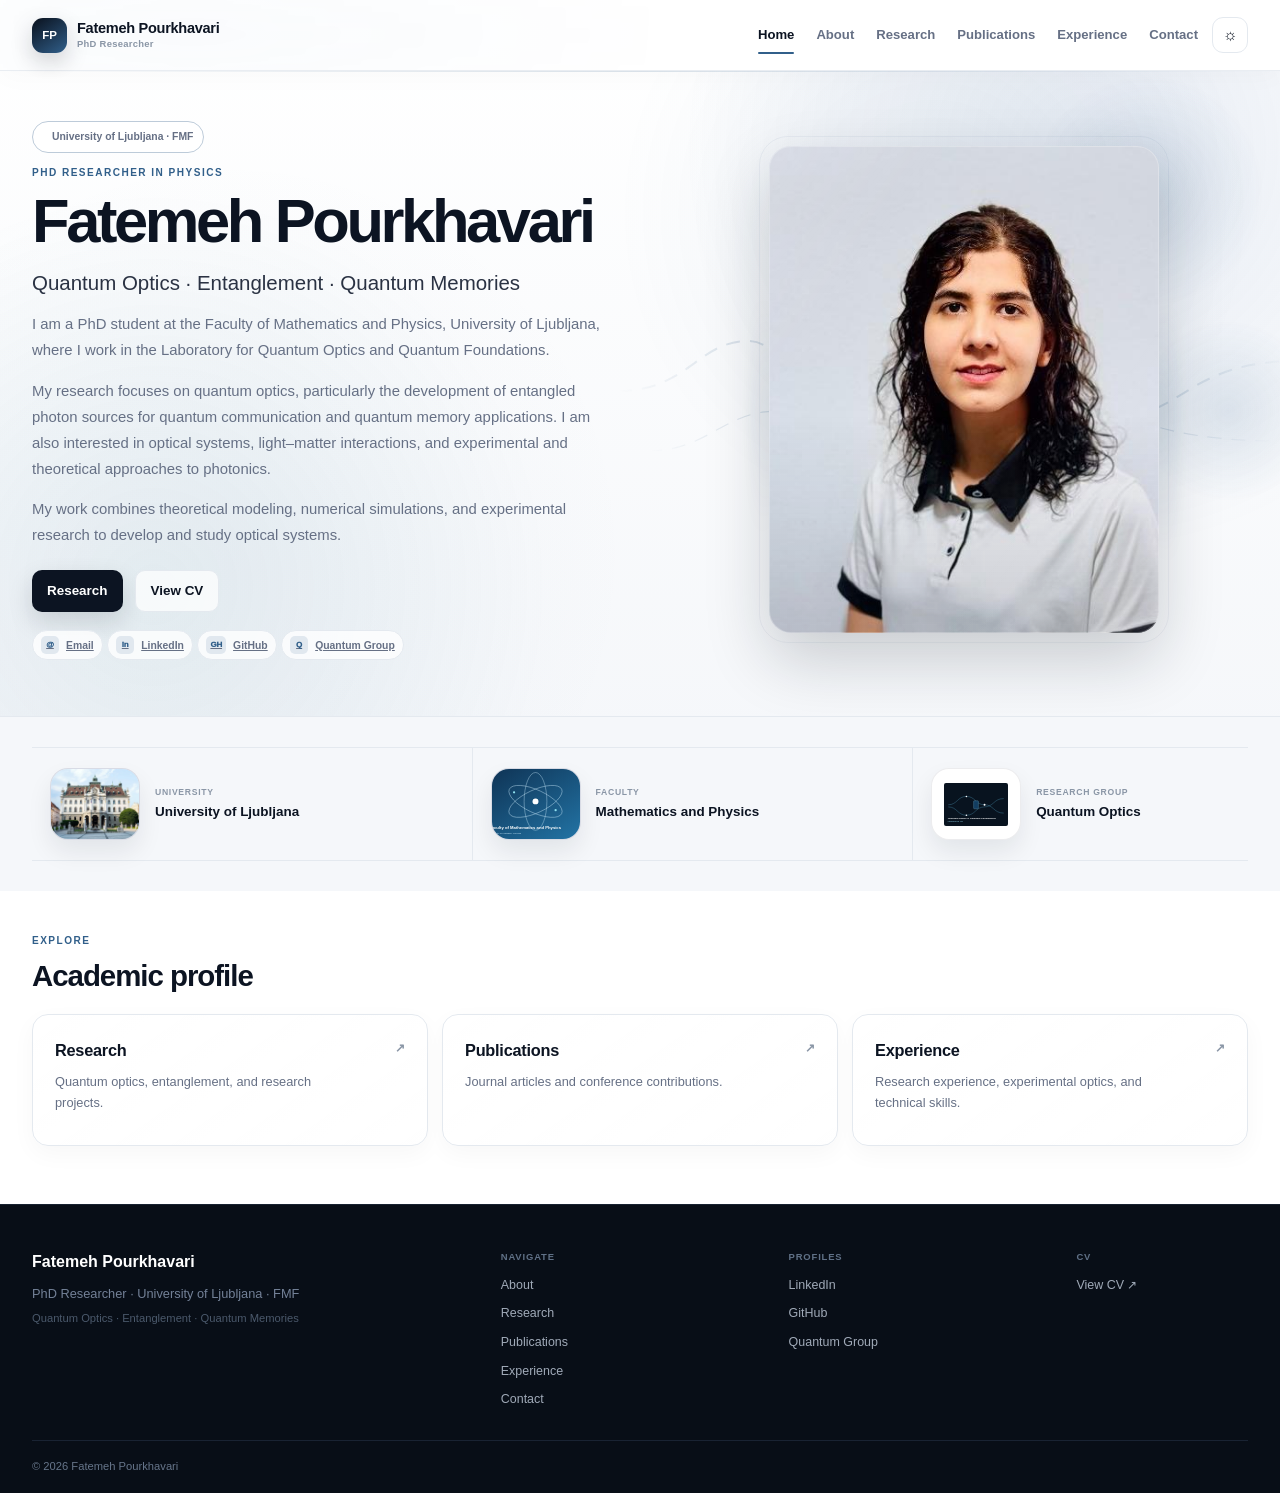
==== commit 52ec3a80: "Update index.html" ====
--- a/index.html
+++ b/index.html
@@ -53,7 +53,13 @@
 <div class="availability-chip"><span class="availability-dot"></span>University of Ljubljana · FMF</div>
 <p class="eyebrow">PhD Researcher in Physics</p><h1>Fatemeh Pourkhavari</h1>
 <p class="hero-title">Quantum Optics · Entanglement · Quantum Memories</p>
-<p class="hero-lead">PhD researcher working on narrowband entanglement sources, atomic quantum memories, and experimental quantum optics.</p>
+<div class="hero-lead">
+  <p>I am a PhD student at the Faculty of Mathematics and Physics, University of Ljubljana, where I work in the Laboratory for Quantum Optics and Quantum Foundations.</p>
+
+  <p>My research focuses on quantum optics, particularly the development of entangled photon sources for quantum communication and quantum memory applications. I am also interested in optical systems, light–matter interactions, and experimental and theoretical approaches to photonics.</p>
+
+  <p>My work combines theoretical modeling, numerical simulations, and experimental research to develop and study optical systems.</p>
+</div>
 <div class="hero-actions"><a class="btn btn-primary" href="research.html">Research</a><a class="btn btn-secondary" href="Fatemeh-Pourkhavari-CV.pdf" rel="noopener noreferrer" target="_blank">View CV</a></div>
 <div class="profile-pills">
 <a href="mailto:fatemeh.pourkhavari@fmf.uni-lj.si"><span class="mini-icon">@</span>Email</a>
